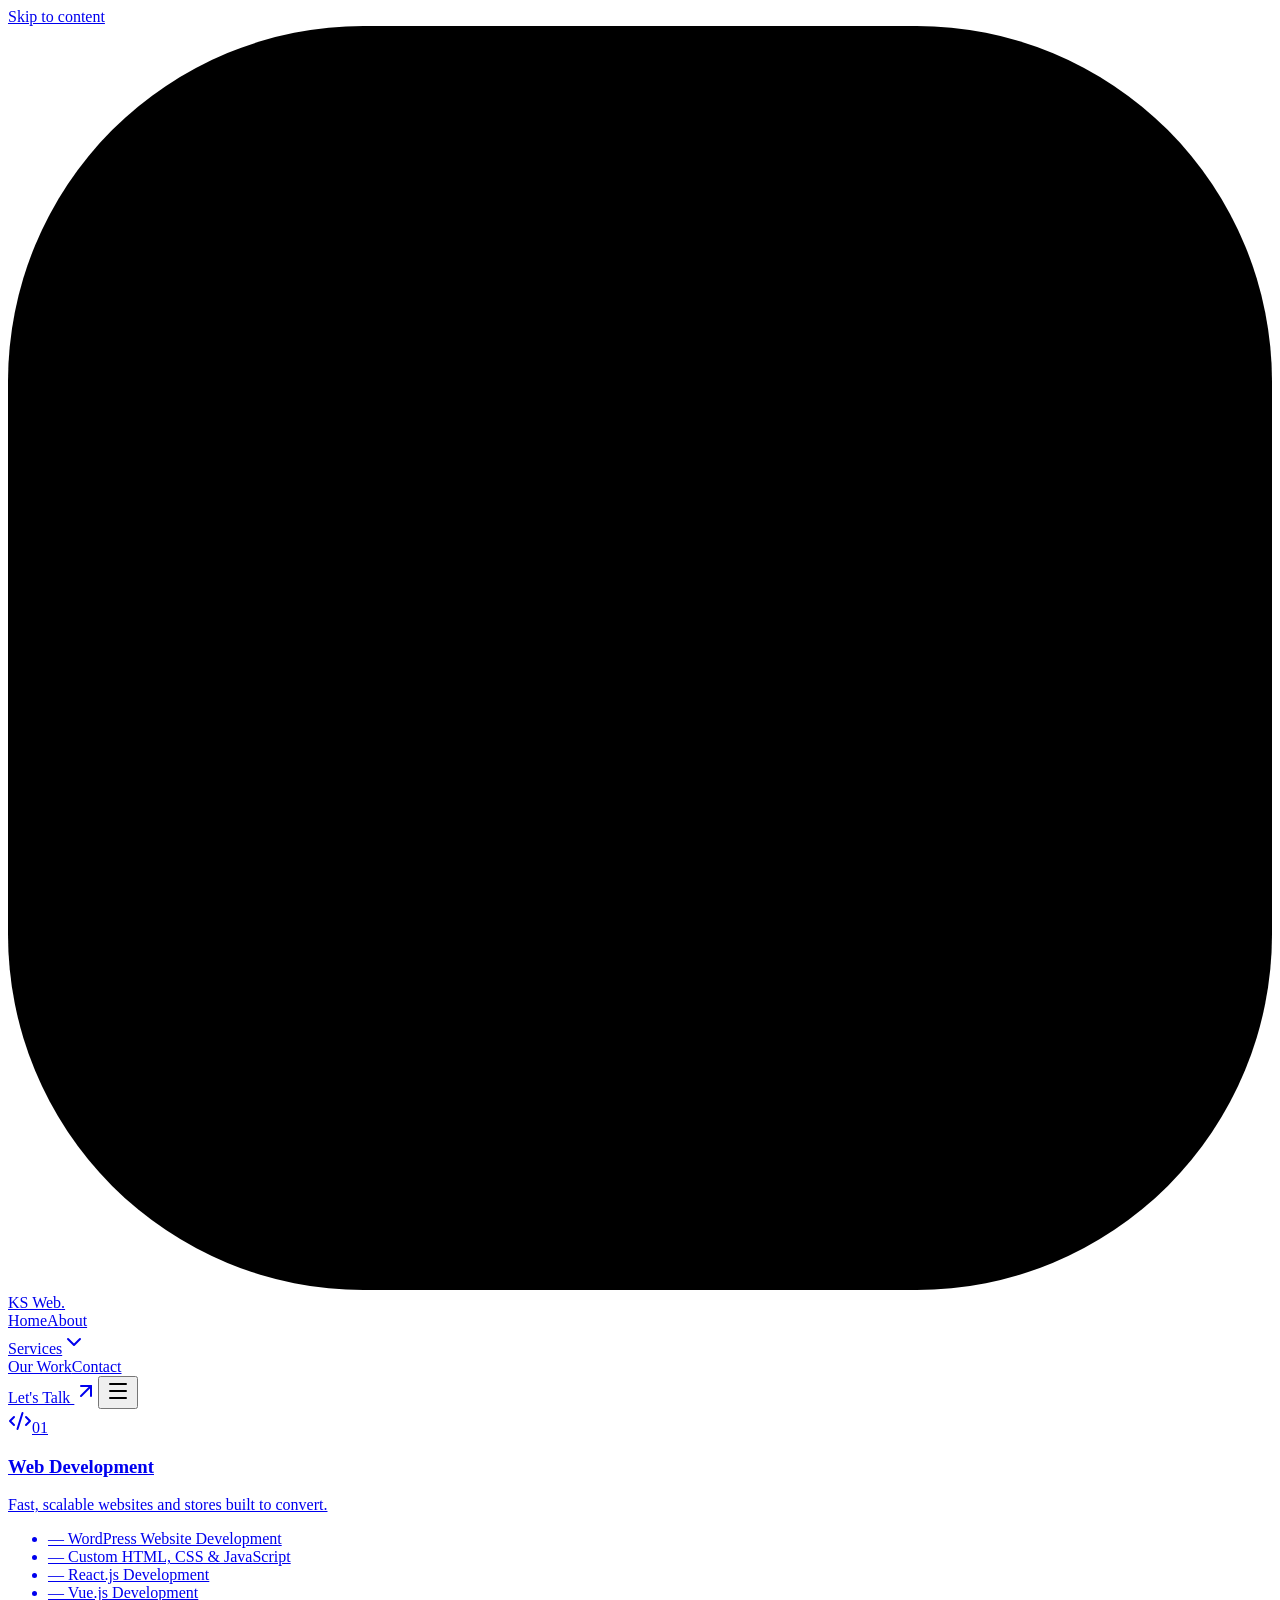
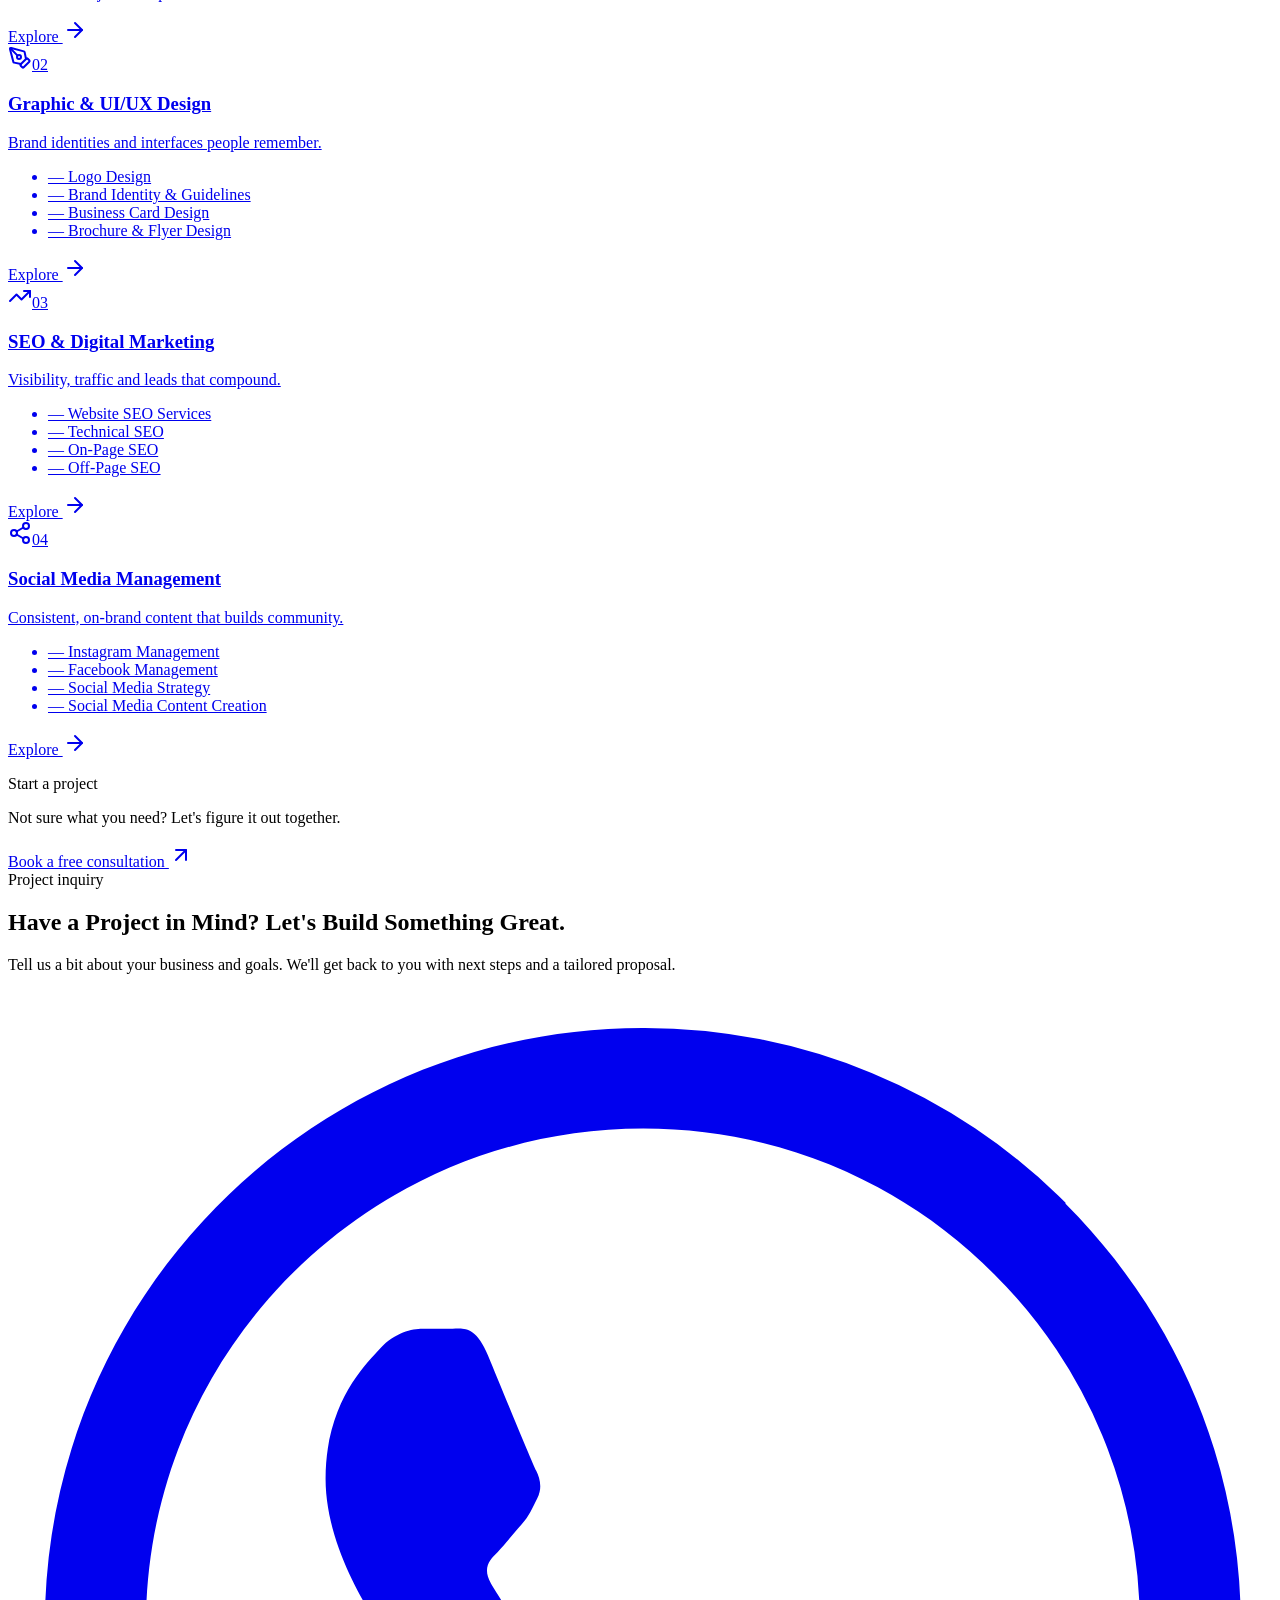
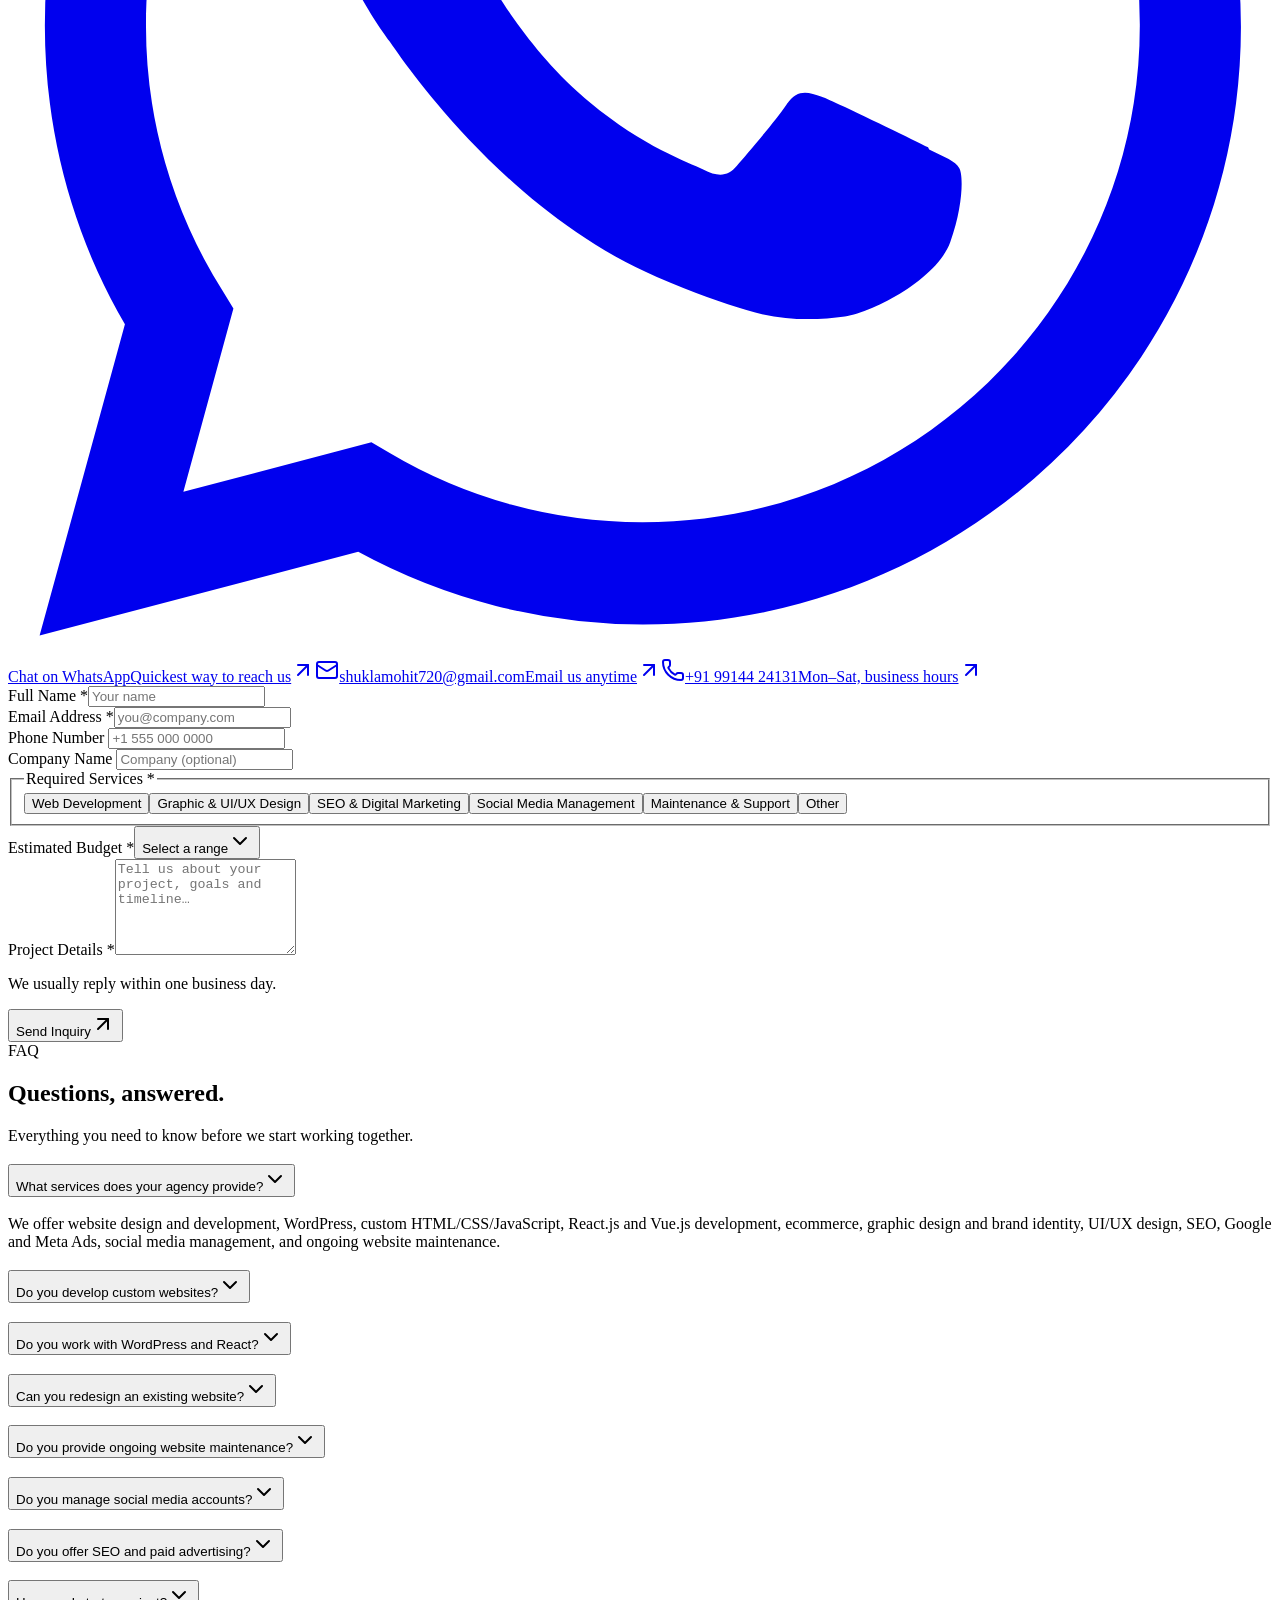
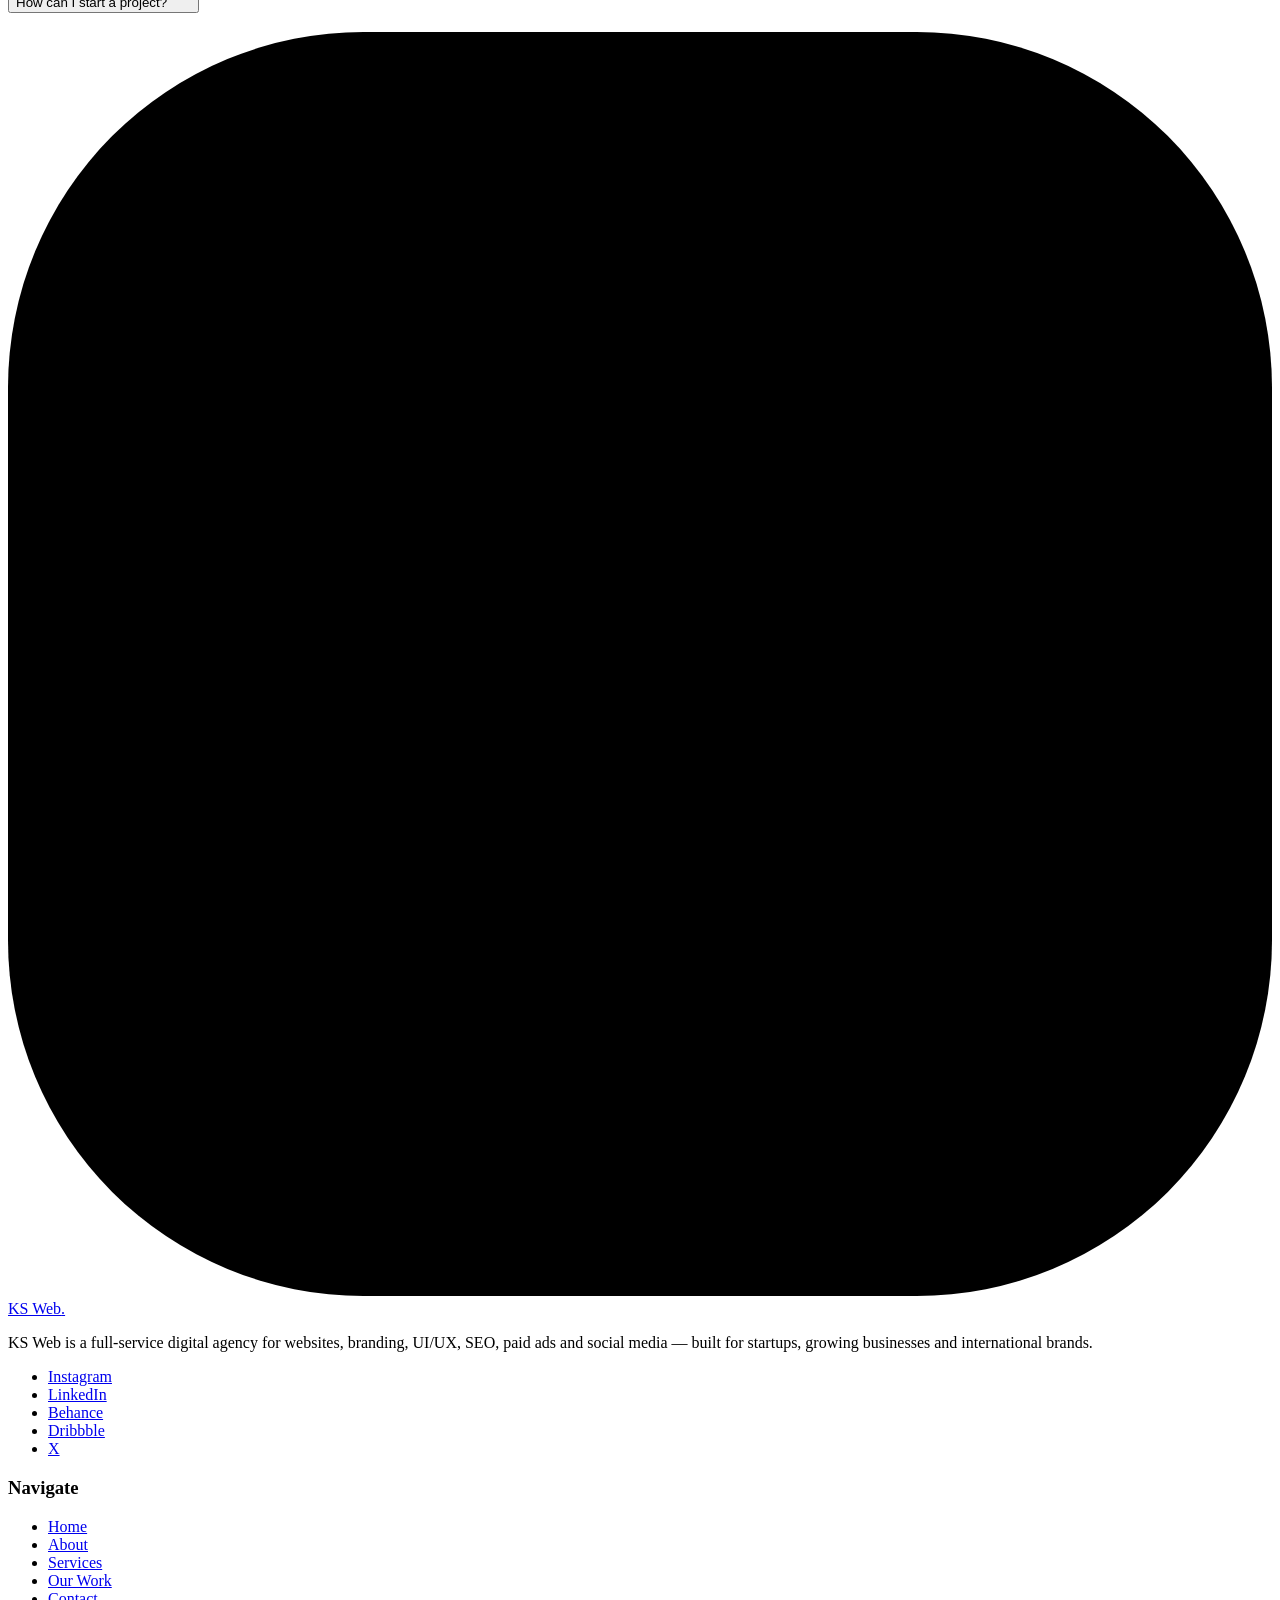
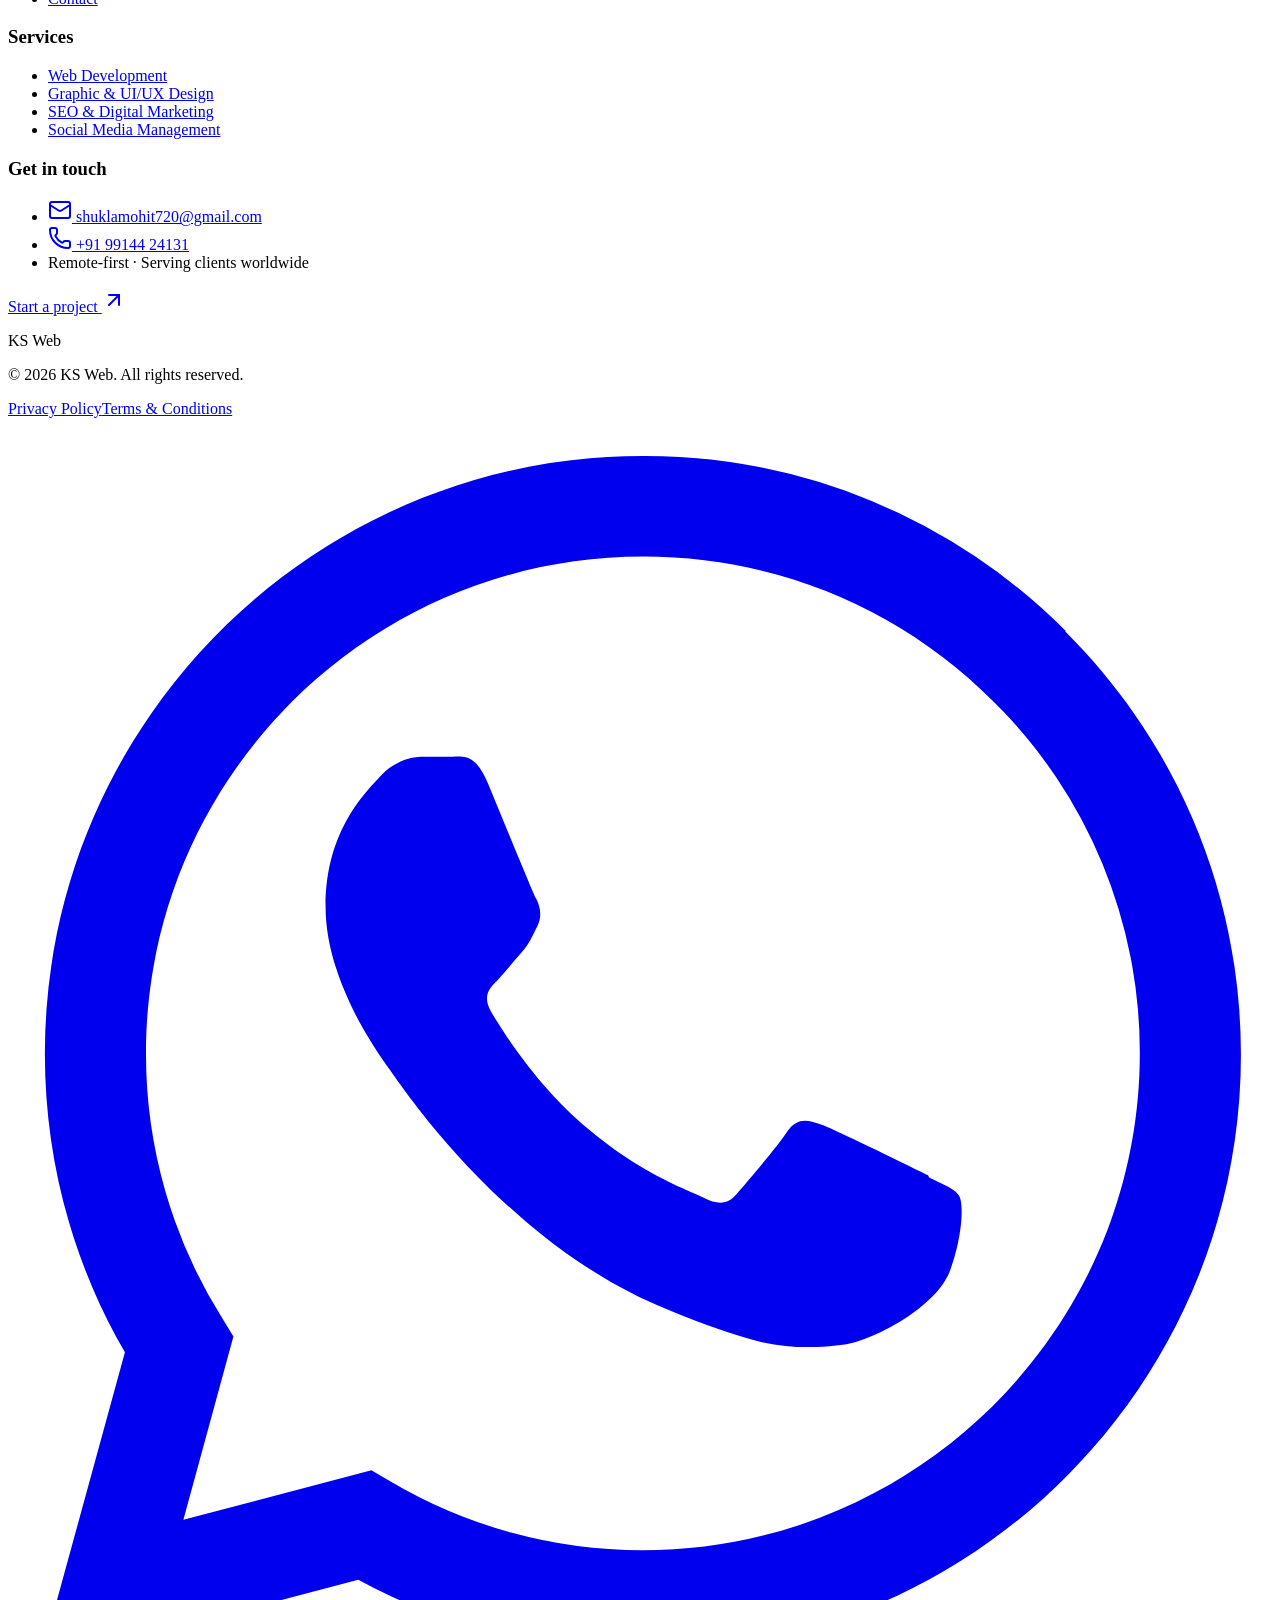
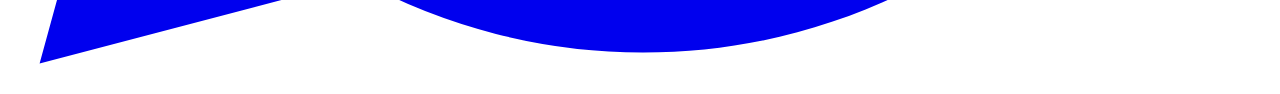
==== contact.html @ 8542e130 "Add files via upload pages" ====
<!DOCTYPE html>
<html lang="en"><head><meta charset="utf-8"/><meta content="width=device-width, initial-scale=1" name="viewport"/><link href="https://fonts.googleapis.com/css2?family=Sora:wght@400;500;600;700;800&amp;family=Plus+Jakarta+Sans:wght@400;500;600;700&amp;family=JetBrains+Mono:wght@400;500&amp;display=swap" rel="stylesheet"/><link href="css/style.css" rel="stylesheet"/><title>Contact Us — Start a Project | KS Web</title><meta content="#111111" name="theme-color"/><meta content="KS Web" name="author"/><meta content="KS Web" property="og:site_name"/><meta content="Tell us about your website, branding or marketing project. Reach us through the inquiry form, WhatsApp or email." name="description"/><meta content="Contact Us — Start a Project | KS Web" property="og:title"/><meta content="Tell us about your website, branding or marketing project. Reach us through the inquiry form, WhatsApp or email." property="og:description"/><meta content="website" property="og:type"/><meta content="summary_large_image" name="twitter:card"/><meta content="Contact Us — Start a Project | KS Web" name="twitter:title"/><meta content="Tell us about your website, branding or marketing project. Reach us through the inquiry form, WhatsApp or email." name="twitter:description"/><link href="https://fonts.googleapis.com" rel="preconnect"/><link crossorigin="anonymous" href="https://fonts.gstatic.com" rel="preconnect"/><link href="images/favicon.png" rel="icon" type="image/png"/><link href="css/extra.css" rel="stylesheet"/><noscript><style>.opacity-0{opacity:1!important}.translate-y-6{transform:none!important}</style></noscript></head><body><a class="sr-only focus:not-sr-only focus:fixed focus:left-4 focus:top-4 focus:z-[60] focus:rounded-full focus:bg-primary focus:px-4 focus:py-2 focus:text-primary-foreground" href="#main">Skip to content</a><header class="sticky top-0 z-50 transition-all duration-300 border-b border-transparent bg-background/0"><div class="container-x flex h-20 items-center justify-between gap-6"><a aria-label="KS Web — home" class="flex items-center gap-2.5" href="index.html"><svg aria-hidden="true" class="size-8" viewbox="0 0 32 32"><rect class="fill-primary" height="32" rx="9" width="32"></rect><text class="fill-primary-foreground" style="font:800 13px Sora, sans-serif;letter-spacing:-0.5px" text-anchor="middle" x="16" y="21.5">KS</text></svg><span class="font-display text-xl font-bold tracking-tight text-foreground">KS Web<span class="text-primary">.</span></span></a><nav aria-label="Primary" class="hidden items-center gap-1 lg:flex"><a class="relative rounded-full px-4 py-2 text-sm font-medium text-muted-foreground transition-colors hover:text-foreground data-[status=active]:text-foreground" href="index.html">Home</a><a class="relative rounded-full px-4 py-2 text-sm font-medium text-muted-foreground transition-colors hover:text-foreground data-[status=active]:text-foreground" href="about.html">About</a><div class="relative"><a aria-expanded="false" aria-haspopup="true" class="relative rounded-full px-4 py-2 text-sm font-medium text-muted-foreground transition-colors hover:text-foreground data-[status=active]:text-foreground inline-flex items-center gap-1" href="services.html">Services<svg aria-hidden="true" class="lucide lucide-chevron-down size-3.5 transition-transform" fill="none" height="24" stroke="currentColor" stroke-linecap="round" stroke-linejoin="round" stroke-width="2" viewbox="0 0 24 24" width="24" xmlns="http://www.w3.org/2000/svg"><path d="m6 9 6 6 6-6"></path></svg></a></div><a class="relative rounded-full px-4 py-2 text-sm font-medium text-muted-foreground transition-colors hover:text-foreground data-[status=active]:text-foreground" href="work.html">Our Work</a><a aria-current="page" class="relative rounded-full px-4 py-2 text-sm font-medium text-muted-foreground transition-colors hover:text-foreground data-[status=active]:text-foreground active" data-status="active" href="contact.html">Contact</a></nav><div class="flex items-center gap-3"><a aria-current="page" class="items-center justify-center gap-2 whitespace-nowrap text-sm cursor-pointer focus-visible:outline-none focus-visible:ring-1 focus-visible:ring-ring disabled:pointer-events-none disabled:opacity-50 disabled:cursor-not-allowed [&amp;_svg]:pointer-events-none [&amp;_svg]:size-4 [&amp;_svg]:shrink-0 rounded-full bg-primary font-semibold text-primary-foreground hover:glow-primary hover:-translate-y-0.5 transition-all duration-300 py-2 hidden h-11 px-6 sm:inline-flex active" data-status="active" href="contact.html">Let's Talk <svg aria-hidden="true" class="lucide lucide-arrow-up-right" fill="none" height="24" stroke="currentColor" stroke-linecap="round" stroke-linejoin="round" stroke-width="2" viewbox="0 0 24 24" width="24" xmlns="http://www.w3.org/2000/svg"><path d="M7 7h10v10"></path><path d="M7 17 17 7"></path></svg></a><button aria-expanded="false" aria-haspopup="dialog" aria-label="Open menu" class="grid size-11 place-items-center rounded-full border border-border text-foreground lg:hidden" data-state="closed" type="button"><svg aria-hidden="true" class="lucide lucide-menu size-5" fill="none" height="24" stroke="currentColor" stroke-linecap="round" stroke-linejoin="round" stroke-width="2" viewbox="0 0 24 24" width="24" xmlns="http://www.w3.org/2000/svg"><path d="M4 5h16"></path><path d="M4 12h16"></path><path d="M4 19h16"></path></svg></button></div></div><div class="absolute inset-x-0 top-full hidden origin-top border-b border-border bg-background shadow-card transition-all duration-300 lg:block invisible -translate-y-2 opacity-0"><div class="container-x grid grid-cols-5 gap-4 py-8"><a class="group rounded-2xl border border-border bg-card p-5 transition-colors hover:border-primary/50" href="services-web-development.html"><div class="flex items-center justify-between"><span class="grid size-10 place-items-center rounded-xl bg-surface-raised text-primary"><svg aria-hidden="true" class="lucide lucide-code-xml size-5" fill="none" height="24" stroke="currentColor" stroke-linecap="round" stroke-linejoin="round" stroke-width="2" viewbox="0 0 24 24" width="24" xmlns="http://www.w3.org/2000/svg"><path d="m18 16 4-4-4-4"></path><path d="m6 8-4 4 4 4"></path><path d="m14.5 4-5 16"></path></svg></span><span class="font-mono text-xs text-muted-foreground">01</span></div><h3 class="mt-5 text-base font-semibold text-foreground">Web Development</h3><p class="mt-1.5 text-sm leading-relaxed text-muted-foreground">Fast, scalable websites and stores built to convert.</p><ul class="mt-4 space-y-1.5 text-sm text-muted-foreground"><li class="truncate">— WordPress Website Development</li><li class="truncate">— Custom HTML, CSS &amp; JavaScript</li><li class="truncate">— React.js Development</li><li class="truncate">— Vue.js Development</li></ul><span class="mt-4 inline-flex items-center gap-1.5 text-sm font-semibold text-primary">Explore <svg aria-hidden="true" class="lucide lucide-arrow-right size-4 transition-transform group-hover:translate-x-1" fill="none" height="24" stroke="currentColor" stroke-linecap="round" stroke-linejoin="round" stroke-width="2" viewbox="0 0 24 24" width="24" xmlns="http://www.w3.org/2000/svg"><path d="M5 12h14"></path><path d="m12 5 7 7-7 7"></path></svg></span></a><a class="group rounded-2xl border border-border bg-card p-5 transition-colors hover:border-primary/50" href="services-design.html"><div class="flex items-center justify-between"><span class="grid size-10 place-items-center rounded-xl bg-surface-raised text-primary"><svg aria-hidden="true" class="lucide lucide-pen-tool size-5" fill="none" height="24" stroke="currentColor" stroke-linecap="round" stroke-linejoin="round" stroke-width="2" viewbox="0 0 24 24" width="24" xmlns="http://www.w3.org/2000/svg"><path d="M15.707 21.293a1 1 0 0 1-1.414 0l-1.586-1.586a1 1 0 0 1 0-1.414l5.586-5.586a1 1 0 0 1 1.414 0l1.586 1.586a1 1 0 0 1 0 1.414z"></path><path d="m18 13-1.375-6.874a1 1 0 0 0-.746-.776L3.235 2.028a1 1 0 0 0-1.207 1.207L5.35 15.879a1 1 0 0 0 .776.746L13 18"></path><path d="m2.3 2.3 7.286 7.286"></path><circle cx="11" cy="11" r="2"></circle></svg></span><span class="font-mono text-xs text-muted-foreground">02</span></div><h3 class="mt-5 text-base font-semibold text-foreground">Graphic &amp; UI/UX Design</h3><p class="mt-1.5 text-sm leading-relaxed text-muted-foreground">Brand identities and interfaces people remember.</p><ul class="mt-4 space-y-1.5 text-sm text-muted-foreground"><li class="truncate">— Logo Design</li><li class="truncate">— Brand Identity &amp; Guidelines</li><li class="truncate">— Business Card Design</li><li class="truncate">— Brochure &amp; Flyer Design</li></ul><span class="mt-4 inline-flex items-center gap-1.5 text-sm font-semibold text-primary">Explore <svg aria-hidden="true" class="lucide lucide-arrow-right size-4 transition-transform group-hover:translate-x-1" fill="none" height="24" stroke="currentColor" stroke-linecap="round" stroke-linejoin="round" stroke-width="2" viewbox="0 0 24 24" width="24" xmlns="http://www.w3.org/2000/svg"><path d="M5 12h14"></path><path d="m12 5 7 7-7 7"></path></svg></span></a><a class="group rounded-2xl border border-border bg-card p-5 transition-colors hover:border-primary/50" href="services-seo-digital-marketing.html"><div class="flex items-center justify-between"><span class="grid size-10 place-items-center rounded-xl bg-surface-raised text-primary"><svg aria-hidden="true" class="lucide lucide-trending-up size-5" fill="none" height="24" stroke="currentColor" stroke-linecap="round" stroke-linejoin="round" stroke-width="2" viewbox="0 0 24 24" width="24" xmlns="http://www.w3.org/2000/svg"><path d="M16 7h6v6"></path><path d="m22 7-8.5 8.5-5-5L2 17"></path></svg></span><span class="font-mono text-xs text-muted-foreground">03</span></div><h3 class="mt-5 text-base font-semibold text-foreground">SEO &amp; Digital Marketing</h3><p class="mt-1.5 text-sm leading-relaxed text-muted-foreground">Visibility, traffic and leads that compound.</p><ul class="mt-4 space-y-1.5 text-sm text-muted-foreground"><li class="truncate">— Website SEO Services</li><li class="truncate">— Technical SEO</li><li class="truncate">— On-Page SEO</li><li class="truncate">— Off-Page SEO</li></ul><span class="mt-4 inline-flex items-center gap-1.5 text-sm font-semibold text-primary">Explore <svg aria-hidden="true" class="lucide lucide-arrow-right size-4 transition-transform group-hover:translate-x-1" fill="none" height="24" stroke="currentColor" stroke-linecap="round" stroke-linejoin="round" stroke-width="2" viewbox="0 0 24 24" width="24" xmlns="http://www.w3.org/2000/svg"><path d="M5 12h14"></path><path d="m12 5 7 7-7 7"></path></svg></span></a><a class="group rounded-2xl border border-border bg-card p-5 transition-colors hover:border-primary/50" href="services-social-media.html"><div class="flex items-center justify-between"><span class="grid size-10 place-items-center rounded-xl bg-surface-raised text-primary"><svg aria-hidden="true" class="lucide lucide-share2 lucide-share-2 size-5" fill="none" height="24" stroke="currentColor" stroke-linecap="round" stroke-linejoin="round" stroke-width="2" viewbox="0 0 24 24" width="24" xmlns="http://www.w3.org/2000/svg"><circle cx="18" cy="5" r="3"></circle><circle cx="6" cy="12" r="3"></circle><circle cx="18" cy="19" r="3"></circle><line x1="8.59" x2="15.42" y1="13.51" y2="17.49"></line><line x1="15.41" x2="8.59" y1="6.51" y2="10.49"></line></svg></span><span class="font-mono text-xs text-muted-foreground">04</span></div><h3 class="mt-5 text-base font-semibold text-foreground">Social Media Management</h3><p class="mt-1.5 text-sm leading-relaxed text-muted-foreground">Consistent, on-brand content that builds community.</p><ul class="mt-4 space-y-1.5 text-sm text-muted-foreground"><li class="truncate">— Instagram Management</li><li class="truncate">— Facebook Management</li><li class="truncate">— Social Media Strategy</li><li class="truncate">— Social Media Content Creation</li></ul><span class="mt-4 inline-flex items-center gap-1.5 text-sm font-semibold text-primary">Explore <svg aria-hidden="true" class="lucide lucide-arrow-right size-4 transition-transform group-hover:translate-x-1" fill="none" height="24" stroke="currentColor" stroke-linecap="round" stroke-linejoin="round" stroke-width="2" viewbox="0 0 24 24" width="24" xmlns="http://www.w3.org/2000/svg"><path d="M5 12h14"></path><path d="m12 5 7 7-7 7"></path></svg></span></a><div class="flex flex-col justify-between rounded-2xl bg-primary p-6 text-primary-foreground"><div><p class="font-mono text-xs uppercase tracking-widest opacity-70">Start a project</p><p class="mt-3 font-display text-xl font-bold leading-snug">Not sure what you need? Let's figure it out together.</p></div><a aria-current="page" class="mt-6 inline-flex items-center gap-2 text-sm font-semibold underline-offset-4 hover:underline active" data-status="active" href="contact.html">Book a free consultation <svg aria-hidden="true" class="lucide lucide-arrow-up-right size-4" fill="none" height="24" stroke="currentColor" stroke-linecap="round" stroke-linejoin="round" stroke-width="2" viewbox="0 0 24 24" width="24" xmlns="http://www.w3.org/2000/svg"><path d="M7 7h10v10"></path><path d="M7 17 17 7"></path></svg></a></div></div></div></header><main id="main"><div class="pt-4"><section class="section-y" id="inquiry"><div class="container-x grid grid-cols-1 gap-10 md:gap-12 lg:grid-cols-[minmax(0,1fr)_minmax(0,1.35fr)] lg:gap-20"><div class="min-w-0"><span class="eyebrow">Project inquiry</span><h1 class="mt-5 text-[2rem] font-bold leading-[1.06] sm:text-4xl md:text-5xl lg:text-6xl">Have a Project in Mind? <span class="text-accent-mark">Let's Build Something Great.</span></h1><p class="mt-6 text-base leading-relaxed sm:text-lg text-muted-foreground">Tell us a bit about your business and goals. We'll get back to you with next steps and a tailored proposal.</p><div class="mt-8 space-y-3 sm:mt-10 sm:space-y-4"><a class="card-premium flex min-w-0 items-center gap-3 p-4 sm:gap-4 sm:p-5" href="https://wa.me/919914424131?text=Hi!%20I'd%20like%20to%20discuss%20a%20project." rel="noopener noreferrer" target="_blank"><span class="grid size-11 shrink-0 place-items-center rounded-xl sm:size-12 bg-primary text-primary-foreground"><svg aria-hidden="true" class="size-6" fill="currentColor" viewbox="0 0 24 24"><path d="M17.47 14.38c-.3-.15-1.75-.86-2.02-.96-.27-.1-.47-.15-.67.15-.2.3-.77.96-.94 1.16-.17.2-.35.22-.64.07-.3-.15-1.25-.46-2.38-1.47-.88-.79-1.47-1.76-1.65-2.06-.17-.3-.02-.46.13-.6.13-.14.3-.35.45-.52.15-.17.2-.3.3-.5.1-.2.05-.37-.02-.52-.08-.15-.67-1.6-.92-2.2-.24-.58-.49-.5-.67-.5h-.57c-.2 0-.52.07-.8.37-.27.3-1.04 1.02-1.04 2.48s1.07 2.88 1.21 3.08c.15.2 2.1 3.2 5.08 4.48.71.31 1.26.49 1.7.63.71.22 1.36.19 1.87.12.57-.09 1.75-.72 2-1.41.25-.69.25-1.29.17-1.41-.07-.13-.27-.2-.57-.35M12.05 21.5h-.01a9.4 9.4 0 0 1-4.8-1.32l-.34-.2-3.57.94.95-3.48-.22-.36a9.4 9.4 0 0 1-1.44-5.02c0-5.2 4.23-9.43 9.44-9.43 2.52 0 4.89.98 6.67 2.77a9.37 9.37 0 0 1 2.76 6.67c0 5.2-4.24 9.43-9.44 9.43m8.03-17.46A11.27 11.27 0 0 0 12.05.72C5.8.72.7 5.8.7 12.07c0 2 .52 3.95 1.52 5.67L.6 23.65l6.05-1.59a11.33 11.33 0 0 0 5.4 1.38h.01c6.26 0 11.35-5.09 11.35-11.35 0-3.03-1.18-5.88-3.33-8.03"></path></svg></span><span class="min-w-0 flex-1"><span class="block font-semibold">Chat on WhatsApp</span><span class="block text-sm text-muted-foreground">Quickest way to reach us</span></span><svg aria-hidden="true" class="lucide lucide-arrow-up-right size-5 shrink-0 text-muted-foreground" fill="none" height="24" stroke="currentColor" stroke-linecap="round" stroke-linejoin="round" stroke-width="2" viewbox="0 0 24 24" width="24" xmlns="http://www.w3.org/2000/svg"><path d="M7 7h10v10"></path><path d="M7 17 17 7"></path></svg></a><a class="card-premium flex min-w-0 items-center gap-3 p-4 sm:gap-4 sm:p-5" href="mailto:shuklamohit720@gmail.com"><span class="grid size-11 shrink-0 place-items-center rounded-xl sm:size-12 bg-surface-raised text-primary"><svg aria-hidden="true" class="lucide lucide-mail size-5" fill="none" height="24" stroke="currentColor" stroke-linecap="round" stroke-linejoin="round" stroke-width="2" viewbox="0 0 24 24" width="24" xmlns="http://www.w3.org/2000/svg"><path d="m22 7-8.991 5.727a2 2 0 0 1-2.009 0L2 7"></path><rect height="16" rx="2" width="20" x="2" y="4"></rect></svg></span><span class="min-w-0 flex-1"><span class="block break-all text-[15px] font-semibold sm:text-base">shuklamohit720@gmail.com</span><span class="block text-sm text-muted-foreground">Email us anytime</span></span><svg aria-hidden="true" class="lucide lucide-arrow-up-right size-5 shrink-0 text-muted-foreground" fill="none" height="24" stroke="currentColor" stroke-linecap="round" stroke-linejoin="round" stroke-width="2" viewbox="0 0 24 24" width="24" xmlns="http://www.w3.org/2000/svg"><path d="M7 7h10v10"></path><path d="M7 17 17 7"></path></svg></a><a class="card-premium flex min-w-0 items-center gap-3 p-4 sm:gap-4 sm:p-5" href="tel:+919914424131"><span class="grid size-11 shrink-0 place-items-center rounded-xl sm:size-12 bg-surface-raised text-primary"><svg aria-hidden="true" class="lucide lucide-phone size-5" fill="none" height="24" stroke="currentColor" stroke-linecap="round" stroke-linejoin="round" stroke-width="2" viewbox="0 0 24 24" width="24" xmlns="http://www.w3.org/2000/svg"><path d="M13.832 16.568a1 1 0 0 0 1.213-.303l.355-.465A2 2 0 0 1 17 15h3a2 2 0 0 1 2 2v3a2 2 0 0 1-2 2A18 18 0 0 1 2 4a2 2 0 0 1 2-2h3a2 2 0 0 1 2 2v3a2 2 0 0 1-.8 1.6l-.468.351a1 1 0 0 0-.292 1.233 14 14 0 0 0 6.392 6.384"></path></svg></span><span class="min-w-0 flex-1"><span class="block font-semibold">+91 99144 24131</span><span class="block text-sm text-muted-foreground">Mon–Sat, business hours</span></span><svg aria-hidden="true" class="lucide lucide-arrow-up-right size-5 shrink-0 text-muted-foreground" fill="none" height="24" stroke="currentColor" stroke-linecap="round" stroke-linejoin="round" stroke-width="2" viewbox="0 0 24 24" width="24" xmlns="http://www.w3.org/2000/svg"><path d="M7 7h10v10"></path><path d="M7 17 17 7"></path></svg></a></div></div><div class="min-w-0 rounded-3xl border border-border bg-card p-5 sm:p-6 md:rounded-[2rem] md:p-10"><form class="grid grid-cols-1 gap-5 sm:gap-6 md:grid-cols-2" novalidate=""><div class="flex min-w-0 flex-col gap-2"><label class="peer-disabled:cursor-not-allowed peer-disabled:opacity-70 text-sm font-medium text-foreground" for="fullName">Full Name <span class="text-primary">*</span></label><input autocomplete="name" class="flex w-full border py-1 shadow-sm transition-colors file:border-0 file:bg-transparent file:text-sm file:font-medium file:text-foreground focus-visible:outline-none focus-visible:ring-ring disabled:cursor-not-allowed disabled:opacity-50 md:text-sm h-13 rounded-xl border-border bg-background px-4 text-base text-foreground placeholder:text-muted-foreground/60 focus-visible:border-primary focus-visible:ring-0" id="fullName" name="fullName" placeholder="Your name"/></div><div class="flex min-w-0 flex-col gap-2"><label class="peer-disabled:cursor-not-allowed peer-disabled:opacity-70 text-sm font-medium text-foreground" for="email">Email Address <span class="text-primary">*</span></label><input autocomplete="email" class="flex w-full border py-1 shadow-sm transition-colors file:border-0 file:bg-transparent file:text-sm file:font-medium file:text-foreground focus-visible:outline-none focus-visible:ring-ring disabled:cursor-not-allowed disabled:opacity-50 md:text-sm h-13 rounded-xl border-border bg-background px-4 text-base text-foreground placeholder:text-muted-foreground/60 focus-visible:border-primary focus-visible:ring-0" id="email" name="email" placeholder="you@company.com" type="email"/></div><div class="flex min-w-0 flex-col gap-2"><label class="peer-disabled:cursor-not-allowed peer-disabled:opacity-70 text-sm font-medium text-foreground" for="phone">Phone Number </label><input autocomplete="tel" class="flex w-full border py-1 shadow-sm transition-colors file:border-0 file:bg-transparent file:text-sm file:font-medium file:text-foreground focus-visible:outline-none focus-visible:ring-ring disabled:cursor-not-allowed disabled:opacity-50 md:text-sm h-13 rounded-xl border-border bg-background px-4 text-base text-foreground placeholder:text-muted-foreground/60 focus-visible:border-primary focus-visible:ring-0" id="phone" name="phone" placeholder="+1 555 000 0000" type="tel"/></div><div class="flex min-w-0 flex-col gap-2"><label class="peer-disabled:cursor-not-allowed peer-disabled:opacity-70 text-sm font-medium text-foreground" for="company">Company Name </label><input autocomplete="organization" class="flex w-full border py-1 shadow-sm transition-colors file:border-0 file:bg-transparent file:text-sm file:font-medium file:text-foreground focus-visible:outline-none focus-visible:ring-ring disabled:cursor-not-allowed disabled:opacity-50 md:text-sm h-13 rounded-xl border-border bg-background px-4 text-base text-foreground placeholder:text-muted-foreground/60 focus-visible:border-primary focus-visible:ring-0" id="company" name="company" placeholder="Company (optional)"/></div><fieldset class="md:col-span-2"><legend class="mb-3 text-sm font-medium text-foreground">Required Services <span class="text-primary">*</span></legend><div class="flex flex-wrap gap-2"><button aria-pressed="false" class="inline-flex items-center gap-2 rounded-full border px-3.5 py-2 text-[13px] font-medium sm:px-4 sm:py-2.5 sm:text-sm transition-colors border-border text-muted-foreground hover:border-border-strong hover:text-foreground" type="button">Web Development</button><button aria-pressed="false" class="inline-flex items-center gap-2 rounded-full border px-3.5 py-2 text-[13px] font-medium sm:px-4 sm:py-2.5 sm:text-sm transition-colors border-border text-muted-foreground hover:border-border-strong hover:text-foreground" type="button">Graphic &amp; UI/UX Design</button><button aria-pressed="false" class="inline-flex items-center gap-2 rounded-full border px-3.5 py-2 text-[13px] font-medium sm:px-4 sm:py-2.5 sm:text-sm transition-colors border-border text-muted-foreground hover:border-border-strong hover:text-foreground" type="button">SEO &amp; Digital Marketing</button><button aria-pressed="false" class="inline-flex items-center gap-2 rounded-full border px-3.5 py-2 text-[13px] font-medium sm:px-4 sm:py-2.5 sm:text-sm transition-colors border-border text-muted-foreground hover:border-border-strong hover:text-foreground" type="button">Social Media Management</button><button aria-pressed="false" class="inline-flex items-center gap-2 rounded-full border px-3.5 py-2 text-[13px] font-medium sm:px-4 sm:py-2.5 sm:text-sm transition-colors border-border text-muted-foreground hover:border-border-strong hover:text-foreground" type="button">Maintenance &amp; Support</button><button aria-pressed="false" class="inline-flex items-center gap-2 rounded-full border px-3.5 py-2 text-[13px] font-medium sm:px-4 sm:py-2.5 sm:text-sm transition-colors border-border text-muted-foreground hover:border-border-strong hover:text-foreground" type="button">Other</button></div></fieldset><div class="flex min-w-0 flex-col gap-2 md:col-span-2"><label class="peer-disabled:cursor-not-allowed peer-disabled:opacity-70 text-sm font-medium text-foreground" for="budget">Estimated Budget <span class="text-primary">*</span></label><button aria-autocomplete="none" aria-expanded="false" class="flex items-center justify-between whitespace-nowrap border py-2 shadow-sm ring-offset-background cursor-pointer data-[placeholder]:text-muted-foreground focus:outline-none focus:ring-1 focus:ring-ring disabled:cursor-not-allowed disabled:opacity-50 [&amp;&gt;span]:line-clamp-1 h-13 rounded-xl border-border bg-background px-4 text-base text-foreground placeholder:text-muted-foreground/60 focus-visible:border-primary focus-visible:ring-0 w-full" data-placeholder="" data-state="closed" dir="ltr" id="budget" role="combobox" type="button"><span style="pointer-events:none">Select a range</span><svg aria-hidden="true" class="lucide lucide-chevron-down h-4 w-4 opacity-50" fill="none" height="24" stroke="currentColor" stroke-linecap="round" stroke-linejoin="round" stroke-width="2" viewbox="0 0 24 24" width="24" xmlns="http://www.w3.org/2000/svg"><path d="m6 9 6 6 6-6"></path></svg></button><select aria-hidden="true" style="position:absolute;border:0;width:1px;height:1px;padding:0;margin:-1px;overflow:hidden;clip:rect(0, 0, 0, 0);white-space:nowrap;word-wrap:normal" tabindex="-1"><option selected="" value=""></option></select></div><div class="flex min-w-0 flex-col gap-2 md:col-span-2"><label class="peer-disabled:cursor-not-allowed peer-disabled:opacity-70 text-sm font-medium text-foreground" for="details">Project Details <span class="text-primary">*</span></label><textarea class="flex w-full border shadow-sm focus-visible:outline-none focus-visible:ring-ring disabled:cursor-not-allowed disabled:opacity-50 md:text-sm rounded-xl border-border bg-background px-4 text-base text-foreground placeholder:text-muted-foreground/60 focus-visible:border-primary focus-visible:ring-0 h-auto min-h-36 py-3" id="details" name="details" placeholder="Tell us about your project, goals and timeline…" rows="6"></textarea></div><div class="flex flex-col gap-4 md:col-span-2 md:flex-row md:items-center md:justify-between"><p class="text-sm text-muted-foreground">We usually reply within one business day.</p><button class="inline-flex items-center justify-center gap-2 whitespace-nowrap cursor-pointer focus-visible:outline-none focus-visible:ring-1 focus-visible:ring-ring disabled:pointer-events-none disabled:opacity-50 disabled:cursor-not-allowed [&amp;_svg]:pointer-events-none [&amp;_svg]:shrink-0 rounded-full bg-primary font-semibold text-primary-foreground hover:glow-primary hover:-translate-y-0.5 transition-all duration-300 h-14 px-8 text-base [&amp;_svg]:size-5 w-full md:w-auto" type="submit">Send Inquiry<svg aria-hidden="true" class="lucide lucide-arrow-up-right" fill="none" height="24" stroke="currentColor" stroke-linecap="round" stroke-linejoin="round" stroke-width="2" viewbox="0 0 24 24" width="24" xmlns="http://www.w3.org/2000/svg"><path d="M7 7h10v10"></path><path d="M7 17 17 7"></path></svg></button></div></form></div></div></section></div><section class="section-y border-t border-border bg-surface"><div class="container-x grid gap-12 lg:grid-cols-[1fr_1.4fr]"><div class="lg:sticky lg:top-28 lg:self-start"><div class="flex flex-col gap-6 md:flex-row md:items-end md:justify-between"><div class="max-w-3xl"><span class="eyebrow">FAQ</span><h2 class="mt-5 text-4xl font-bold leading-[1.05] text-foreground md:text-5xl lg:text-6xl">Questions, <span class="text-accent-mark">answered.</span></h2><p class="mt-5 max-w-2xl text-lg leading-relaxed text-muted-foreground">Everything you need to know before we start working together.</p></div></div></div><div class="w-full" data-orientation="vertical"><div class="border-b border-border" data-orientation="vertical" data-state="open"><h3 class="flex" data-orientation="vertical" data-state="open"><button aria-controls="radix-_R_26iqq_" aria-expanded="true" class="flex flex-1 items-center justify-between cursor-pointer transition-all [&amp;[data-state=open]&gt;svg]:rotate-180 py-6 text-left font-display text-lg font-semibold hover:text-primary hover:no-underline md:text-xl" data-orientation="vertical" data-radix-collection-item="" data-state="open" id="radix-_R_6iqq_" type="button">What services does your agency provide?<svg aria-hidden="true" class="lucide lucide-chevron-down h-4 w-4 shrink-0 text-muted-foreground transition-transform duration-200" fill="none" height="24" stroke="currentColor" stroke-linecap="round" stroke-linejoin="round" stroke-width="2" viewbox="0 0 24 24" width="24" xmlns="http://www.w3.org/2000/svg"><path d="m6 9 6 6 6-6"></path></svg></button></h3><div aria-labelledby="radix-_R_6iqq_" class="overflow-hidden text-sm data-[state=closed]:animate-accordion-up data-[state=open]:animate-accordion-down" data-orientation="vertical" data-state="open" id="radix-_R_26iqq_" role="region" style="--radix-accordion-content-height:var(--radix-collapsible-content-height);--radix-accordion-content-width:var(--radix-collapsible-content-width)"><div class="pt-0 pb-6 text-base leading-relaxed text-muted-foreground">We offer website design and development, WordPress, custom HTML/CSS/JavaScript, React.js and Vue.js development, ecommerce, graphic design and brand identity, UI/UX design, SEO, Google and Meta Ads, social media management, and ongoing website maintenance.</div></div></div><div class="border-b border-border" data-orientation="vertical" data-state="closed"><h3 class="flex" data-orientation="vertical" data-state="closed"><button aria-expanded="false" class="flex flex-1 items-center justify-between cursor-pointer transition-all [&amp;[data-state=open]&gt;svg]:rotate-180 py-6 text-left font-display text-lg font-semibold hover:text-primary hover:no-underline md:text-xl" data-orientation="vertical" data-radix-collection-item="" data-state="closed" id="radix-_R_aiqq_" type="button">Do you develop custom websites?<svg aria-hidden="true" class="lucide lucide-chevron-down h-4 w-4 shrink-0 text-muted-foreground transition-transform duration-200" fill="none" height="24" stroke="currentColor" stroke-linecap="round" stroke-linejoin="round" stroke-width="2" viewbox="0 0 24 24" width="24" xmlns="http://www.w3.org/2000/svg"><path d="m6 9 6 6 6-6"></path></svg></button></h3><div aria-labelledby="radix-_R_aiqq_" class="overflow-hidden text-sm data-[state=closed]:animate-accordion-up data-[state=open]:animate-accordion-down" data-orientation="vertical" data-state="closed" hidden="" id="radix-_R_2aiqq_" role="region" style="--radix-accordion-content-height:var(--radix-collapsible-content-height);--radix-accordion-content-width:var(--radix-collapsible-content-width)"></div></div><div class="border-b border-border" data-orientation="vertical" data-state="closed"><h3 class="flex" data-orientation="vertical" data-state="closed"><button aria-expanded="false" class="flex flex-1 items-center justify-between cursor-pointer transition-all [&amp;[data-state=open]&gt;svg]:rotate-180 py-6 text-left font-display text-lg font-semibold hover:text-primary hover:no-underline md:text-xl" data-orientation="vertical" data-radix-collection-item="" data-state="closed" id="radix-_R_eiqq_" type="button">Do you work with WordPress and React?<svg aria-hidden="true" class="lucide lucide-chevron-down h-4 w-4 shrink-0 text-muted-foreground transition-transform duration-200" fill="none" height="24" stroke="currentColor" stroke-linecap="round" stroke-linejoin="round" stroke-width="2" viewbox="0 0 24 24" width="24" xmlns="http://www.w3.org/2000/svg"><path d="m6 9 6 6 6-6"></path></svg></button></h3><div aria-labelledby="radix-_R_eiqq_" class="overflow-hidden text-sm data-[state=closed]:animate-accordion-up data-[state=open]:animate-accordion-down" data-orientation="vertical" data-state="closed" hidden="" id="radix-_R_2eiqq_" role="region" style="--radix-accordion-content-height:var(--radix-collapsible-content-height);--radix-accordion-content-width:var(--radix-collapsible-content-width)"></div></div><div class="border-b border-border" data-orientation="vertical" data-state="closed"><h3 class="flex" data-orientation="vertical" data-state="closed"><button aria-expanded="false" class="flex flex-1 items-center justify-between cursor-pointer transition-all [&amp;[data-state=open]&gt;svg]:rotate-180 py-6 text-left font-display text-lg font-semibold hover:text-primary hover:no-underline md:text-xl" data-orientation="vertical" data-radix-collection-item="" data-state="closed" id="radix-_R_iiqq_" type="button">Can you redesign an existing website?<svg aria-hidden="true" class="lucide lucide-chevron-down h-4 w-4 shrink-0 text-muted-foreground transition-transform duration-200" fill="none" height="24" stroke="currentColor" stroke-linecap="round" stroke-linejoin="round" stroke-width="2" viewbox="0 0 24 24" width="24" xmlns="http://www.w3.org/2000/svg"><path d="m6 9 6 6 6-6"></path></svg></button></h3><div aria-labelledby="radix-_R_iiqq_" class="overflow-hidden text-sm data-[state=closed]:animate-accordion-up data-[state=open]:animate-accordion-down" data-orientation="vertical" data-state="closed" hidden="" id="radix-_R_2iiqq_" role="region" style="--radix-accordion-content-height:var(--radix-collapsible-content-height);--radix-accordion-content-width:var(--radix-collapsible-content-width)"></div></div><div class="border-b border-border" data-orientation="vertical" data-state="closed"><h3 class="flex" data-orientation="vertical" data-state="closed"><button aria-expanded="false" class="flex flex-1 items-center justify-between cursor-pointer transition-all [&amp;[data-state=open]&gt;svg]:rotate-180 py-6 text-left font-display text-lg font-semibold hover:text-primary hover:no-underline md:text-xl" data-orientation="vertical" data-radix-collection-item="" data-state="closed" id="radix-_R_miqq_" type="button">Do you provide ongoing website maintenance?<svg aria-hidden="true" class="lucide lucide-chevron-down h-4 w-4 shrink-0 text-muted-foreground transition-transform duration-200" fill="none" height="24" stroke="currentColor" stroke-linecap="round" stroke-linejoin="round" stroke-width="2" viewbox="0 0 24 24" width="24" xmlns="http://www.w3.org/2000/svg"><path d="m6 9 6 6 6-6"></path></svg></button></h3><div aria-labelledby="radix-_R_miqq_" class="overflow-hidden text-sm data-[state=closed]:animate-accordion-up data-[state=open]:animate-accordion-down" data-orientation="vertical" data-state="closed" hidden="" id="radix-_R_2miqq_" role="region" style="--radix-accordion-content-height:var(--radix-collapsible-content-height);--radix-accordion-content-width:var(--radix-collapsible-content-width)"></div></div><div class="border-b border-border" data-orientation="vertical" data-state="closed"><h3 class="flex" data-orientation="vertical" data-state="closed"><button aria-expanded="false" class="flex flex-1 items-center justify-between cursor-pointer transition-all [&amp;[data-state=open]&gt;svg]:rotate-180 py-6 text-left font-display text-lg font-semibold hover:text-primary hover:no-underline md:text-xl" data-orientation="vertical" data-radix-collection-item="" data-state="closed" id="radix-_R_qiqq_" type="button">Do you manage social media accounts?<svg aria-hidden="true" class="lucide lucide-chevron-down h-4 w-4 shrink-0 text-muted-foreground transition-transform duration-200" fill="none" height="24" stroke="currentColor" stroke-linecap="round" stroke-linejoin="round" stroke-width="2" viewbox="0 0 24 24" width="24" xmlns="http://www.w3.org/2000/svg"><path d="m6 9 6 6 6-6"></path></svg></button></h3><div aria-labelledby="radix-_R_qiqq_" class="overflow-hidden text-sm data-[state=closed]:animate-accordion-up data-[state=open]:animate-accordion-down" data-orientation="vertical" data-state="closed" hidden="" id="radix-_R_2qiqq_" role="region" style="--radix-accordion-content-height:var(--radix-collapsible-content-height);--radix-accordion-content-width:var(--radix-collapsible-content-width)"></div></div><div class="border-b border-border" data-orientation="vertical" data-state="closed"><h3 class="flex" data-orientation="vertical" data-state="closed"><button aria-expanded="false" class="flex flex-1 items-center justify-between cursor-pointer transition-all [&amp;[data-state=open]&gt;svg]:rotate-180 py-6 text-left font-display text-lg font-semibold hover:text-primary hover:no-underline md:text-xl" data-orientation="vertical" data-radix-collection-item="" data-state="closed" id="radix-_R_uiqq_" type="button">Do you offer SEO and paid advertising?<svg aria-hidden="true" class="lucide lucide-chevron-down h-4 w-4 shrink-0 text-muted-foreground transition-transform duration-200" fill="none" height="24" stroke="currentColor" stroke-linecap="round" stroke-linejoin="round" stroke-width="2" viewbox="0 0 24 24" width="24" xmlns="http://www.w3.org/2000/svg"><path d="m6 9 6 6 6-6"></path></svg></button></h3><div aria-labelledby="radix-_R_uiqq_" class="overflow-hidden text-sm data-[state=closed]:animate-accordion-up data-[state=open]:animate-accordion-down" data-orientation="vertical" data-state="closed" hidden="" id="radix-_R_2uiqq_" role="region" style="--radix-accordion-content-height:var(--radix-collapsible-content-height);--radix-accordion-content-width:var(--radix-collapsible-content-width)"></div></div><div class="border-b border-border" data-orientation="vertical" data-state="closed"><h3 class="flex" data-orientation="vertical" data-state="closed"><button aria-expanded="false" class="flex flex-1 items-center justify-between cursor-pointer transition-all [&amp;[data-state=open]&gt;svg]:rotate-180 py-6 text-left font-display text-lg font-semibold hover:text-primary hover:no-underline md:text-xl" data-orientation="vertical" data-radix-collection-item="" data-state="closed" id="radix-_R_12iqq_" type="button">How can I start a project?<svg aria-hidden="true" class="lucide lucide-chevron-down h-4 w-4 shrink-0 text-muted-foreground transition-transform duration-200" fill="none" height="24" stroke="currentColor" stroke-linecap="round" stroke-linejoin="round" stroke-width="2" viewbox="0 0 24 24" width="24" xmlns="http://www.w3.org/2000/svg"><path d="m6 9 6 6 6-6"></path></svg></button></h3><div aria-labelledby="radix-_R_12iqq_" class="overflow-hidden text-sm data-[state=closed]:animate-accordion-up data-[state=open]:animate-accordion-down" data-orientation="vertical" data-state="closed" hidden="" id="radix-_R_32iqq_" role="region" style="--radix-accordion-content-height:var(--radix-collapsible-content-height);--radix-accordion-content-width:var(--radix-collapsible-content-width)"></div></div></div></div></section></main><footer class="relative overflow-hidden border-t border-border bg-surface"><div class="container-x pt-20"><div class="grid gap-12 lg:grid-cols-[1.4fr_1fr_1fr_1.2fr]"><div><a aria-label="KS Web — home" class="flex items-center gap-2.5" href="index.html"><svg aria-hidden="true" class="size-8" viewbox="0 0 32 32"><rect class="fill-primary" height="32" rx="9" width="32"></rect><text class="fill-primary-foreground" style="font:800 13px Sora, sans-serif;letter-spacing:-0.5px" text-anchor="middle" x="16" y="21.5">KS</text></svg><span class="font-display text-xl font-bold tracking-tight text-foreground">KS Web<span class="text-primary">.</span></span></a><p class="mt-5 max-w-sm leading-relaxed text-muted-foreground">KS Web is a full-service digital agency for websites, branding, UI/UX, SEO, paid ads and social media — built for startups, growing businesses and international brands.</p><ul class="mt-6 flex flex-wrap gap-2"><li><a class="inline-flex rounded-full border border-border px-4 py-2 text-sm text-muted-foreground transition-colors hover:border-primary hover:text-primary" href="https://instagram.com/" rel="noopener noreferrer" target="_blank">Instagram</a></li><li><a class="inline-flex rounded-full border border-border px-4 py-2 text-sm text-muted-foreground transition-colors hover:border-primary hover:text-primary" href="https://linkedin.com/" rel="noopener noreferrer" target="_blank">LinkedIn</a></li><li><a class="inline-flex rounded-full border border-border px-4 py-2 text-sm text-muted-foreground transition-colors hover:border-primary hover:text-primary" href="https://behance.net/" rel="noopener noreferrer" target="_blank">Behance</a></li><li><a class="inline-flex rounded-full border border-border px-4 py-2 text-sm text-muted-foreground transition-colors hover:border-primary hover:text-primary" href="https://dribbble.com/" rel="noopener noreferrer" target="_blank">Dribbble</a></li><li><a class="inline-flex rounded-full border border-border px-4 py-2 text-sm text-muted-foreground transition-colors hover:border-primary hover:text-primary" href="https://x.com/" rel="noopener noreferrer" target="_blank">X</a></li></ul></div><div><h3 class="font-mono text-xs uppercase tracking-widest text-muted-foreground">Navigate</h3><ul class="mt-5 space-y-3"><li><a class="text-foreground transition-colors hover:text-primary" href="index.html">Home</a></li><li><a class="text-foreground transition-colors hover:text-primary" href="about.html">About</a></li><li><a class="text-foreground transition-colors hover:text-primary" href="services.html">Services</a></li><li><a class="text-foreground transition-colors hover:text-primary" href="work.html">Our Work</a></li><li><a aria-current="page" class="text-foreground transition-colors hover:text-primary active" data-status="active" href="contact.html">Contact</a></li></ul></div><div><h3 class="font-mono text-xs uppercase tracking-widest text-muted-foreground">Services</h3><ul class="mt-5 space-y-3"><li><a class="text-foreground transition-colors hover:text-primary" href="services-web-development.html">Web Development</a></li><li><a class="text-foreground transition-colors hover:text-primary" href="services-design.html">Graphic &amp; UI/UX Design</a></li><li><a class="text-foreground transition-colors hover:text-primary" href="services-seo-digital-marketing.html">SEO &amp; Digital Marketing</a></li><li><a class="text-foreground transition-colors hover:text-primary" href="services-social-media.html">Social Media Management</a></li></ul></div><div><h3 class="font-mono text-xs uppercase tracking-widest text-muted-foreground">Get in touch</h3><ul class="mt-5 space-y-4"><li><a class="flex items-center gap-3 text-foreground hover:text-primary" href="mailto:shuklamohit720@gmail.com"><svg aria-hidden="true" class="lucide lucide-mail size-4 text-primary" fill="none" height="24" stroke="currentColor" stroke-linecap="round" stroke-linejoin="round" stroke-width="2" viewbox="0 0 24 24" width="24" xmlns="http://www.w3.org/2000/svg"><path d="m22 7-8.991 5.727a2 2 0 0 1-2.009 0L2 7"></path><rect height="16" rx="2" width="20" x="2" y="4"></rect></svg> shuklamohit720@gmail.com</a></li><li><a class="flex items-center gap-3 text-foreground hover:text-primary" href="tel:+919914424131"><svg aria-hidden="true" class="lucide lucide-phone size-4 text-primary" fill="none" height="24" stroke="currentColor" stroke-linecap="round" stroke-linejoin="round" stroke-width="2" viewbox="0 0 24 24" width="24" xmlns="http://www.w3.org/2000/svg"><path d="M13.832 16.568a1 1 0 0 0 1.213-.303l.355-.465A2 2 0 0 1 17 15h3a2 2 0 0 1 2 2v3a2 2 0 0 1-2 2A18 18 0 0 1 2 4a2 2 0 0 1 2-2h3a2 2 0 0 1 2 2v3a2 2 0 0 1-.8 1.6l-.468.351a1 1 0 0 0-.292 1.233 14 14 0 0 0 6.392 6.384"></path></svg> +91 99144 24131</a></li><li class="text-sm text-muted-foreground">Remote-first · Serving clients worldwide</li></ul><a aria-current="page" class="mt-6 inline-flex items-center gap-2 font-semibold text-primary underline-offset-4 hover:underline active" data-status="active" href="contact.html">Start a project <svg aria-hidden="true" class="lucide lucide-arrow-up-right size-4" fill="none" height="24" stroke="currentColor" stroke-linecap="round" stroke-linejoin="round" stroke-width="2" viewbox="0 0 24 24" width="24" xmlns="http://www.w3.org/2000/svg"><path d="M7 7h10v10"></path><path d="M7 17 17 7"></path></svg></a></div></div><p aria-hidden="true" class="pointer-events-none mt-20 select-none text-center font-display text-[22vw] font-bold leading-[0.8] tracking-tighter text-foreground/[0.04] lg:text-[16rem]">KS Web</p><div class="flex flex-col items-start justify-between gap-4 border-t border-border py-8 text-sm text-muted-foreground md:flex-row md:items-center"><p>© 2026 KS Web. All rights reserved.</p><div class="flex gap-6"><a class="hover:text-foreground" href="privacy.html">Privacy Policy</a><a class="hover:text-foreground" href="terms.html">Terms &amp; Conditions</a></div></div></div></footer><a aria-label="Chat with us on WhatsApp" class="fixed bottom-5 right-5 z-40 grid size-14 place-items-center rounded-full bg-primary text-primary-foreground shadow-card transition-transform duration-300 hover:-translate-y-1 hover:glow-primary md:bottom-8 md:right-8" href="https://wa.me/919914424131?text=Hi!%20I'd%20like%20to%20discuss%20a%20project." rel="noopener noreferrer" target="_blank"><svg aria-hidden="true" class="size-7" fill="currentColor" viewbox="0 0 24 24"><path d="M17.47 14.38c-.3-.15-1.75-.86-2.02-.96-.27-.1-.47-.15-.67.15-.2.3-.77.96-.94 1.16-.17.2-.35.22-.64.07-.3-.15-1.25-.46-2.38-1.47-.88-.79-1.47-1.76-1.65-2.06-.17-.3-.02-.46.13-.6.13-.14.3-.35.45-.52.15-.17.2-.3.3-.5.1-.2.05-.37-.02-.52-.08-.15-.67-1.6-.92-2.2-.24-.58-.49-.5-.67-.5h-.57c-.2 0-.52.07-.8.37-.27.3-1.04 1.02-1.04 2.48s1.07 2.88 1.21 3.08c.15.2 2.1 3.2 5.08 4.48.71.31 1.26.49 1.7.63.71.22 1.36.19 1.87.12.57-.09 1.75-.72 2-1.41.25-.69.25-1.29.17-1.41-.07-.13-.27-.2-.57-.35M12.05 21.5h-.01a9.4 9.4 0 0 1-4.8-1.32l-.34-.2-3.57.94.95-3.48-.22-.36a9.4 9.4 0 0 1-1.44-5.02c0-5.2 4.23-9.43 9.44-9.43 2.52 0 4.89.98 6.67 2.77a9.37 9.37 0 0 1 2.76 6.67c0 5.2-4.24 9.43-9.44 9.43m8.03-17.46A11.27 11.27 0 0 0 12.05.72C5.8.72.7 5.8.7 12.07c0 2 .52 3.95 1.52 5.67L.6 23.65l6.05-1.59a11.33 11.33 0 0 0 5.4 1.38h.01c6.26 0 11.35-5.09 11.35-11.35 0-3.03-1.18-5.88-3.33-8.03"></path></svg></a><div data-state="closed" hidden="" id="mobile-menu"><div class="fixed inset-0 z-50 bg-black/80 data-[state=open]:animate-in data-[state=closed]:animate-out data-[state=closed]:fade-out-0 data-[state=open]:fade-in-0" data-overlay="" data-state="closed"></div><div aria-label="Menu" aria-modal="true" class="fixed z-50 gap-4 bg-background shadow-lg transition ease-in-out data-[state=closed]:duration-300 data-[state=open]:duration-500 data-[state=open]:animate-in data-[state=closed]:animate-out inset-y-0 right-0 h-full border-l data-[state=closed]:slide-out-to-right data-[state=open]:slide-in-from-right w-full max-w-sm overflow-y-auto border-border p-0" data-panel="" data-state="closed" role="dialog"><div class="flex min-h-full flex-col"><div class="flex h-20 items-center justify-between border-b border-border px-5"><a aria-label="KS Web — home" class="flex items-center gap-2.5" href="index.html"><svg aria-hidden="true" class="size-8" viewbox="0 0 32 32"><rect class="fill-primary" height="32" rx="9" width="32"></rect><text class="fill-primary-foreground" style="font:800 13px Sora, sans-serif;letter-spacing:-0.5px" text-anchor="middle" x="16" y="21.5">KS</text></svg><span class="font-display text-xl font-bold tracking-tight text-foreground">KS Web<span class="text-primary">.</span></span></a><button aria-label="Close menu" class="grid size-11 place-items-center rounded-full border border-border text-foreground" data-close="" type="button"><svg aria-hidden="true" class="lucide lucide-x size-5" fill="none" height="24" stroke="currentColor" stroke-linecap="round" stroke-linejoin="round" stroke-width="2" viewbox="0 0 24 24" width="24" xmlns="http://www.w3.org/2000/svg"><path d="M18 6 6 18"></path><path d="m6 6 12 12"></path></svg></button></div><nav aria-label="Mobile" class="flex flex-col px-5 py-6"><a class="border-b border-border py-4 font-display text-2xl font-semibold text-foreground data-[status=active]:text-primary" data-close="" data-nav="index.html" href="index.html">Home</a><a class="border-b border-border py-4 font-display text-2xl font-semibold text-foreground data-[status=active]:text-primary" data-close="" data-nav="about.html" href="about.html">About</a><div class="border-b border-border"><button aria-expanded="false" class="flex w-full items-center justify-between py-4 font-display text-2xl font-semibold text-foreground" data-svc-toggle="" type="button">Services<span class="transition-transform" data-chev=""><svg aria-hidden="true" class="lucide lucide-chevron-down size-5 transition-transform" fill="none" height="24" stroke="currentColor" stroke-linecap="round" stroke-linejoin="round" stroke-width="2" viewbox="0 0 24 24" width="24" xmlns="http://www.w3.org/2000/svg"><path d="m6 9 6 6 6-6"></path></svg></span></button><ul class="space-y-1 pb-4" data-svc-list="" hidden=""><li><a class="block py-2 text-muted-foreground hover:text-primary" data-close="" href="services.html">All services</a></li><li><a class="flex items-center gap-3 py-2 text-muted-foreground hover:text-primary" data-close="" href="services-web-development.html"><svg aria-hidden="true" class="lucide lucide-code-xml size-4 text-primary" fill="none" height="24" stroke="currentColor" stroke-linecap="round" stroke-linejoin="round" stroke-width="2" viewbox="0 0 24 24" width="24" xmlns="http://www.w3.org/2000/svg"><path d="m18 16 4-4-4-4"></path><path d="m6 8-4 4 4 4"></path><path d="m14.5 4-5 16"></path></svg> Web Development</a></li><li><a class="flex items-center gap-3 py-2 text-muted-foreground hover:text-primary" data-close="" href="services-design.html"><svg aria-hidden="true" class="lucide lucide-pen-tool size-4 text-primary" fill="none" height="24" stroke="currentColor" stroke-linecap="round" stroke-linejoin="round" stroke-width="2" viewbox="0 0 24 24" width="24" xmlns="http://www.w3.org/2000/svg"><path d="M15.707 21.293a1 1 0 0 1-1.414 0l-1.586-1.586a1 1 0 0 1 0-1.414l5.586-5.586a1 1 0 0 1 1.414 0l1.586 1.586a1 1 0 0 1 0 1.414z"></path><path d="m18 13-1.375-6.874a1 1 0 0 0-.746-.776L3.235 2.028a1 1 0 0 0-1.207 1.207L5.35 15.879a1 1 0 0 0 .776.746L13 18"></path><path d="m2.3 2.3 7.286 7.286"></path><circle cx="11" cy="11" r="2"></circle></svg> Graphic &amp; UI/UX Design</a></li><li><a class="flex items-center gap-3 py-2 text-muted-foreground hover:text-primary" data-close="" href="services-seo-digital-marketing.html"><svg aria-hidden="true" class="lucide lucide-trending-up size-4 text-primary" fill="none" height="24" stroke="currentColor" stroke-linecap="round" stroke-linejoin="round" stroke-width="2" viewbox="0 0 24 24" width="24" xmlns="http://www.w3.org/2000/svg"><path d="M16 7h6v6"></path><path d="m22 7-8.5 8.5-5-5L2 17"></path></svg> SEO &amp; Digital Marketing</a></li><li><a class="flex items-center gap-3 py-2 text-muted-foreground hover:text-primary" data-close="" href="services-social-media.html"><svg aria-hidden="true" class="lucide lucide-share2 lucide-share-2 size-4 text-primary" fill="none" height="24" stroke="currentColor" stroke-linecap="round" stroke-linejoin="round" stroke-width="2" viewbox="0 0 24 24" width="24" xmlns="http://www.w3.org/2000/svg"><circle cx="18" cy="5" r="3"></circle><circle cx="6" cy="12" r="3"></circle><circle cx="18" cy="19" r="3"></circle><line x1="8.59" x2="15.42" y1="13.51" y2="17.49"></line><line x1="15.41" x2="8.59" y1="6.51" y2="10.49"></line></svg> Social Media Management</a></li></ul></div><a class="border-b border-border py-4 font-display text-2xl font-semibold text-foreground data-[status=active]:text-primary" data-close="" data-nav="work.html" href="work.html">Our Work</a><a class="border-b border-border py-4 font-display text-2xl font-semibold text-foreground data-[status=active]:text-primary" data-close="" data-nav="contact.html" data-status="active" href="contact.html">Contact</a></nav><div class="mt-auto space-y-3 p-5"><a class="inline-flex items-center justify-center gap-2 whitespace-nowrap cursor-pointer focus-visible:outline-none focus-visible:ring-1 focus-visible:ring-ring disabled:pointer-events-none disabled:opacity-50 disabled:cursor-not-allowed [&amp;_svg]:pointer-events-none [&amp;_svg]:shrink-0 rounded-full bg-primary font-semibold text-primary-foreground hover:glow-primary hover:-translate-y-0.5 transition-all duration-300 h-14 px-8 text-base [&amp;_svg]:size-5 w-full" data-close="" href="contact.html">Let's Talk <svg aria-hidden="true" class="lucide lucide-arrow-up-right" fill="none" height="24" stroke="currentColor" stroke-linecap="round" stroke-linejoin="round" stroke-width="2" viewbox="0 0 24 24" width="24" xmlns="http://www.w3.org/2000/svg"><path d="M7 7h10v10"></path><path d="M7 17 17 7"></path></svg></a><a class="inline-flex items-center justify-center gap-2 whitespace-nowrap cursor-pointer focus-visible:outline-none focus-visible:ring-1 focus-visible:ring-ring disabled:pointer-events-none disabled:opacity-50 disabled:cursor-not-allowed [&amp;_svg]:pointer-events-none [&amp;_svg]:shrink-0 rounded-full border border-border-strong bg-transparent font-semibold text-foreground hover:border-primary hover:text-primary transition-all duration-300 h-14 px-8 text-base [&amp;_svg]:size-5 w-full" href="https://wa.me/919914424131?text=Hi!%20I'd%20like%20to%20discuss%20a%20project." rel="noopener noreferrer" target="_blank">WhatsApp us</a></div></div></div></div><div aria-hidden="true" id="scroll-progress"></div><div aria-live="polite" data-btn-ghost="inline-flex items-center justify-center gap-2 whitespace-nowrap cursor-pointer focus-visible:outline-none focus-visible:ring-1 focus-visible:ring-ring disabled:pointer-events-none disabled:opacity-50 disabled:cursor-not-allowed [&amp;_svg]:pointer-events-none [&amp;_svg]:shrink-0 rounded-full border border-border-strong bg-transparent font-semibold text-foreground hover:border-primary hover:text-primary transition-all duration-300 h-14 px-8 text-base [&amp;_svg]:size-5" data-btn-hero="inline-flex items-center justify-center gap-2 whitespace-nowrap cursor-pointer focus-visible:outline-none focus-visible:ring-1 focus-visible:ring-ring disabled:pointer-events-none disabled:opacity-50 disabled:cursor-not-allowed [&amp;_svg]:pointer-events-none [&amp;_svg]:shrink-0 rounded-full bg-primary font-semibold text-primary-foreground hover:glow-primary hover:-translate-y-0.5 transition-all duration-300 h-14 px-8 text-base [&amp;_svg]:size-5" id="toasts"></div><script defer="" src="js/main.js"></script></body></html>
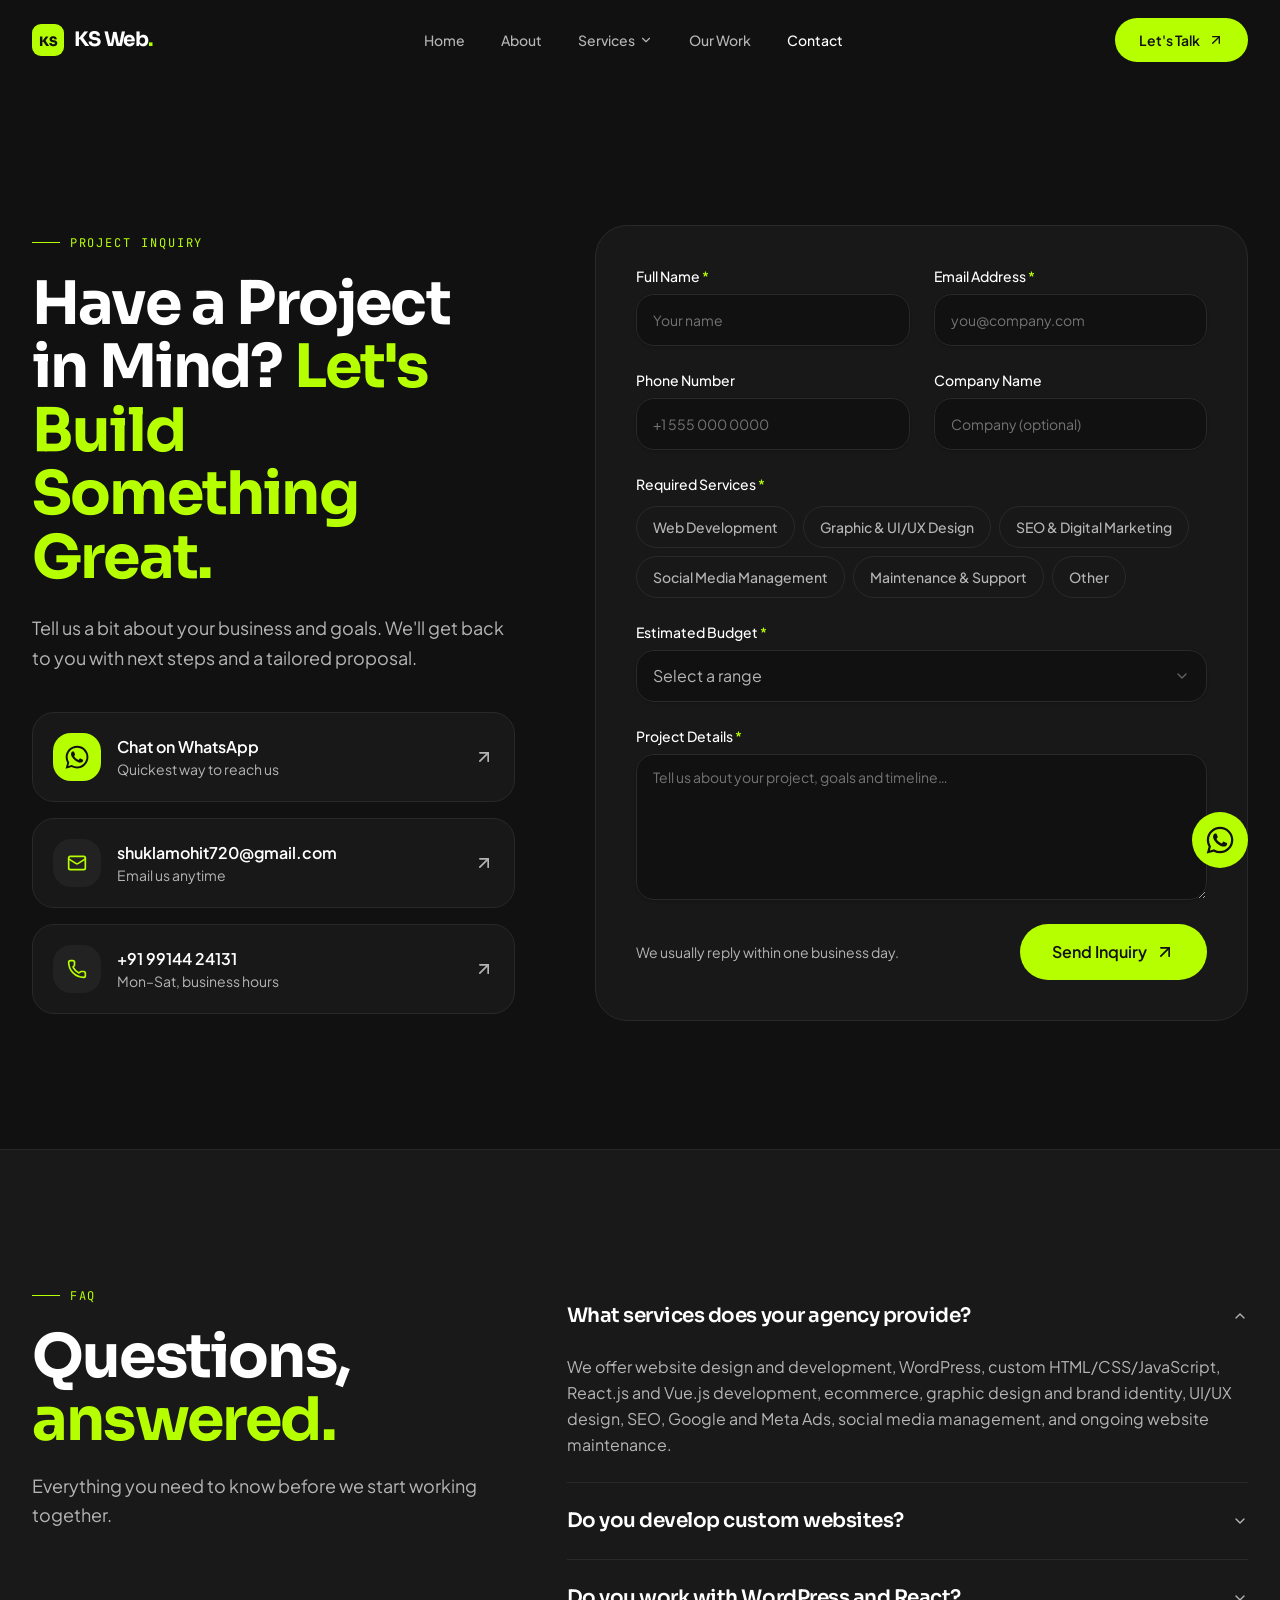
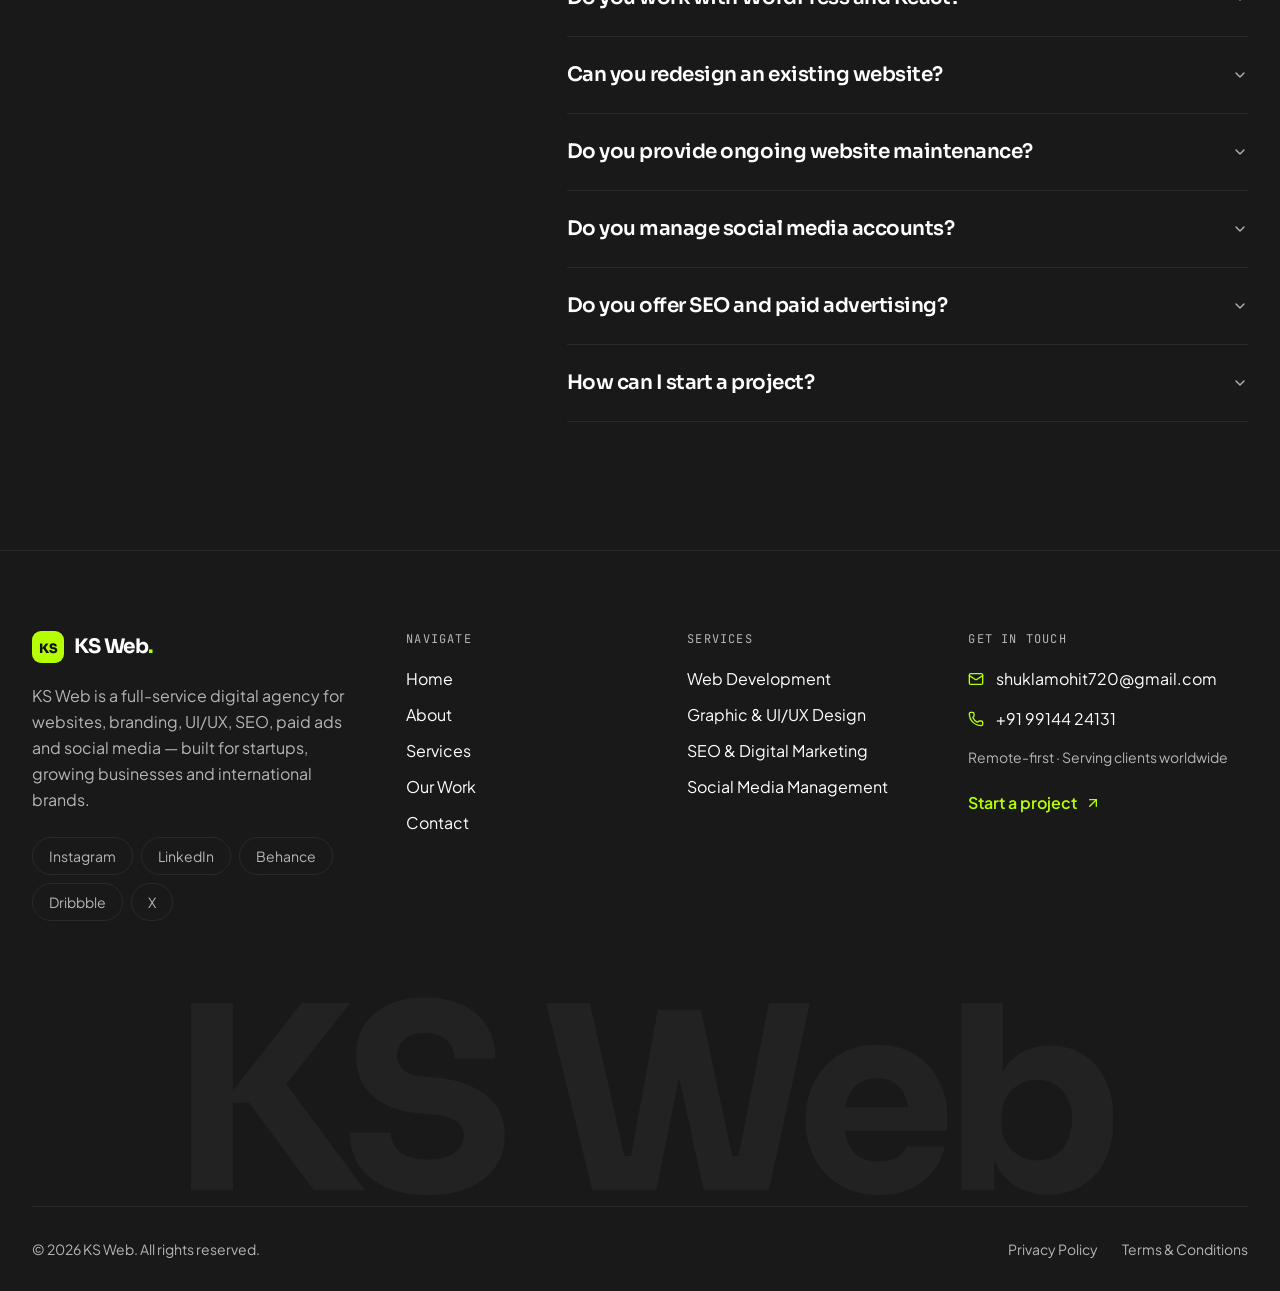
==== commit dbe77cc3: "Update contact.html faq" ====
--- a/contact.html
+++ b/contact.html
@@ -1,2 +1,2 @@
 <!DOCTYPE html>
-<html lang="en"><head><meta charset="utf-8"/><meta content="width=device-width, initial-scale=1" name="viewport"/><link href="https://fonts.googleapis.com/css2?family=Sora:wght@400;500;600;700;800&amp;family=Plus+Jakarta+Sans:wght@400;500;600;700&amp;family=JetBrains+Mono:wght@400;500&amp;display=swap" rel="stylesheet"/><link href="css/style.css" rel="stylesheet"/><title>Contact Us — Start a Project | KS Web</title><meta content="#111111" name="theme-color"/><meta content="KS Web" name="author"/><meta content="KS Web" property="og:site_name"/><meta content="Tell us about your website, branding or marketing project. Reach us through the inquiry form, WhatsApp or email." name="description"/><meta content="Contact Us — Start a Project | KS Web" property="og:title"/><meta content="Tell us about your website, branding or marketing project. Reach us through the inquiry form, WhatsApp or email." property="og:description"/><meta content="website" property="og:type"/><meta content="summary_large_image" name="twitter:card"/><meta content="Contact Us — Start a Project | KS Web" name="twitter:title"/><meta content="Tell us about your website, branding or marketing project. Reach us through the inquiry form, WhatsApp or email." name="twitter:description"/><link href="https://fonts.googleapis.com" rel="preconnect"/><link crossorigin="anonymous" href="https://fonts.gstatic.com" rel="preconnect"/><link href="images/favicon.png" rel="icon" type="image/png"/><link href="css/extra.css" rel="stylesheet"/><noscript><style>.opacity-0{opacity:1!important}.translate-y-6{transform:none!important}</style></noscript></head><body><a class="sr-only focus:not-sr-only focus:fixed focus:left-4 focus:top-4 focus:z-[60] focus:rounded-full focus:bg-primary focus:px-4 focus:py-2 focus:text-primary-foreground" href="#main">Skip to content</a><header class="sticky top-0 z-50 transition-all duration-300 border-b border-transparent bg-background/0"><div class="container-x flex h-20 items-center justify-between gap-6"><a aria-label="KS Web — home" class="flex items-center gap-2.5" href="index.html"><svg aria-hidden="true" class="size-8" viewbox="0 0 32 32"><rect class="fill-primary" height="32" rx="9" width="32"></rect><text class="fill-primary-foreground" style="font:800 13px Sora, sans-serif;letter-spacing:-0.5px" text-anchor="middle" x="16" y="21.5">KS</text></svg><span class="font-display text-xl font-bold tracking-tight text-foreground">KS Web<span class="text-primary">.</span></span></a><nav aria-label="Primary" class="hidden items-center gap-1 lg:flex"><a class="relative rounded-full px-4 py-2 text-sm font-medium text-muted-foreground transition-colors hover:text-foreground data-[status=active]:text-foreground" href="index.html">Home</a><a class="relative rounded-full px-4 py-2 text-sm font-medium text-muted-foreground transition-colors hover:text-foreground data-[status=active]:text-foreground" href="about.html">About</a><div class="relative"><a aria-expanded="false" aria-haspopup="true" class="relative rounded-full px-4 py-2 text-sm font-medium text-muted-foreground transition-colors hover:text-foreground data-[status=active]:text-foreground inline-flex items-center gap-1" href="services.html">Services<svg aria-hidden="true" class="lucide lucide-chevron-down size-3.5 transition-transform" fill="none" height="24" stroke="currentColor" stroke-linecap="round" stroke-linejoin="round" stroke-width="2" viewbox="0 0 24 24" width="24" xmlns="http://www.w3.org/2000/svg"><path d="m6 9 6 6 6-6"></path></svg></a></div><a class="relative rounded-full px-4 py-2 text-sm font-medium text-muted-foreground transition-colors hover:text-foreground data-[status=active]:text-foreground" href="work.html">Our Work</a><a aria-current="page" class="relative rounded-full px-4 py-2 text-sm font-medium text-muted-foreground transition-colors hover:text-foreground data-[status=active]:text-foreground active" data-status="active" href="contact.html">Contact</a></nav><div class="flex items-center gap-3"><a aria-current="page" class="items-center justify-center gap-2 whitespace-nowrap text-sm cursor-pointer focus-visible:outline-none focus-visible:ring-1 focus-visible:ring-ring disabled:pointer-events-none disabled:opacity-50 disabled:cursor-not-allowed [&amp;_svg]:pointer-events-none [&amp;_svg]:size-4 [&amp;_svg]:shrink-0 rounded-full bg-primary font-semibold text-primary-foreground hover:glow-primary hover:-translate-y-0.5 transition-all duration-300 py-2 hidden h-11 px-6 sm:inline-flex active" data-status="active" href="contact.html">Let's Talk <svg aria-hidden="true" class="lucide lucide-arrow-up-right" fill="none" height="24" stroke="currentColor" stroke-linecap="round" stroke-linejoin="round" stroke-width="2" viewbox="0 0 24 24" width="24" xmlns="http://www.w3.org/2000/svg"><path d="M7 7h10v10"></path><path d="M7 17 17 7"></path></svg></a><button aria-expanded="false" aria-haspopup="dialog" aria-label="Open menu" class="grid size-11 place-items-center rounded-full border border-border text-foreground lg:hidden" data-state="closed" type="button"><svg aria-hidden="true" class="lucide lucide-menu size-5" fill="none" height="24" stroke="currentColor" stroke-linecap="round" stroke-linejoin="round" stroke-width="2" viewbox="0 0 24 24" width="24" xmlns="http://www.w3.org/2000/svg"><path d="M4 5h16"></path><path d="M4 12h16"></path><path d="M4 19h16"></path></svg></button></div></div><div class="absolute inset-x-0 top-full hidden origin-top border-b border-border bg-background shadow-card transition-all duration-300 lg:block invisible -translate-y-2 opacity-0"><div class="container-x grid grid-cols-5 gap-4 py-8"><a class="group rounded-2xl border border-border bg-card p-5 transition-colors hover:border-primary/50" href="services-web-development.html"><div class="flex items-center justify-between"><span class="grid size-10 place-items-center rounded-xl bg-surface-raised text-primary"><svg aria-hidden="true" class="lucide lucide-code-xml size-5" fill="none" height="24" stroke="currentColor" stroke-linecap="round" stroke-linejoin="round" stroke-width="2" viewbox="0 0 24 24" width="24" xmlns="http://www.w3.org/2000/svg"><path d="m18 16 4-4-4-4"></path><path d="m6 8-4 4 4 4"></path><path d="m14.5 4-5 16"></path></svg></span><span class="font-mono text-xs text-muted-foreground">01</span></div><h3 class="mt-5 text-base font-semibold text-foreground">Web Development</h3><p class="mt-1.5 text-sm leading-relaxed text-muted-foreground">Fast, scalable websites and stores built to convert.</p><ul class="mt-4 space-y-1.5 text-sm text-muted-foreground"><li class="truncate">— WordPress Website Development</li><li class="truncate">— Custom HTML, CSS &amp; JavaScript</li><li class="truncate">— React.js Development</li><li class="truncate">— Vue.js Development</li></ul><span class="mt-4 inline-flex items-center gap-1.5 text-sm font-semibold text-primary">Explore <svg aria-hidden="true" class="lucide lucide-arrow-right size-4 transition-transform group-hover:translate-x-1" fill="none" height="24" stroke="currentColor" stroke-linecap="round" stroke-linejoin="round" stroke-width="2" viewbox="0 0 24 24" width="24" xmlns="http://www.w3.org/2000/svg"><path d="M5 12h14"></path><path d="m12 5 7 7-7 7"></path></svg></span></a><a class="group rounded-2xl border border-border bg-card p-5 transition-colors hover:border-primary/50" href="services-design.html"><div class="flex items-center justify-between"><span class="grid size-10 place-items-center rounded-xl bg-surface-raised text-primary"><svg aria-hidden="true" class="lucide lucide-pen-tool size-5" fill="none" height="24" stroke="currentColor" stroke-linecap="round" stroke-linejoin="round" stroke-width="2" viewbox="0 0 24 24" width="24" xmlns="http://www.w3.org/2000/svg"><path d="M15.707 21.293a1 1 0 0 1-1.414 0l-1.586-1.586a1 1 0 0 1 0-1.414l5.586-5.586a1 1 0 0 1 1.414 0l1.586 1.586a1 1 0 0 1 0 1.414z"></path><path d="m18 13-1.375-6.874a1 1 0 0 0-.746-.776L3.235 2.028a1 1 0 0 0-1.207 1.207L5.35 15.879a1 1 0 0 0 .776.746L13 18"></path><path d="m2.3 2.3 7.286 7.286"></path><circle cx="11" cy="11" r="2"></circle></svg></span><span class="font-mono text-xs text-muted-foreground">02</span></div><h3 class="mt-5 text-base font-semibold text-foreground">Graphic &amp; UI/UX Design</h3><p class="mt-1.5 text-sm leading-relaxed text-muted-foreground">Brand identities and interfaces people remember.</p><ul class="mt-4 space-y-1.5 text-sm text-muted-foreground"><li class="truncate">— Logo Design</li><li class="truncate">— Brand Identity &amp; Guidelines</li><li class="truncate">— Business Card Design</li><li class="truncate">— Brochure &amp; Flyer Design</li></ul><span class="mt-4 inline-flex items-center gap-1.5 text-sm font-semibold text-primary">Explore <svg aria-hidden="true" class="lucide lucide-arrow-right size-4 transition-transform group-hover:translate-x-1" fill="none" height="24" stroke="currentColor" stroke-linecap="round" stroke-linejoin="round" stroke-width="2" viewbox="0 0 24 24" width="24" xmlns="http://www.w3.org/2000/svg"><path d="M5 12h14"></path><path d="m12 5 7 7-7 7"></path></svg></span></a><a class="group rounded-2xl border border-border bg-card p-5 transition-colors hover:border-primary/50" href="services-seo-digital-marketing.html"><div class="flex items-center justify-between"><span class="grid size-10 place-items-center rounded-xl bg-surface-raised text-primary"><svg aria-hidden="true" class="lucide lucide-trending-up size-5" fill="none" height="24" stroke="currentColor" stroke-linecap="round" stroke-linejoin="round" stroke-width="2" viewbox="0 0 24 24" width="24" xmlns="http://www.w3.org/2000/svg"><path d="M16 7h6v6"></path><path d="m22 7-8.5 8.5-5-5L2 17"></path></svg></span><span class="font-mono text-xs text-muted-foreground">03</span></div><h3 class="mt-5 text-base font-semibold text-foreground">SEO &amp; Digital Marketing</h3><p class="mt-1.5 text-sm leading-relaxed text-muted-foreground">Visibility, traffic and leads that compound.</p><ul class="mt-4 space-y-1.5 text-sm text-muted-foreground"><li class="truncate">— Website SEO Services</li><li class="truncate">— Technical SEO</li><li class="truncate">— On-Page SEO</li><li class="truncate">— Off-Page SEO</li></ul><span class="mt-4 inline-flex items-center gap-1.5 text-sm font-semibold text-primary">Explore <svg aria-hidden="true" class="lucide lucide-arrow-right size-4 transition-transform group-hover:translate-x-1" fill="none" height="24" stroke="currentColor" stroke-linecap="round" stroke-linejoin="round" stroke-width="2" viewbox="0 0 24 24" width="24" xmlns="http://www.w3.org/2000/svg"><path d="M5 12h14"></path><path d="m12 5 7 7-7 7"></path></svg></span></a><a class="group rounded-2xl border border-border bg-card p-5 transition-colors hover:border-primary/50" href="services-social-media.html"><div class="flex items-center justify-between"><span class="grid size-10 place-items-center rounded-xl bg-surface-raised text-primary"><svg aria-hidden="true" class="lucide lucide-share2 lucide-share-2 size-5" fill="none" height="24" stroke="currentColor" stroke-linecap="round" stroke-linejoin="round" stroke-width="2" viewbox="0 0 24 24" width="24" xmlns="http://www.w3.org/2000/svg"><circle cx="18" cy="5" r="3"></circle><circle cx="6" cy="12" r="3"></circle><circle cx="18" cy="19" r="3"></circle><line x1="8.59" x2="15.42" y1="13.51" y2="17.49"></line><line x1="15.41" x2="8.59" y1="6.51" y2="10.49"></line></svg></span><span class="font-mono text-xs text-muted-foreground">04</span></div><h3 class="mt-5 text-base font-semibold text-foreground">Social Media Management</h3><p class="mt-1.5 text-sm leading-relaxed text-muted-foreground">Consistent, on-brand content that builds community.</p><ul class="mt-4 space-y-1.5 text-sm text-muted-foreground"><li class="truncate">— Instagram Management</li><li class="truncate">— Facebook Management</li><li class="truncate">— Social Media Strategy</li><li class="truncate">— Social Media Content Creation</li></ul><span class="mt-4 inline-flex items-center gap-1.5 text-sm font-semibold text-primary">Explore <svg aria-hidden="true" class="lucide lucide-arrow-right size-4 transition-transform group-hover:translate-x-1" fill="none" height="24" stroke="currentColor" stroke-linecap="round" stroke-linejoin="round" stroke-width="2" viewbox="0 0 24 24" width="24" xmlns="http://www.w3.org/2000/svg"><path d="M5 12h14"></path><path d="m12 5 7 7-7 7"></path></svg></span></a><div class="flex flex-col justify-between rounded-2xl bg-primary p-6 text-primary-foreground"><div><p class="font-mono text-xs uppercase tracking-widest opacity-70">Start a project</p><p class="mt-3 font-display text-xl font-bold leading-snug">Not sure what you need? Let's figure it out together.</p></div><a aria-current="page" class="mt-6 inline-flex items-center gap-2 text-sm font-semibold underline-offset-4 hover:underline active" data-status="active" href="contact.html">Book a free consultation <svg aria-hidden="true" class="lucide lucide-arrow-up-right size-4" fill="none" height="24" stroke="currentColor" stroke-linecap="round" stroke-linejoin="round" stroke-width="2" viewbox="0 0 24 24" width="24" xmlns="http://www.w3.org/2000/svg"><path d="M7 7h10v10"></path><path d="M7 17 17 7"></path></svg></a></div></div></div></header><main id="main"><div class="pt-4"><section class="section-y" id="inquiry"><div class="container-x grid grid-cols-1 gap-10 md:gap-12 lg:grid-cols-[minmax(0,1fr)_minmax(0,1.35fr)] lg:gap-20"><div class="min-w-0"><span class="eyebrow">Project inquiry</span><h1 class="mt-5 text-[2rem] font-bold leading-[1.06] sm:text-4xl md:text-5xl lg:text-6xl">Have a Project in Mind? <span class="text-accent-mark">Let's Build Something Great.</span></h1><p class="mt-6 text-base leading-relaxed sm:text-lg text-muted-foreground">Tell us a bit about your business and goals. We'll get back to you with next steps and a tailored proposal.</p><div class="mt-8 space-y-3 sm:mt-10 sm:space-y-4"><a class="card-premium flex min-w-0 items-center gap-3 p-4 sm:gap-4 sm:p-5" href="https://wa.me/919914424131?text=Hi!%20I'd%20like%20to%20discuss%20a%20project." rel="noopener noreferrer" target="_blank"><span class="grid size-11 shrink-0 place-items-center rounded-xl sm:size-12 bg-primary text-primary-foreground"><svg aria-hidden="true" class="size-6" fill="currentColor" viewbox="0 0 24 24"><path d="M17.47 14.38c-.3-.15-1.75-.86-2.02-.96-.27-.1-.47-.15-.67.15-.2.3-.77.96-.94 1.16-.17.2-.35.22-.64.07-.3-.15-1.25-.46-2.38-1.47-.88-.79-1.47-1.76-1.65-2.06-.17-.3-.02-.46.13-.6.13-.14.3-.35.45-.52.15-.17.2-.3.3-.5.1-.2.05-.37-.02-.52-.08-.15-.67-1.6-.92-2.2-.24-.58-.49-.5-.67-.5h-.57c-.2 0-.52.07-.8.37-.27.3-1.04 1.02-1.04 2.48s1.07 2.88 1.21 3.08c.15.2 2.1 3.2 5.08 4.48.71.31 1.26.49 1.7.63.71.22 1.36.19 1.87.12.57-.09 1.75-.72 2-1.41.25-.69.25-1.29.17-1.41-.07-.13-.27-.2-.57-.35M12.05 21.5h-.01a9.4 9.4 0 0 1-4.8-1.32l-.34-.2-3.57.94.95-3.48-.22-.36a9.4 9.4 0 0 1-1.44-5.02c0-5.2 4.23-9.43 9.44-9.43 2.52 0 4.89.98 6.67 2.77a9.37 9.37 0 0 1 2.76 6.67c0 5.2-4.24 9.43-9.44 9.43m8.03-17.46A11.27 11.27 0 0 0 12.05.72C5.8.72.7 5.8.7 12.07c0 2 .52 3.95 1.52 5.67L.6 23.65l6.05-1.59a11.33 11.33 0 0 0 5.4 1.38h.01c6.26 0 11.35-5.09 11.35-11.35 0-3.03-1.18-5.88-3.33-8.03"></path></svg></span><span class="min-w-0 flex-1"><span class="block font-semibold">Chat on WhatsApp</span><span class="block text-sm text-muted-foreground">Quickest way to reach us</span></span><svg aria-hidden="true" class="lucide lucide-arrow-up-right size-5 shrink-0 text-muted-foreground" fill="none" height="24" stroke="currentColor" stroke-linecap="round" stroke-linejoin="round" stroke-width="2" viewbox="0 0 24 24" width="24" xmlns="http://www.w3.org/2000/svg"><path d="M7 7h10v10"></path><path d="M7 17 17 7"></path></svg></a><a class="card-premium flex min-w-0 items-center gap-3 p-4 sm:gap-4 sm:p-5" href="mailto:shuklamohit720@gmail.com"><span class="grid size-11 shrink-0 place-items-center rounded-xl sm:size-12 bg-surface-raised text-primary"><svg aria-hidden="true" class="lucide lucide-mail size-5" fill="none" height="24" stroke="currentColor" stroke-linecap="round" stroke-linejoin="round" stroke-width="2" viewbox="0 0 24 24" width="24" xmlns="http://www.w3.org/2000/svg"><path d="m22 7-8.991 5.727a2 2 0 0 1-2.009 0L2 7"></path><rect height="16" rx="2" width="20" x="2" y="4"></rect></svg></span><span class="min-w-0 flex-1"><span class="block break-all text-[15px] font-semibold sm:text-base">shuklamohit720@gmail.com</span><span class="block text-sm text-muted-foreground">Email us anytime</span></span><svg aria-hidden="true" class="lucide lucide-arrow-up-right size-5 shrink-0 text-muted-foreground" fill="none" height="24" stroke="currentColor" stroke-linecap="round" stroke-linejoin="round" stroke-width="2" viewbox="0 0 24 24" width="24" xmlns="http://www.w3.org/2000/svg"><path d="M7 7h10v10"></path><path d="M7 17 17 7"></path></svg></a><a class="card-premium flex min-w-0 items-center gap-3 p-4 sm:gap-4 sm:p-5" href="tel:+919914424131"><span class="grid size-11 shrink-0 place-items-center rounded-xl sm:size-12 bg-surface-raised text-primary"><svg aria-hidden="true" class="lucide lucide-phone size-5" fill="none" height="24" stroke="currentColor" stroke-linecap="round" stroke-linejoin="round" stroke-width="2" viewbox="0 0 24 24" width="24" xmlns="http://www.w3.org/2000/svg"><path d="M13.832 16.568a1 1 0 0 0 1.213-.303l.355-.465A2 2 0 0 1 17 15h3a2 2 0 0 1 2 2v3a2 2 0 0 1-2 2A18 18 0 0 1 2 4a2 2 0 0 1 2-2h3a2 2 0 0 1 2 2v3a2 2 0 0 1-.8 1.6l-.468.351a1 1 0 0 0-.292 1.233 14 14 0 0 0 6.392 6.384"></path></svg></span><span class="min-w-0 flex-1"><span class="block font-semibold">+91 99144 24131</span><span class="block text-sm text-muted-foreground">Mon–Sat, business hours</span></span><svg aria-hidden="true" class="lucide lucide-arrow-up-right size-5 shrink-0 text-muted-foreground" fill="none" height="24" stroke="currentColor" stroke-linecap="round" stroke-linejoin="round" stroke-width="2" viewbox="0 0 24 24" width="24" xmlns="http://www.w3.org/2000/svg"><path d="M7 7h10v10"></path><path d="M7 17 17 7"></path></svg></a></div></div><div class="min-w-0 rounded-3xl border border-border bg-card p-5 sm:p-6 md:rounded-[2rem] md:p-10"><form class="grid grid-cols-1 gap-5 sm:gap-6 md:grid-cols-2" novalidate=""><div class="flex min-w-0 flex-col gap-2"><label class="peer-disabled:cursor-not-allowed peer-disabled:opacity-70 text-sm font-medium text-foreground" for="fullName">Full Name <span class="text-primary">*</span></label><input autocomplete="name" class="flex w-full border py-1 shadow-sm transition-colors file:border-0 file:bg-transparent file:text-sm file:font-medium file:text-foreground focus-visible:outline-none focus-visible:ring-ring disabled:cursor-not-allowed disabled:opacity-50 md:text-sm h-13 rounded-xl border-border bg-background px-4 text-base text-foreground placeholder:text-muted-foreground/60 focus-visible:border-primary focus-visible:ring-0" id="fullName" name="fullName" placeholder="Your name"/></div><div class="flex min-w-0 flex-col gap-2"><label class="peer-disabled:cursor-not-allowed peer-disabled:opacity-70 text-sm font-medium text-foreground" for="email">Email Address <span class="text-primary">*</span></label><input autocomplete="email" class="flex w-full border py-1 shadow-sm transition-colors file:border-0 file:bg-transparent file:text-sm file:font-medium file:text-foreground focus-visible:outline-none focus-visible:ring-ring disabled:cursor-not-allowed disabled:opacity-50 md:text-sm h-13 rounded-xl border-border bg-background px-4 text-base text-foreground placeholder:text-muted-foreground/60 focus-visible:border-primary focus-visible:ring-0" id="email" name="email" placeholder="you@company.com" type="email"/></div><div class="flex min-w-0 flex-col gap-2"><label class="peer-disabled:cursor-not-allowed peer-disabled:opacity-70 text-sm font-medium text-foreground" for="phone">Phone Number </label><input autocomplete="tel" class="flex w-full border py-1 shadow-sm transition-colors file:border-0 file:bg-transparent file:text-sm file:font-medium file:text-foreground focus-visible:outline-none focus-visible:ring-ring disabled:cursor-not-allowed disabled:opacity-50 md:text-sm h-13 rounded-xl border-border bg-background px-4 text-base text-foreground placeholder:text-muted-foreground/60 focus-visible:border-primary focus-visible:ring-0" id="phone" name="phone" placeholder="+1 555 000 0000" type="tel"/></div><div class="flex min-w-0 flex-col gap-2"><label class="peer-disabled:cursor-not-allowed peer-disabled:opacity-70 text-sm font-medium text-foreground" for="company">Company Name </label><input autocomplete="organization" class="flex w-full border py-1 shadow-sm transition-colors file:border-0 file:bg-transparent file:text-sm file:font-medium file:text-foreground focus-visible:outline-none focus-visible:ring-ring disabled:cursor-not-allowed disabled:opacity-50 md:text-sm h-13 rounded-xl border-border bg-background px-4 text-base text-foreground placeholder:text-muted-foreground/60 focus-visible:border-primary focus-visible:ring-0" id="company" name="company" placeholder="Company (optional)"/></div><fieldset class="md:col-span-2"><legend class="mb-3 text-sm font-medium text-foreground">Required Services <span class="text-primary">*</span></legend><div class="flex flex-wrap gap-2"><button aria-pressed="false" class="inline-flex items-center gap-2 rounded-full border px-3.5 py-2 text-[13px] font-medium sm:px-4 sm:py-2.5 sm:text-sm transition-colors border-border text-muted-foreground hover:border-border-strong hover:text-foreground" type="button">Web Development</button><button aria-pressed="false" class="inline-flex items-center gap-2 rounded-full border px-3.5 py-2 text-[13px] font-medium sm:px-4 sm:py-2.5 sm:text-sm transition-colors border-border text-muted-foreground hover:border-border-strong hover:text-foreground" type="button">Graphic &amp; UI/UX Design</button><button aria-pressed="false" class="inline-flex items-center gap-2 rounded-full border px-3.5 py-2 text-[13px] font-medium sm:px-4 sm:py-2.5 sm:text-sm transition-colors border-border text-muted-foreground hover:border-border-strong hover:text-foreground" type="button">SEO &amp; Digital Marketing</button><button aria-pressed="false" class="inline-flex items-center gap-2 rounded-full border px-3.5 py-2 text-[13px] font-medium sm:px-4 sm:py-2.5 sm:text-sm transition-colors border-border text-muted-foreground hover:border-border-strong hover:text-foreground" type="button">Social Media Management</button><button aria-pressed="false" class="inline-flex items-center gap-2 rounded-full border px-3.5 py-2 text-[13px] font-medium sm:px-4 sm:py-2.5 sm:text-sm transition-colors border-border text-muted-foreground hover:border-border-strong hover:text-foreground" type="button">Maintenance &amp; Support</button><button aria-pressed="false" class="inline-flex items-center gap-2 rounded-full border px-3.5 py-2 text-[13px] font-medium sm:px-4 sm:py-2.5 sm:text-sm transition-colors border-border text-muted-foreground hover:border-border-strong hover:text-foreground" type="button">Other</button></div></fieldset><div class="flex min-w-0 flex-col gap-2 md:col-span-2"><label class="peer-disabled:cursor-not-allowed peer-disabled:opacity-70 text-sm font-medium text-foreground" for="budget">Estimated Budget <span class="text-primary">*</span></label><button aria-autocomplete="none" aria-expanded="false" class="flex items-center justify-between whitespace-nowrap border py-2 shadow-sm ring-offset-background cursor-pointer data-[placeholder]:text-muted-foreground focus:outline-none focus:ring-1 focus:ring-ring disabled:cursor-not-allowed disabled:opacity-50 [&amp;&gt;span]:line-clamp-1 h-13 rounded-xl border-border bg-background px-4 text-base text-foreground placeholder:text-muted-foreground/60 focus-visible:border-primary focus-visible:ring-0 w-full" data-placeholder="" data-state="closed" dir="ltr" id="budget" role="combobox" type="button"><span style="pointer-events:none">Select a range</span><svg aria-hidden="true" class="lucide lucide-chevron-down h-4 w-4 opacity-50" fill="none" height="24" stroke="currentColor" stroke-linecap="round" stroke-linejoin="round" stroke-width="2" viewbox="0 0 24 24" width="24" xmlns="http://www.w3.org/2000/svg"><path d="m6 9 6 6 6-6"></path></svg></button><select aria-hidden="true" style="position:absolute;border:0;width:1px;height:1px;padding:0;margin:-1px;overflow:hidden;clip:rect(0, 0, 0, 0);white-space:nowrap;word-wrap:normal" tabindex="-1"><option selected="" value=""></option></select></div><div class="flex min-w-0 flex-col gap-2 md:col-span-2"><label class="peer-disabled:cursor-not-allowed peer-disabled:opacity-70 text-sm font-medium text-foreground" for="details">Project Details <span class="text-primary">*</span></label><textarea class="flex w-full border shadow-sm focus-visible:outline-none focus-visible:ring-ring disabled:cursor-not-allowed disabled:opacity-50 md:text-sm rounded-xl border-border bg-background px-4 text-base text-foreground placeholder:text-muted-foreground/60 focus-visible:border-primary focus-visible:ring-0 h-auto min-h-36 py-3" id="details" name="details" placeholder="Tell us about your project, goals and timeline…" rows="6"></textarea></div><div class="flex flex-col gap-4 md:col-span-2 md:flex-row md:items-center md:justify-between"><p class="text-sm text-muted-foreground">We usually reply within one business day.</p><button class="inline-flex items-center justify-center gap-2 whitespace-nowrap cursor-pointer focus-visible:outline-none focus-visible:ring-1 focus-visible:ring-ring disabled:pointer-events-none disabled:opacity-50 disabled:cursor-not-allowed [&amp;_svg]:pointer-events-none [&amp;_svg]:shrink-0 rounded-full bg-primary font-semibold text-primary-foreground hover:glow-primary hover:-translate-y-0.5 transition-all duration-300 h-14 px-8 text-base [&amp;_svg]:size-5 w-full md:w-auto" type="submit">Send Inquiry<svg aria-hidden="true" class="lucide lucide-arrow-up-right" fill="none" height="24" stroke="currentColor" stroke-linecap="round" stroke-linejoin="round" stroke-width="2" viewbox="0 0 24 24" width="24" xmlns="http://www.w3.org/2000/svg"><path d="M7 7h10v10"></path><path d="M7 17 17 7"></path></svg></button></div></form></div></div></section></div><section class="section-y border-t border-border bg-surface"><div class="container-x grid gap-12 lg:grid-cols-[1fr_1.4fr]"><div class="lg:sticky lg:top-28 lg:self-start"><div class="flex flex-col gap-6 md:flex-row md:items-end md:justify-between"><div class="max-w-3xl"><span class="eyebrow">FAQ</span><h2 class="mt-5 text-4xl font-bold leading-[1.05] text-foreground md:text-5xl lg:text-6xl">Questions, <span class="text-accent-mark">answered.</span></h2><p class="mt-5 max-w-2xl text-lg leading-relaxed text-muted-foreground">Everything you need to know before we start working together.</p></div></div></div><div class="w-full" data-orientation="vertical"><div class="border-b border-border" data-orientation="vertical" data-state="open"><h3 class="flex" data-orientation="vertical" data-state="open"><button aria-controls="radix-_R_26iqq_" aria-expanded="true" class="flex flex-1 items-center justify-between cursor-pointer transition-all [&amp;[data-state=open]&gt;svg]:rotate-180 py-6 text-left font-display text-lg font-semibold hover:text-primary hover:no-underline md:text-xl" data-orientation="vertical" data-radix-collection-item="" data-state="open" id="radix-_R_6iqq_" type="button">What services does your agency provide?<svg aria-hidden="true" class="lucide lucide-chevron-down h-4 w-4 shrink-0 text-muted-foreground transition-transform duration-200" fill="none" height="24" stroke="currentColor" stroke-linecap="round" stroke-linejoin="round" stroke-width="2" viewbox="0 0 24 24" width="24" xmlns="http://www.w3.org/2000/svg"><path d="m6 9 6 6 6-6"></path></svg></button></h3><div aria-labelledby="radix-_R_6iqq_" class="overflow-hidden text-sm data-[state=closed]:animate-accordion-up data-[state=open]:animate-accordion-down" data-orientation="vertical" data-state="open" id="radix-_R_26iqq_" role="region" style="--radix-accordion-content-height:var(--radix-collapsible-content-height);--radix-accordion-content-width:var(--radix-collapsible-content-width)"><div class="pt-0 pb-6 text-base leading-relaxed text-muted-foreground">We offer website design and development, WordPress, custom HTML/CSS/JavaScript, React.js and Vue.js development, ecommerce, graphic design and brand identity, UI/UX design, SEO, Google and Meta Ads, social media management, and ongoing website maintenance.</div></div></div><div class="border-b border-border" data-orientation="vertical" data-state="closed"><h3 class="flex" data-orientation="vertical" data-state="closed"><button aria-expanded="false" class="flex flex-1 items-center justify-between cursor-pointer transition-all [&amp;[data-state=open]&gt;svg]:rotate-180 py-6 text-left font-display text-lg font-semibold hover:text-primary hover:no-underline md:text-xl" data-orientation="vertical" data-radix-collection-item="" data-state="closed" id="radix-_R_aiqq_" type="button">Do you develop custom websites?<svg aria-hidden="true" class="lucide lucide-chevron-down h-4 w-4 shrink-0 text-muted-foreground transition-transform duration-200" fill="none" height="24" stroke="currentColor" stroke-linecap="round" stroke-linejoin="round" stroke-width="2" viewbox="0 0 24 24" width="24" xmlns="http://www.w3.org/2000/svg"><path d="m6 9 6 6 6-6"></path></svg></button></h3><div aria-labelledby="radix-_R_aiqq_" class="overflow-hidden text-sm data-[state=closed]:animate-accordion-up data-[state=open]:animate-accordion-down" data-orientation="vertical" data-state="closed" hidden="" id="radix-_R_2aiqq_" role="region" style="--radix-accordion-content-height:var(--radix-collapsible-content-height);--radix-accordion-content-width:var(--radix-collapsible-content-width)"></div></div><div class="border-b border-border" data-orientation="vertical" data-state="closed"><h3 class="flex" data-orientation="vertical" data-state="closed"><button aria-expanded="false" class="flex flex-1 items-center justify-between cursor-pointer transition-all [&amp;[data-state=open]&gt;svg]:rotate-180 py-6 text-left font-display text-lg font-semibold hover:text-primary hover:no-underline md:text-xl" data-orientation="vertical" data-radix-collection-item="" data-state="closed" id="radix-_R_eiqq_" type="button">Do you work with WordPress and React?<svg aria-hidden="true" class="lucide lucide-chevron-down h-4 w-4 shrink-0 text-muted-foreground transition-transform duration-200" fill="none" height="24" stroke="currentColor" stroke-linecap="round" stroke-linejoin="round" stroke-width="2" viewbox="0 0 24 24" width="24" xmlns="http://www.w3.org/2000/svg"><path d="m6 9 6 6 6-6"></path></svg></button></h3><div aria-labelledby="radix-_R_eiqq_" class="overflow-hidden text-sm data-[state=closed]:animate-accordion-up data-[state=open]:animate-accordion-down" data-orientation="vertical" data-state="closed" hidden="" id="radix-_R_2eiqq_" role="region" style="--radix-accordion-content-height:var(--radix-collapsible-content-height);--radix-accordion-content-width:var(--radix-collapsible-content-width)"></div></div><div class="border-b border-border" data-orientation="vertical" data-state="closed"><h3 class="flex" data-orientation="vertical" data-state="closed"><button aria-expanded="false" class="flex flex-1 items-center justify-between cursor-pointer transition-all [&amp;[data-state=open]&gt;svg]:rotate-180 py-6 text-left font-display text-lg font-semibold hover:text-primary hover:no-underline md:text-xl" data-orientation="vertical" data-radix-collection-item="" data-state="closed" id="radix-_R_iiqq_" type="button">Can you redesign an existing website?<svg aria-hidden="true" class="lucide lucide-chevron-down h-4 w-4 shrink-0 text-muted-foreground transition-transform duration-200" fill="none" height="24" stroke="currentColor" stroke-linecap="round" stroke-linejoin="round" stroke-width="2" viewbox="0 0 24 24" width="24" xmlns="http://www.w3.org/2000/svg"><path d="m6 9 6 6 6-6"></path></svg></button></h3><div aria-labelledby="radix-_R_iiqq_" class="overflow-hidden text-sm data-[state=closed]:animate-accordion-up data-[state=open]:animate-accordion-down" data-orientation="vertical" data-state="closed" hidden="" id="radix-_R_2iiqq_" role="region" style="--radix-accordion-content-height:var(--radix-collapsible-content-height);--radix-accordion-content-width:var(--radix-collapsible-content-width)"></div></div><div class="border-b border-border" data-orientation="vertical" data-state="closed"><h3 class="flex" data-orientation="vertical" data-state="closed"><button aria-expanded="false" class="flex flex-1 items-center justify-between cursor-pointer transition-all [&amp;[data-state=open]&gt;svg]:rotate-180 py-6 text-left font-display text-lg font-semibold hover:text-primary hover:no-underline md:text-xl" data-orientation="vertical" data-radix-collection-item="" data-state="closed" id="radix-_R_miqq_" type="button">Do you provide ongoing website maintenance?<svg aria-hidden="true" class="lucide lucide-chevron-down h-4 w-4 shrink-0 text-muted-foreground transition-transform duration-200" fill="none" height="24" stroke="currentColor" stroke-linecap="round" stroke-linejoin="round" stroke-width="2" viewbox="0 0 24 24" width="24" xmlns="http://www.w3.org/2000/svg"><path d="m6 9 6 6 6-6"></path></svg></button></h3><div aria-labelledby="radix-_R_miqq_" class="overflow-hidden text-sm data-[state=closed]:animate-accordion-up data-[state=open]:animate-accordion-down" data-orientation="vertical" data-state="closed" hidden="" id="radix-_R_2miqq_" role="region" style="--radix-accordion-content-height:var(--radix-collapsible-content-height);--radix-accordion-content-width:var(--radix-collapsible-content-width)"></div></div><div class="border-b border-border" data-orientation="vertical" data-state="closed"><h3 class="flex" data-orientation="vertical" data-state="closed"><button aria-expanded="false" class="flex flex-1 items-center justify-between cursor-pointer transition-all [&amp;[data-state=open]&gt;svg]:rotate-180 py-6 text-left font-display text-lg font-semibold hover:text-primary hover:no-underline md:text-xl" data-orientation="vertical" data-radix-collection-item="" data-state="closed" id="radix-_R_qiqq_" type="button">Do you manage social media accounts?<svg aria-hidden="true" class="lucide lucide-chevron-down h-4 w-4 shrink-0 text-muted-foreground transition-transform duration-200" fill="none" height="24" stroke="currentColor" stroke-linecap="round" stroke-linejoin="round" stroke-width="2" viewbox="0 0 24 24" width="24" xmlns="http://www.w3.org/2000/svg"><path d="m6 9 6 6 6-6"></path></svg></button></h3><div aria-labelledby="radix-_R_qiqq_" class="overflow-hidden text-sm data-[state=closed]:animate-accordion-up data-[state=open]:animate-accordion-down" data-orientation="vertical" data-state="closed" hidden="" id="radix-_R_2qiqq_" role="region" style="--radix-accordion-content-height:var(--radix-collapsible-content-height);--radix-accordion-content-width:var(--radix-collapsible-content-width)"></div></div><div class="border-b border-border" data-orientation="vertical" data-state="closed"><h3 class="flex" data-orientation="vertical" data-state="closed"><button aria-expanded="false" class="flex flex-1 items-center justify-between cursor-pointer transition-all [&amp;[data-state=open]&gt;svg]:rotate-180 py-6 text-left font-display text-lg font-semibold hover:text-primary hover:no-underline md:text-xl" data-orientation="vertical" data-radix-collection-item="" data-state="closed" id="radix-_R_uiqq_" type="button">Do you offer SEO and paid advertising?<svg aria-hidden="true" class="lucide lucide-chevron-down h-4 w-4 shrink-0 text-muted-foreground transition-transform duration-200" fill="none" height="24" stroke="currentColor" stroke-linecap="round" stroke-linejoin="round" stroke-width="2" viewbox="0 0 24 24" width="24" xmlns="http://www.w3.org/2000/svg"><path d="m6 9 6 6 6-6"></path></svg></button></h3><div aria-labelledby="radix-_R_uiqq_" class="overflow-hidden text-sm data-[state=closed]:animate-accordion-up data-[state=open]:animate-accordion-down" data-orientation="vertical" data-state="closed" hidden="" id="radix-_R_2uiqq_" role="region" style="--radix-accordion-content-height:var(--radix-collapsible-content-height);--radix-accordion-content-width:var(--radix-collapsible-content-width)"></div></div><div class="border-b border-border" data-orientation="vertical" data-state="closed"><h3 class="flex" data-orientation="vertical" data-state="closed"><button aria-expanded="false" class="flex flex-1 items-center justify-between cursor-pointer transition-all [&amp;[data-state=open]&gt;svg]:rotate-180 py-6 text-left font-display text-lg font-semibold hover:text-primary hover:no-underline md:text-xl" data-orientation="vertical" data-radix-collection-item="" data-state="closed" id="radix-_R_12iqq_" type="button">How can I start a project?<svg aria-hidden="true" class="lucide lucide-chevron-down h-4 w-4 shrink-0 text-muted-foreground transition-transform duration-200" fill="none" height="24" stroke="currentColor" stroke-linecap="round" stroke-linejoin="round" stroke-width="2" viewbox="0 0 24 24" width="24" xmlns="http://www.w3.org/2000/svg"><path d="m6 9 6 6 6-6"></path></svg></button></h3><div aria-labelledby="radix-_R_12iqq_" class="overflow-hidden text-sm data-[state=closed]:animate-accordion-up data-[state=open]:animate-accordion-down" data-orientation="vertical" data-state="closed" hidden="" id="radix-_R_32iqq_" role="region" style="--radix-accordion-content-height:var(--radix-collapsible-content-height);--radix-accordion-content-width:var(--radix-collapsible-content-width)"></div></div></div></div></section></main><footer class="relative overflow-hidden border-t border-border bg-surface"><div class="container-x pt-20"><div class="grid gap-12 lg:grid-cols-[1.4fr_1fr_1fr_1.2fr]"><div><a aria-label="KS Web — home" class="flex items-center gap-2.5" href="index.html"><svg aria-hidden="true" class="size-8" viewbox="0 0 32 32"><rect class="fill-primary" height="32" rx="9" width="32"></rect><text class="fill-primary-foreground" style="font:800 13px Sora, sans-serif;letter-spacing:-0.5px" text-anchor="middle" x="16" y="21.5">KS</text></svg><span class="font-display text-xl font-bold tracking-tight text-foreground">KS Web<span class="text-primary">.</span></span></a><p class="mt-5 max-w-sm leading-relaxed text-muted-foreground">KS Web is a full-service digital agency for websites, branding, UI/UX, SEO, paid ads and social media — built for startups, growing businesses and international brands.</p><ul class="mt-6 flex flex-wrap gap-2"><li><a class="inline-flex rounded-full border border-border px-4 py-2 text-sm text-muted-foreground transition-colors hover:border-primary hover:text-primary" href="https://instagram.com/" rel="noopener noreferrer" target="_blank">Instagram</a></li><li><a class="inline-flex rounded-full border border-border px-4 py-2 text-sm text-muted-foreground transition-colors hover:border-primary hover:text-primary" href="https://linkedin.com/" rel="noopener noreferrer" target="_blank">LinkedIn</a></li><li><a class="inline-flex rounded-full border border-border px-4 py-2 text-sm text-muted-foreground transition-colors hover:border-primary hover:text-primary" href="https://behance.net/" rel="noopener noreferrer" target="_blank">Behance</a></li><li><a class="inline-flex rounded-full border border-border px-4 py-2 text-sm text-muted-foreground transition-colors hover:border-primary hover:text-primary" href="https://dribbble.com/" rel="noopener noreferrer" target="_blank">Dribbble</a></li><li><a class="inline-flex rounded-full border border-border px-4 py-2 text-sm text-muted-foreground transition-colors hover:border-primary hover:text-primary" href="https://x.com/" rel="noopener noreferrer" target="_blank">X</a></li></ul></div><div><h3 class="font-mono text-xs uppercase tracking-widest text-muted-foreground">Navigate</h3><ul class="mt-5 space-y-3"><li><a class="text-foreground transition-colors hover:text-primary" href="index.html">Home</a></li><li><a class="text-foreground transition-colors hover:text-primary" href="about.html">About</a></li><li><a class="text-foreground transition-colors hover:text-primary" href="services.html">Services</a></li><li><a class="text-foreground transition-colors hover:text-primary" href="work.html">Our Work</a></li><li><a aria-current="page" class="text-foreground transition-colors hover:text-primary active" data-status="active" href="contact.html">Contact</a></li></ul></div><div><h3 class="font-mono text-xs uppercase tracking-widest text-muted-foreground">Services</h3><ul class="mt-5 space-y-3"><li><a class="text-foreground transition-colors hover:text-primary" href="services-web-development.html">Web Development</a></li><li><a class="text-foreground transition-colors hover:text-primary" href="services-design.html">Graphic &amp; UI/UX Design</a></li><li><a class="text-foreground transition-colors hover:text-primary" href="services-seo-digital-marketing.html">SEO &amp; Digital Marketing</a></li><li><a class="text-foreground transition-colors hover:text-primary" href="services-social-media.html">Social Media Management</a></li></ul></div><div><h3 class="font-mono text-xs uppercase tracking-widest text-muted-foreground">Get in touch</h3><ul class="mt-5 space-y-4"><li><a class="flex items-center gap-3 text-foreground hover:text-primary" href="mailto:shuklamohit720@gmail.com"><svg aria-hidden="true" class="lucide lucide-mail size-4 text-primary" fill="none" height="24" stroke="currentColor" stroke-linecap="round" stroke-linejoin="round" stroke-width="2" viewbox="0 0 24 24" width="24" xmlns="http://www.w3.org/2000/svg"><path d="m22 7-8.991 5.727a2 2 0 0 1-2.009 0L2 7"></path><rect height="16" rx="2" width="20" x="2" y="4"></rect></svg> shuklamohit720@gmail.com</a></li><li><a class="flex items-center gap-3 text-foreground hover:text-primary" href="tel:+919914424131"><svg aria-hidden="true" class="lucide lucide-phone size-4 text-primary" fill="none" height="24" stroke="currentColor" stroke-linecap="round" stroke-linejoin="round" stroke-width="2" viewbox="0 0 24 24" width="24" xmlns="http://www.w3.org/2000/svg"><path d="M13.832 16.568a1 1 0 0 0 1.213-.303l.355-.465A2 2 0 0 1 17 15h3a2 2 0 0 1 2 2v3a2 2 0 0 1-2 2A18 18 0 0 1 2 4a2 2 0 0 1 2-2h3a2 2 0 0 1 2 2v3a2 2 0 0 1-.8 1.6l-.468.351a1 1 0 0 0-.292 1.233 14 14 0 0 0 6.392 6.384"></path></svg> +91 99144 24131</a></li><li class="text-sm text-muted-foreground">Remote-first · Serving clients worldwide</li></ul><a aria-current="page" class="mt-6 inline-flex items-center gap-2 font-semibold text-primary underline-offset-4 hover:underline active" data-status="active" href="contact.html">Start a project <svg aria-hidden="true" class="lucide lucide-arrow-up-right size-4" fill="none" height="24" stroke="currentColor" stroke-linecap="round" stroke-linejoin="round" stroke-width="2" viewbox="0 0 24 24" width="24" xmlns="http://www.w3.org/2000/svg"><path d="M7 7h10v10"></path><path d="M7 17 17 7"></path></svg></a></div></div><p aria-hidden="true" class="pointer-events-none mt-20 select-none text-center font-display text-[22vw] font-bold leading-[0.8] tracking-tighter text-foreground/[0.04] lg:text-[16rem]">KS Web</p><div class="flex flex-col items-start justify-between gap-4 border-t border-border py-8 text-sm text-muted-foreground md:flex-row md:items-center"><p>© 2026 KS Web. All rights reserved.</p><div class="flex gap-6"><a class="hover:text-foreground" href="privacy.html">Privacy Policy</a><a class="hover:text-foreground" href="terms.html">Terms &amp; Conditions</a></div></div></div></footer><a aria-label="Chat with us on WhatsApp" class="fixed bottom-5 right-5 z-40 grid size-14 place-items-center rounded-full bg-primary text-primary-foreground shadow-card transition-transform duration-300 hover:-translate-y-1 hover:glow-primary md:bottom-8 md:right-8" href="https://wa.me/919914424131?text=Hi!%20I'd%20like%20to%20discuss%20a%20project." rel="noopener noreferrer" target="_blank"><svg aria-hidden="true" class="size-7" fill="currentColor" viewbox="0 0 24 24"><path d="M17.47 14.38c-.3-.15-1.75-.86-2.02-.96-.27-.1-.47-.15-.67.15-.2.3-.77.96-.94 1.16-.17.2-.35.22-.64.07-.3-.15-1.25-.46-2.38-1.47-.88-.79-1.47-1.76-1.65-2.06-.17-.3-.02-.46.13-.6.13-.14.3-.35.45-.52.15-.17.2-.3.3-.5.1-.2.05-.37-.02-.52-.08-.15-.67-1.6-.92-2.2-.24-.58-.49-.5-.67-.5h-.57c-.2 0-.52.07-.8.37-.27.3-1.04 1.02-1.04 2.48s1.07 2.88 1.21 3.08c.15.2 2.1 3.2 5.08 4.48.71.31 1.26.49 1.7.63.71.22 1.36.19 1.87.12.57-.09 1.75-.72 2-1.41.25-.69.25-1.29.17-1.41-.07-.13-.27-.2-.57-.35M12.05 21.5h-.01a9.4 9.4 0 0 1-4.8-1.32l-.34-.2-3.57.94.95-3.48-.22-.36a9.4 9.4 0 0 1-1.44-5.02c0-5.2 4.23-9.43 9.44-9.43 2.52 0 4.89.98 6.67 2.77a9.37 9.37 0 0 1 2.76 6.67c0 5.2-4.24 9.43-9.44 9.43m8.03-17.46A11.27 11.27 0 0 0 12.05.72C5.8.72.7 5.8.7 12.07c0 2 .52 3.95 1.52 5.67L.6 23.65l6.05-1.59a11.33 11.33 0 0 0 5.4 1.38h.01c6.26 0 11.35-5.09 11.35-11.35 0-3.03-1.18-5.88-3.33-8.03"></path></svg></a><div data-state="closed" hidden="" id="mobile-menu"><div class="fixed inset-0 z-50 bg-black/80 data-[state=open]:animate-in data-[state=closed]:animate-out data-[state=closed]:fade-out-0 data-[state=open]:fade-in-0" data-overlay="" data-state="closed"></div><div aria-label="Menu" aria-modal="true" class="fixed z-50 gap-4 bg-background shadow-lg transition ease-in-out data-[state=closed]:duration-300 data-[state=open]:duration-500 data-[state=open]:animate-in data-[state=closed]:animate-out inset-y-0 right-0 h-full border-l data-[state=closed]:slide-out-to-right data-[state=open]:slide-in-from-right w-full max-w-sm overflow-y-auto border-border p-0" data-panel="" data-state="closed" role="dialog"><div class="flex min-h-full flex-col"><div class="flex h-20 items-center justify-between border-b border-border px-5"><a aria-label="KS Web — home" class="flex items-center gap-2.5" href="index.html"><svg aria-hidden="true" class="size-8" viewbox="0 0 32 32"><rect class="fill-primary" height="32" rx="9" width="32"></rect><text class="fill-primary-foreground" style="font:800 13px Sora, sans-serif;letter-spacing:-0.5px" text-anchor="middle" x="16" y="21.5">KS</text></svg><span class="font-display text-xl font-bold tracking-tight text-foreground">KS Web<span class="text-primary">.</span></span></a><button aria-label="Close menu" class="grid size-11 place-items-center rounded-full border border-border text-foreground" data-close="" type="button"><svg aria-hidden="true" class="lucide lucide-x size-5" fill="none" height="24" stroke="currentColor" stroke-linecap="round" stroke-linejoin="round" stroke-width="2" viewbox="0 0 24 24" width="24" xmlns="http://www.w3.org/2000/svg"><path d="M18 6 6 18"></path><path d="m6 6 12 12"></path></svg></button></div><nav aria-label="Mobile" class="flex flex-col px-5 py-6"><a class="border-b border-border py-4 font-display text-2xl font-semibold text-foreground data-[status=active]:text-primary" data-close="" data-nav="index.html" href="index.html">Home</a><a class="border-b border-border py-4 font-display text-2xl font-semibold text-foreground data-[status=active]:text-primary" data-close="" data-nav="about.html" href="about.html">About</a><div class="border-b border-border"><button aria-expanded="false" class="flex w-full items-center justify-between py-4 font-display text-2xl font-semibold text-foreground" data-svc-toggle="" type="button">Services<span class="transition-transform" data-chev=""><svg aria-hidden="true" class="lucide lucide-chevron-down size-5 transition-transform" fill="none" height="24" stroke="currentColor" stroke-linecap="round" stroke-linejoin="round" stroke-width="2" viewbox="0 0 24 24" width="24" xmlns="http://www.w3.org/2000/svg"><path d="m6 9 6 6 6-6"></path></svg></span></button><ul class="space-y-1 pb-4" data-svc-list="" hidden=""><li><a class="block py-2 text-muted-foreground hover:text-primary" data-close="" href="services.html">All services</a></li><li><a class="flex items-center gap-3 py-2 text-muted-foreground hover:text-primary" data-close="" href="services-web-development.html"><svg aria-hidden="true" class="lucide lucide-code-xml size-4 text-primary" fill="none" height="24" stroke="currentColor" stroke-linecap="round" stroke-linejoin="round" stroke-width="2" viewbox="0 0 24 24" width="24" xmlns="http://www.w3.org/2000/svg"><path d="m18 16 4-4-4-4"></path><path d="m6 8-4 4 4 4"></path><path d="m14.5 4-5 16"></path></svg> Web Development</a></li><li><a class="flex items-center gap-3 py-2 text-muted-foreground hover:text-primary" data-close="" href="services-design.html"><svg aria-hidden="true" class="lucide lucide-pen-tool size-4 text-primary" fill="none" height="24" stroke="currentColor" stroke-linecap="round" stroke-linejoin="round" stroke-width="2" viewbox="0 0 24 24" width="24" xmlns="http://www.w3.org/2000/svg"><path d="M15.707 21.293a1 1 0 0 1-1.414 0l-1.586-1.586a1 1 0 0 1 0-1.414l5.586-5.586a1 1 0 0 1 1.414 0l1.586 1.586a1 1 0 0 1 0 1.414z"></path><path d="m18 13-1.375-6.874a1 1 0 0 0-.746-.776L3.235 2.028a1 1 0 0 0-1.207 1.207L5.35 15.879a1 1 0 0 0 .776.746L13 18"></path><path d="m2.3 2.3 7.286 7.286"></path><circle cx="11" cy="11" r="2"></circle></svg> Graphic &amp; UI/UX Design</a></li><li><a class="flex items-center gap-3 py-2 text-muted-foreground hover:text-primary" data-close="" href="services-seo-digital-marketing.html"><svg aria-hidden="true" class="lucide lucide-trending-up size-4 text-primary" fill="none" height="24" stroke="currentColor" stroke-linecap="round" stroke-linejoin="round" stroke-width="2" viewbox="0 0 24 24" width="24" xmlns="http://www.w3.org/2000/svg"><path d="M16 7h6v6"></path><path d="m22 7-8.5 8.5-5-5L2 17"></path></svg> SEO &amp; Digital Marketing</a></li><li><a class="flex items-center gap-3 py-2 text-muted-foreground hover:text-primary" data-close="" href="services-social-media.html"><svg aria-hidden="true" class="lucide lucide-share2 lucide-share-2 size-4 text-primary" fill="none" height="24" stroke="currentColor" stroke-linecap="round" stroke-linejoin="round" stroke-width="2" viewbox="0 0 24 24" width="24" xmlns="http://www.w3.org/2000/svg"><circle cx="18" cy="5" r="3"></circle><circle cx="6" cy="12" r="3"></circle><circle cx="18" cy="19" r="3"></circle><line x1="8.59" x2="15.42" y1="13.51" y2="17.49"></line><line x1="15.41" x2="8.59" y1="6.51" y2="10.49"></line></svg> Social Media Management</a></li></ul></div><a class="border-b border-border py-4 font-display text-2xl font-semibold text-foreground data-[status=active]:text-primary" data-close="" data-nav="work.html" href="work.html">Our Work</a><a class="border-b border-border py-4 font-display text-2xl font-semibold text-foreground data-[status=active]:text-primary" data-close="" data-nav="contact.html" data-status="active" href="contact.html">Contact</a></nav><div class="mt-auto space-y-3 p-5"><a class="inline-flex items-center justify-center gap-2 whitespace-nowrap cursor-pointer focus-visible:outline-none focus-visible:ring-1 focus-visible:ring-ring disabled:pointer-events-none disabled:opacity-50 disabled:cursor-not-allowed [&amp;_svg]:pointer-events-none [&amp;_svg]:shrink-0 rounded-full bg-primary font-semibold text-primary-foreground hover:glow-primary hover:-translate-y-0.5 transition-all duration-300 h-14 px-8 text-base [&amp;_svg]:size-5 w-full" data-close="" href="contact.html">Let's Talk <svg aria-hidden="true" class="lucide lucide-arrow-up-right" fill="none" height="24" stroke="currentColor" stroke-linecap="round" stroke-linejoin="round" stroke-width="2" viewbox="0 0 24 24" width="24" xmlns="http://www.w3.org/2000/svg"><path d="M7 7h10v10"></path><path d="M7 17 17 7"></path></svg></a><a class="inline-flex items-center justify-center gap-2 whitespace-nowrap cursor-pointer focus-visible:outline-none focus-visible:ring-1 focus-visible:ring-ring disabled:pointer-events-none disabled:opacity-50 disabled:cursor-not-allowed [&amp;_svg]:pointer-events-none [&amp;_svg]:shrink-0 rounded-full border border-border-strong bg-transparent font-semibold text-foreground hover:border-primary hover:text-primary transition-all duration-300 h-14 px-8 text-base [&amp;_svg]:size-5 w-full" href="https://wa.me/919914424131?text=Hi!%20I'd%20like%20to%20discuss%20a%20project." rel="noopener noreferrer" target="_blank">WhatsApp us</a></div></div></div></div><div aria-hidden="true" id="scroll-progress"></div><div aria-live="polite" data-btn-ghost="inline-flex items-center justify-center gap-2 whitespace-nowrap cursor-pointer focus-visible:outline-none focus-visible:ring-1 focus-visible:ring-ring disabled:pointer-events-none disabled:opacity-50 disabled:cursor-not-allowed [&amp;_svg]:pointer-events-none [&amp;_svg]:shrink-0 rounded-full border border-border-strong bg-transparent font-semibold text-foreground hover:border-primary hover:text-primary transition-all duration-300 h-14 px-8 text-base [&amp;_svg]:size-5" data-btn-hero="inline-flex items-center justify-center gap-2 whitespace-nowrap cursor-pointer focus-visible:outline-none focus-visible:ring-1 focus-visible:ring-ring disabled:pointer-events-none disabled:opacity-50 disabled:cursor-not-allowed [&amp;_svg]:pointer-events-none [&amp;_svg]:shrink-0 rounded-full bg-primary font-semibold text-primary-foreground hover:glow-primary hover:-translate-y-0.5 transition-all duration-300 h-14 px-8 text-base [&amp;_svg]:size-5" id="toasts"></div><script defer="" src="js/main.js"></script></body></html>+<html lang="en"><head><meta charset="utf-8"/><meta content="width=device-width, initial-scale=1" name="viewport"/><link href="https://fonts.googleapis.com/css2?family=Sora:wght@400;500;600;700;800&amp;family=Plus+Jakarta+Sans:wght@400;500;600;700&amp;family=JetBrains+Mono:wght@400;500&amp;display=swap" rel="stylesheet"/><link href="css/style.css" rel="stylesheet"/><title>Contact Us — Start a Project | KS Web</title><meta content="#111111" name="theme-color"/><meta content="KS Web" name="author"/><meta content="KS Web" property="og:site_name"/><meta content="Tell us about your website, branding or marketing project. Reach us through the inquiry form, WhatsApp or email." name="description"/><meta content="Contact Us — Start a Project | KS Web" property="og:title"/><meta content="Tell us about your website, branding or marketing project. Reach us through the inquiry form, WhatsApp or email." property="og:description"/><meta content="website" property="og:type"/><meta content="summary_large_image" name="twitter:card"/><meta content="Contact Us — Start a Project | KS Web" name="twitter:title"/><meta content="Tell us about your website, branding or marketing project. Reach us through the inquiry form, WhatsApp or email." name="twitter:description"/><link href="https://fonts.googleapis.com" rel="preconnect"/><link crossorigin="anonymous" href="https://fonts.gstatic.com" rel="preconnect"/><link href="images/favicon.png" rel="icon" type="image/png"/><link href="css/extra.css" rel="stylesheet"/><noscript><style>.opacity-0{opacity:1!important}.translate-y-6{transform:none!important}</style></noscript></head><body><a class="sr-only focus:not-sr-only focus:fixed focus:left-4 focus:top-4 focus:z-[60] focus:rounded-full focus:bg-primary focus:px-4 focus:py-2 focus:text-primary-foreground" href="#main">Skip to content</a><header class="sticky top-0 z-50 transition-all duration-300 border-b border-transparent bg-background/0"><div class="container-x flex h-20 items-center justify-between gap-6"><a aria-label="KS Web — home" class="flex items-center gap-2.5" href="index.html"><svg aria-hidden="true" class="size-8" viewbox="0 0 32 32"><rect class="fill-primary" height="32" rx="9" width="32"></rect><text class="fill-primary-foreground" style="font:800 13px Sora, sans-serif;letter-spacing:-0.5px" text-anchor="middle" x="16" y="21.5">KS</text></svg><span class="font-display text-xl font-bold tracking-tight text-foreground">KS Web<span class="text-primary">.</span></span></a><nav aria-label="Primary" class="hidden items-center gap-1 lg:flex"><a class="relative rounded-full px-4 py-2 text-sm font-medium text-muted-foreground transition-colors hover:text-foreground data-[status=active]:text-foreground" href="index.html">Home</a><a class="relative rounded-full px-4 py-2 text-sm font-medium text-muted-foreground transition-colors hover:text-foreground data-[status=active]:text-foreground" href="about.html">About</a><div class="relative"><a aria-expanded="false" aria-haspopup="true" class="relative rounded-full px-4 py-2 text-sm font-medium text-muted-foreground transition-colors hover:text-foreground data-[status=active]:text-foreground inline-flex items-center gap-1" href="services.html">Services<svg aria-hidden="true" class="lucide lucide-chevron-down size-3.5 transition-transform" fill="none" height="24" stroke="currentColor" stroke-linecap="round" stroke-linejoin="round" stroke-width="2" viewbox="0 0 24 24" width="24" xmlns="http://www.w3.org/2000/svg"><path d="m6 9 6 6 6-6"></path></svg></a></div><a class="relative rounded-full px-4 py-2 text-sm font-medium text-muted-foreground transition-colors hover:text-foreground data-[status=active]:text-foreground" href="work.html">Our Work</a><a aria-current="page" class="relative rounded-full px-4 py-2 text-sm font-medium text-muted-foreground transition-colors hover:text-foreground data-[status=active]:text-foreground active" data-status="active" href="contact.html">Contact</a></nav><div class="flex items-center gap-3"><a aria-current="page" class="items-center justify-center gap-2 whitespace-nowrap text-sm cursor-pointer focus-visible:outline-none focus-visible:ring-1 focus-visible:ring-ring disabled:pointer-events-none disabled:opacity-50 disabled:cursor-not-allowed [&amp;_svg]:pointer-events-none [&amp;_svg]:size-4 [&amp;_svg]:shrink-0 rounded-full bg-primary font-semibold text-primary-foreground hover:glow-primary hover:-translate-y-0.5 transition-all duration-300 py-2 hidden h-11 px-6 sm:inline-flex active" data-status="active" href="contact.html">Let's Talk <svg aria-hidden="true" class="lucide lucide-arrow-up-right" fill="none" height="24" stroke="currentColor" stroke-linecap="round" stroke-linejoin="round" stroke-width="2" viewbox="0 0 24 24" width="24" xmlns="http://www.w3.org/2000/svg"><path d="M7 7h10v10"></path><path d="M7 17 17 7"></path></svg></a><button aria-expanded="false" aria-haspopup="dialog" aria-label="Open menu" class="grid size-11 place-items-center rounded-full border border-border text-foreground lg:hidden" data-state="closed" type="button"><svg aria-hidden="true" class="lucide lucide-menu size-5" fill="none" height="24" stroke="currentColor" stroke-linecap="round" stroke-linejoin="round" stroke-width="2" viewbox="0 0 24 24" width="24" xmlns="http://www.w3.org/2000/svg"><path d="M4 5h16"></path><path d="M4 12h16"></path><path d="M4 19h16"></path></svg></button></div></div><div class="absolute inset-x-0 top-full hidden origin-top border-b border-border bg-background shadow-card transition-all duration-300 lg:block invisible -translate-y-2 opacity-0"><div class="container-x grid grid-cols-5 gap-4 py-8"><a class="group rounded-2xl border border-border bg-card p-5 transition-colors hover:border-primary/50" href="services-web-development.html"><div class="flex items-center justify-between"><span class="grid size-10 place-items-center rounded-xl bg-surface-raised text-primary"><svg aria-hidden="true" class="lucide lucide-code-xml size-5" fill="none" height="24" stroke="currentColor" stroke-linecap="round" stroke-linejoin="round" stroke-width="2" viewbox="0 0 24 24" width="24" xmlns="http://www.w3.org/2000/svg"><path d="m18 16 4-4-4-4"></path><path d="m6 8-4 4 4 4"></path><path d="m14.5 4-5 16"></path></svg></span><span class="font-mono text-xs text-muted-foreground">01</span></div><h3 class="mt-5 text-base font-semibold text-foreground">Web Development</h3><p class="mt-1.5 text-sm leading-relaxed text-muted-foreground">Fast, scalable websites and stores built to convert.</p><ul class="mt-4 space-y-1.5 text-sm text-muted-foreground"><li class="truncate">— WordPress Website Development</li><li class="truncate">— Custom HTML, CSS &amp; JavaScript</li><li class="truncate">— React.js Development</li><li class="truncate">— Vue.js Development</li></ul><span class="mt-4 inline-flex items-center gap-1.5 text-sm font-semibold text-primary">Explore <svg aria-hidden="true" class="lucide lucide-arrow-right size-4 transition-transform group-hover:translate-x-1" fill="none" height="24" stroke="currentColor" stroke-linecap="round" stroke-linejoin="round" stroke-width="2" viewbox="0 0 24 24" width="24" xmlns="http://www.w3.org/2000/svg"><path d="M5 12h14"></path><path d="m12 5 7 7-7 7"></path></svg></span></a><a class="group rounded-2xl border border-border bg-card p-5 transition-colors hover:border-primary/50" href="services-design.html"><div class="flex items-center justify-between"><span class="grid size-10 place-items-center rounded-xl bg-surface-raised text-primary"><svg aria-hidden="true" class="lucide lucide-pen-tool size-5" fill="none" height="24" stroke="currentColor" stroke-linecap="round" stroke-linejoin="round" stroke-width="2" viewbox="0 0 24 24" width="24" xmlns="http://www.w3.org/2000/svg"><path d="M15.707 21.293a1 1 0 0 1-1.414 0l-1.586-1.586a1 1 0 0 1 0-1.414l5.586-5.586a1 1 0 0 1 1.414 0l1.586 1.586a1 1 0 0 1 0 1.414z"></path><path d="m18 13-1.375-6.874a1 1 0 0 0-.746-.776L3.235 2.028a1 1 0 0 0-1.207 1.207L5.35 15.879a1 1 0 0 0 .776.746L13 18"></path><path d="m2.3 2.3 7.286 7.286"></path><circle cx="11" cy="11" r="2"></circle></svg></span><span class="font-mono text-xs text-muted-foreground">02</span></div><h3 class="mt-5 text-base font-semibold text-foreground">Graphic &amp; UI/UX Design</h3><p class="mt-1.5 text-sm leading-relaxed text-muted-foreground">Brand identities and interfaces people remember.</p><ul class="mt-4 space-y-1.5 text-sm text-muted-foreground"><li class="truncate">— Logo Design</li><li class="truncate">— Brand Identity &amp; Guidelines</li><li class="truncate">— Business Card Design</li><li class="truncate">— Brochure &amp; Flyer Design</li></ul><span class="mt-4 inline-flex items-center gap-1.5 text-sm font-semibold text-primary">Explore <svg aria-hidden="true" class="lucide lucide-arrow-right size-4 transition-transform group-hover:translate-x-1" fill="none" height="24" stroke="currentColor" stroke-linecap="round" stroke-linejoin="round" stroke-width="2" viewbox="0 0 24 24" width="24" xmlns="http://www.w3.org/2000/svg"><path d="M5 12h14"></path><path d="m12 5 7 7-7 7"></path></svg></span></a><a class="group rounded-2xl border border-border bg-card p-5 transition-colors hover:border-primary/50" href="services-seo-digital-marketing.html"><div class="flex items-center justify-between"><span class="grid size-10 place-items-center rounded-xl bg-surface-raised text-primary"><svg aria-hidden="true" class="lucide lucide-trending-up size-5" fill="none" height="24" stroke="currentColor" stroke-linecap="round" stroke-linejoin="round" stroke-width="2" viewbox="0 0 24 24" width="24" xmlns="http://www.w3.org/2000/svg"><path d="M16 7h6v6"></path><path d="m22 7-8.5 8.5-5-5L2 17"></path></svg></span><span class="font-mono text-xs text-muted-foreground">03</span></div><h3 class="mt-5 text-base font-semibold text-foreground">SEO &amp; Digital Marketing</h3><p class="mt-1.5 text-sm leading-relaxed text-muted-foreground">Visibility, traffic and leads that compound.</p><ul class="mt-4 space-y-1.5 text-sm text-muted-foreground"><li class="truncate">— Website SEO Services</li><li class="truncate">— Technical SEO</li><li class="truncate">— On-Page SEO</li><li class="truncate">— Off-Page SEO</li></ul><span class="mt-4 inline-flex items-center gap-1.5 text-sm font-semibold text-primary">Explore <svg aria-hidden="true" class="lucide lucide-arrow-right size-4 transition-transform group-hover:translate-x-1" fill="none" height="24" stroke="currentColor" stroke-linecap="round" stroke-linejoin="round" stroke-width="2" viewbox="0 0 24 24" width="24" xmlns="http://www.w3.org/2000/svg"><path d="M5 12h14"></path><path d="m12 5 7 7-7 7"></path></svg></span></a><a class="group rounded-2xl border border-border bg-card p-5 transition-colors hover:border-primary/50" href="services-social-media.html"><div class="flex items-center justify-between"><span class="grid size-10 place-items-center rounded-xl bg-surface-raised text-primary"><svg aria-hidden="true" class="lucide lucide-share2 lucide-share-2 size-5" fill="none" height="24" stroke="currentColor" stroke-linecap="round" stroke-linejoin="round" stroke-width="2" viewbox="0 0 24 24" width="24" xmlns="http://www.w3.org/2000/svg"><circle cx="18" cy="5" r="3"></circle><circle cx="6" cy="12" r="3"></circle><circle cx="18" cy="19" r="3"></circle><line x1="8.59" x2="15.42" y1="13.51" y2="17.49"></line><line x1="15.41" x2="8.59" y1="6.51" y2="10.49"></line></svg></span><span class="font-mono text-xs text-muted-foreground">04</span></div><h3 class="mt-5 text-base font-semibold text-foreground">Social Media Management</h3><p class="mt-1.5 text-sm leading-relaxed text-muted-foreground">Consistent, on-brand content that builds community.</p><ul class="mt-4 space-y-1.5 text-sm text-muted-foreground"><li class="truncate">— Instagram Management</li><li class="truncate">— Facebook Management</li><li class="truncate">— Social Media Strategy</li><li class="truncate">— Social Media Content Creation</li></ul><span class="mt-4 inline-flex items-center gap-1.5 text-sm font-semibold text-primary">Explore <svg aria-hidden="true" class="lucide lucide-arrow-right size-4 transition-transform group-hover:translate-x-1" fill="none" height="24" stroke="currentColor" stroke-linecap="round" stroke-linejoin="round" stroke-width="2" viewbox="0 0 24 24" width="24" xmlns="http://www.w3.org/2000/svg"><path d="M5 12h14"></path><path d="m12 5 7 7-7 7"></path></svg></span></a><div class="flex flex-col justify-between rounded-2xl bg-primary p-6 text-primary-foreground"><div><p class="font-mono text-xs uppercase tracking-widest opacity-70">Start a project</p><p class="mt-3 font-display text-xl font-bold leading-snug">Not sure what you need? Let's figure it out together.</p></div><a aria-current="page" class="mt-6 inline-flex items-center gap-2 text-sm font-semibold underline-offset-4 hover:underline active" data-status="active" href="contact.html">Book a free consultation <svg aria-hidden="true" class="lucide lucide-arrow-up-right size-4" fill="none" height="24" stroke="currentColor" stroke-linecap="round" stroke-linejoin="round" stroke-width="2" viewbox="0 0 24 24" width="24" xmlns="http://www.w3.org/2000/svg"><path d="M7 7h10v10"></path><path d="M7 17 17 7"></path></svg></a></div></div></div></header><main id="main"><div class="pt-4"><section class="section-y" id="inquiry"><div class="container-x grid grid-cols-1 gap-10 md:gap-12 lg:grid-cols-[minmax(0,1fr)_minmax(0,1.35fr)] lg:gap-20"><div class="min-w-0"><span class="eyebrow">Project inquiry</span><h1 class="mt-5 text-[2rem] font-bold leading-[1.06] sm:text-4xl md:text-5xl lg:text-6xl">Have a Project in Mind? <span class="text-accent-mark">Let's Build Something Great.</span></h1><p class="mt-6 text-base leading-relaxed sm:text-lg text-muted-foreground">Tell us a bit about your business and goals. We'll get back to you with next steps and a tailored proposal.</p><div class="mt-8 space-y-3 sm:mt-10 sm:space-y-4"><a class="card-premium flex min-w-0 items-center gap-3 p-4 sm:gap-4 sm:p-5" href="https://wa.me/919914424131?text=Hi!%20I'd%20like%20to%20discuss%20a%20project." rel="noopener noreferrer" target="_blank"><span class="grid size-11 shrink-0 place-items-center rounded-xl sm:size-12 bg-primary text-primary-foreground"><svg aria-hidden="true" class="size-6" fill="currentColor" viewbox="0 0 24 24"><path d="M17.47 14.38c-.3-.15-1.75-.86-2.02-.96-.27-.1-.47-.15-.67.15-.2.3-.77.96-.94 1.16-.17.2-.35.22-.64.07-.3-.15-1.25-.46-2.38-1.47-.88-.79-1.47-1.76-1.65-2.06-.17-.3-.02-.46.13-.6.13-.14.3-.35.45-.52.15-.17.2-.3.3-.5.1-.2.05-.37-.02-.52-.08-.15-.67-1.6-.92-2.2-.24-.58-.49-.5-.67-.5h-.57c-.2 0-.52.07-.8.37-.27.3-1.04 1.02-1.04 2.48s1.07 2.88 1.21 3.08c.15.2 2.1 3.2 5.08 4.48.71.31 1.26.49 1.7.63.71.22 1.36.19 1.87.12.57-.09 1.75-.72 2-1.41.25-.69.25-1.29.17-1.41-.07-.13-.27-.2-.57-.35M12.05 21.5h-.01a9.4 9.4 0 0 1-4.8-1.32l-.34-.2-3.57.94.95-3.48-.22-.36a9.4 9.4 0 0 1-1.44-5.02c0-5.2 4.23-9.43 9.44-9.43 2.52 0 4.89.98 6.67 2.77a9.37 9.37 0 0 1 2.76 6.67c0 5.2-4.24 9.43-9.44 9.43m8.03-17.46A11.27 11.27 0 0 0 12.05.72C5.8.72.7 5.8.7 12.07c0 2 .52 3.95 1.52 5.67L.6 23.65l6.05-1.59a11.33 11.33 0 0 0 5.4 1.38h.01c6.26 0 11.35-5.09 11.35-11.35 0-3.03-1.18-5.88-3.33-8.03"></path></svg></span><span class="min-w-0 flex-1"><span class="block font-semibold">Chat on WhatsApp</span><span class="block text-sm text-muted-foreground">Quickest way to reach us</span></span><svg aria-hidden="true" class="lucide lucide-arrow-up-right size-5 shrink-0 text-muted-foreground" fill="none" height="24" stroke="currentColor" stroke-linecap="round" stroke-linejoin="round" stroke-width="2" viewbox="0 0 24 24" width="24" xmlns="http://www.w3.org/2000/svg"><path d="M7 7h10v10"></path><path d="M7 17 17 7"></path></svg></a><a class="card-premium flex min-w-0 items-center gap-3 p-4 sm:gap-4 sm:p-5" href="mailto:shuklamohit720@gmail.com"><span class="grid size-11 shrink-0 place-items-center rounded-xl sm:size-12 bg-surface-raised text-primary"><svg aria-hidden="true" class="lucide lucide-mail size-5" fill="none" height="24" stroke="currentColor" stroke-linecap="round" stroke-linejoin="round" stroke-width="2" viewbox="0 0 24 24" width="24" xmlns="http://www.w3.org/2000/svg"><path d="m22 7-8.991 5.727a2 2 0 0 1-2.009 0L2 7"></path><rect height="16" rx="2" width="20" x="2" y="4"></rect></svg></span><span class="min-w-0 flex-1"><span class="block break-all text-[15px] font-semibold sm:text-base">shuklamohit720@gmail.com</span><span class="block text-sm text-muted-foreground">Email us anytime</span></span><svg aria-hidden="true" class="lucide lucide-arrow-up-right size-5 shrink-0 text-muted-foreground" fill="none" height="24" stroke="currentColor" stroke-linecap="round" stroke-linejoin="round" stroke-width="2" viewbox="0 0 24 24" width="24" xmlns="http://www.w3.org/2000/svg"><path d="M7 7h10v10"></path><path d="M7 17 17 7"></path></svg></a><a class="card-premium flex min-w-0 items-center gap-3 p-4 sm:gap-4 sm:p-5" href="tel:+919914424131"><span class="grid size-11 shrink-0 place-items-center rounded-xl sm:size-12 bg-surface-raised text-primary"><svg aria-hidden="true" class="lucide lucide-phone size-5" fill="none" height="24" stroke="currentColor" stroke-linecap="round" stroke-linejoin="round" stroke-width="2" viewbox="0 0 24 24" width="24" xmlns="http://www.w3.org/2000/svg"><path d="M13.832 16.568a1 1 0 0 0 1.213-.303l.355-.465A2 2 0 0 1 17 15h3a2 2 0 0 1 2 2v3a2 2 0 0 1-2 2A18 18 0 0 1 2 4a2 2 0 0 1 2-2h3a2 2 0 0 1 2 2v3a2 2 0 0 1-.8 1.6l-.468.351a1 1 0 0 0-.292 1.233 14 14 0 0 0 6.392 6.384"></path></svg></span><span class="min-w-0 flex-1"><span class="block font-semibold">+91 99144 24131</span><span class="block text-sm text-muted-foreground">Mon–Sat, business hours</span></span><svg aria-hidden="true" class="lucide lucide-arrow-up-right size-5 shrink-0 text-muted-foreground" fill="none" height="24" stroke="currentColor" stroke-linecap="round" stroke-linejoin="round" stroke-width="2" viewbox="0 0 24 24" width="24" xmlns="http://www.w3.org/2000/svg"><path d="M7 7h10v10"></path><path d="M7 17 17 7"></path></svg></a></div></div><div class="min-w-0 rounded-3xl border border-border bg-card p-5 sm:p-6 md:rounded-[2rem] md:p-10"><form class="grid grid-cols-1 gap-5 sm:gap-6 md:grid-cols-2" novalidate=""><div class="flex min-w-0 flex-col gap-2"><label class="peer-disabled:cursor-not-allowed peer-disabled:opacity-70 text-sm font-medium text-foreground" for="fullName">Full Name <span class="text-primary">*</span></label><input autocomplete="name" class="flex w-full border py-1 shadow-sm transition-colors file:border-0 file:bg-transparent file:text-sm file:font-medium file:text-foreground focus-visible:outline-none focus-visible:ring-ring disabled:cursor-not-allowed disabled:opacity-50 md:text-sm h-13 rounded-xl border-border bg-background px-4 text-base text-foreground placeholder:text-muted-foreground/60 focus-visible:border-primary focus-visible:ring-0" id="fullName" name="fullName" placeholder="Your name"/></div><div class="flex min-w-0 flex-col gap-2"><label class="peer-disabled:cursor-not-allowed peer-disabled:opacity-70 text-sm font-medium text-foreground" for="email">Email Address <span class="text-primary">*</span></label><input autocomplete="email" class="flex w-full border py-1 shadow-sm transition-colors file:border-0 file:bg-transparent file:text-sm file:font-medium file:text-foreground focus-visible:outline-none focus-visible:ring-ring disabled:cursor-not-allowed disabled:opacity-50 md:text-sm h-13 rounded-xl border-border bg-background px-4 text-base text-foreground placeholder:text-muted-foreground/60 focus-visible:border-primary focus-visible:ring-0" id="email" name="email" placeholder="you@company.com" type="email"/></div><div class="flex min-w-0 flex-col gap-2"><label class="peer-disabled:cursor-not-allowed peer-disabled:opacity-70 text-sm font-medium text-foreground" for="phone">Phone Number </label><input autocomplete="tel" class="flex w-full border py-1 shadow-sm transition-colors file:border-0 file:bg-transparent file:text-sm file:font-medium file:text-foreground focus-visible:outline-none focus-visible:ring-ring disabled:cursor-not-allowed disabled:opacity-50 md:text-sm h-13 rounded-xl border-border bg-background px-4 text-base text-foreground placeholder:text-muted-foreground/60 focus-visible:border-primary focus-visible:ring-0" id="phone" name="phone" placeholder="+1 555 000 0000" type="tel"/></div><div class="flex min-w-0 flex-col gap-2"><label class="peer-disabled:cursor-not-allowed peer-disabled:opacity-70 text-sm font-medium text-foreground" for="company">Company Name </label><input autocomplete="organization" class="flex w-full border py-1 shadow-sm transition-colors file:border-0 file:bg-transparent file:text-sm file:font-medium file:text-foreground focus-visible:outline-none focus-visible:ring-ring disabled:cursor-not-allowed disabled:opacity-50 md:text-sm h-13 rounded-xl border-border bg-background px-4 text-base text-foreground placeholder:text-muted-foreground/60 focus-visible:border-primary focus-visible:ring-0" id="company" name="company" placeholder="Company (optional)"/></div><fieldset class="md:col-span-2"><legend class="mb-3 text-sm font-medium text-foreground">Required Services <span class="text-primary">*</span></legend><div class="flex flex-wrap gap-2"><button aria-pressed="false" class="inline-flex items-center gap-2 rounded-full border px-3.5 py-2 text-[13px] font-medium sm:px-4 sm:py-2.5 sm:text-sm transition-colors border-border text-muted-foreground hover:border-border-strong hover:text-foreground" type="button">Web Development</button><button aria-pressed="false" class="inline-flex items-center gap-2 rounded-full border px-3.5 py-2 text-[13px] font-medium sm:px-4 sm:py-2.5 sm:text-sm transition-colors border-border text-muted-foreground hover:border-border-strong hover:text-foreground" type="button">Graphic &amp; UI/UX Design</button><button aria-pressed="false" class="inline-flex items-center gap-2 rounded-full border px-3.5 py-2 text-[13px] font-medium sm:px-4 sm:py-2.5 sm:text-sm transition-colors border-border text-muted-foreground hover:border-border-strong hover:text-foreground" type="button">SEO &amp; Digital Marketing</button><button aria-pressed="false" class="inline-flex items-center gap-2 rounded-full border px-3.5 py-2 text-[13px] font-medium sm:px-4 sm:py-2.5 sm:text-sm transition-colors border-border text-muted-foreground hover:border-border-strong hover:text-foreground" type="button">Social Media Management</button><button aria-pressed="false" class="inline-flex items-center gap-2 rounded-full border px-3.5 py-2 text-[13px] font-medium sm:px-4 sm:py-2.5 sm:text-sm transition-colors border-border text-muted-foreground hover:border-border-strong hover:text-foreground" type="button">Maintenance &amp; Support</button><button aria-pressed="false" class="inline-flex items-center gap-2 rounded-full border px-3.5 py-2 text-[13px] font-medium sm:px-4 sm:py-2.5 sm:text-sm transition-colors border-border text-muted-foreground hover:border-border-strong hover:text-foreground" type="button">Other</button></div></fieldset><div class="flex min-w-0 flex-col gap-2 md:col-span-2"><label class="peer-disabled:cursor-not-allowed peer-disabled:opacity-70 text-sm font-medium text-foreground" for="budget">Estimated Budget <span class="text-primary">*</span></label><button aria-autocomplete="none" aria-expanded="false" class="flex items-center justify-between whitespace-nowrap border py-2 shadow-sm ring-offset-background cursor-pointer data-[placeholder]:text-muted-foreground focus:outline-none focus:ring-1 focus:ring-ring disabled:cursor-not-allowed disabled:opacity-50 [&amp;&gt;span]:line-clamp-1 h-13 rounded-xl border-border bg-background px-4 text-base text-foreground placeholder:text-muted-foreground/60 focus-visible:border-primary focus-visible:ring-0 w-full" data-placeholder="" data-state="closed" dir="ltr" id="budget" role="combobox" type="button"><span style="pointer-events:none">Select a range</span><svg aria-hidden="true" class="lucide lucide-chevron-down h-4 w-4 opacity-50" fill="none" height="24" stroke="currentColor" stroke-linecap="round" stroke-linejoin="round" stroke-width="2" viewbox="0 0 24 24" width="24" xmlns="http://www.w3.org/2000/svg"><path d="m6 9 6 6 6-6"></path></svg></button><select aria-hidden="true" style="position:absolute;border:0;width:1px;height:1px;padding:0;margin:-1px;overflow:hidden;clip:rect(0, 0, 0, 0);white-space:nowrap;word-wrap:normal" tabindex="-1"><option selected="" value=""></option></select></div><div class="flex min-w-0 flex-col gap-2 md:col-span-2"><label class="peer-disabled:cursor-not-allowed peer-disabled:opacity-70 text-sm font-medium text-foreground" for="details">Project Details <span class="text-primary">*</span></label><textarea class="flex w-full border shadow-sm focus-visible:outline-none focus-visible:ring-ring disabled:cursor-not-allowed disabled:opacity-50 md:text-sm rounded-xl border-border bg-background px-4 text-base text-foreground placeholder:text-muted-foreground/60 focus-visible:border-primary focus-visible:ring-0 h-auto min-h-36 py-3" id="details" name="details" placeholder="Tell us about your project, goals and timeline…" rows="6"></textarea></div><div class="flex flex-col gap-4 md:col-span-2 md:flex-row md:items-center md:justify-between"><p class="text-sm text-muted-foreground">We usually reply within one business day.</p><button class="inline-flex items-center justify-center gap-2 whitespace-nowrap cursor-pointer focus-visible:outline-none focus-visible:ring-1 focus-visible:ring-ring disabled:pointer-events-none disabled:opacity-50 disabled:cursor-not-allowed [&amp;_svg]:pointer-events-none [&amp;_svg]:shrink-0 rounded-full bg-primary font-semibold text-primary-foreground hover:glow-primary hover:-translate-y-0.5 transition-all duration-300 h-14 px-8 text-base [&amp;_svg]:size-5 w-full md:w-auto" type="submit">Send Inquiry<svg aria-hidden="true" class="lucide lucide-arrow-up-right" fill="none" height="24" stroke="currentColor" stroke-linecap="round" stroke-linejoin="round" stroke-width="2" viewbox="0 0 24 24" width="24" xmlns="http://www.w3.org/2000/svg"><path d="M7 7h10v10"></path><path d="M7 17 17 7"></path></svg></button></div></form></div></div></section></div><section class="section-y border-t border-border bg-surface"><div class="container-x grid gap-12 lg:grid-cols-[1fr_1.4fr]"><div class="lg:sticky lg:top-28 lg:self-start"><div class="flex flex-col gap-6 md:flex-row md:items-end md:justify-between"><div class="max-w-3xl"><span class="eyebrow">FAQ</span><h2 class="mt-5 text-4xl font-bold leading-[1.05] text-foreground md:text-5xl lg:text-6xl">Questions, <span class="text-accent-mark">answered.</span></h2><p class="mt-5 max-w-2xl text-lg leading-relaxed text-muted-foreground">Everything you need to know before we start working together.</p></div></div></div><div class="w-full" data-orientation="vertical"><div class="border-b border-border" data-orientation="vertical" data-state="open"><h3 class="flex" data-orientation="vertical" data-state="open"><button aria-controls="radix-_R_26iqq_" aria-expanded="true" class="flex flex-1 items-center justify-between cursor-pointer transition-all [&amp;[data-state=open]&gt;svg]:rotate-180 py-6 text-left font-display text-lg font-semibold hover:text-primary hover:no-underline md:text-xl" data-orientation="vertical" data-radix-collection-item="" data-state="open" id="radix-_R_6iqq_" type="button">What services does your agency provide?<svg aria-hidden="true" class="lucide lucide-chevron-down h-4 w-4 shrink-0 text-muted-foreground transition-transform duration-200" fill="none" height="24" stroke="currentColor" stroke-linecap="round" stroke-linejoin="round" stroke-width="2" viewbox="0 0 24 24" width="24" xmlns="http://www.w3.org/2000/svg"><path d="m6 9 6 6 6-6"></path></svg></button></h3><div aria-labelledby="radix-_R_6iqq_" class="overflow-hidden text-sm data-[state=closed]:animate-accordion-up data-[state=open]:animate-accordion-down" data-orientation="vertical" data-state="open" id="radix-_R_26iqq_" role="region" style="--radix-accordion-content-height:var(--radix-collapsible-content-height);--radix-accordion-content-width:var(--radix-collapsible-content-width)"><div class="pt-0 pb-6 text-base leading-relaxed text-muted-foreground">We offer website design and development, WordPress, custom HTML/CSS/JavaScript, React.js and Vue.js development, ecommerce, graphic design and brand identity, UI/UX design, SEO, Google and Meta Ads, social media management, and ongoing website maintenance.</div></div></div><div class="border-b border-border" data-orientation="vertical" data-state="closed"><h3 class="flex" data-orientation="vertical" data-state="closed"><button aria-expanded="false" class="flex flex-1 items-center justify-between cursor-pointer transition-all [&amp;[data-state=open]&gt;svg]:rotate-180 py-6 text-left font-display text-lg font-semibold hover:text-primary hover:no-underline md:text-xl" data-orientation="vertical" data-radix-collection-item="" data-state="closed" id="radix-_R_aiqq_" type="button">Do you develop custom websites?<svg aria-hidden="true" class="lucide lucide-chevron-down h-4 w-4 shrink-0 text-muted-foreground transition-transform duration-200" fill="none" height="24" stroke="currentColor" stroke-linecap="round" stroke-linejoin="round" stroke-width="2" viewbox="0 0 24 24" width="24" xmlns="http://www.w3.org/2000/svg"><path d="m6 9 6 6 6-6"></path></svg></button></h3><div aria-labelledby="radix-_R_aiqq_" class="overflow-hidden text-sm data-[state=closed]:animate-accordion-up data-[state=open]:animate-accordion-down" data-orientation="vertical" data-state="closed" hidden="" id="radix-_R_2aiqq_" role="region" style="--radix-accordion-content-height:var(--radix-collapsible-content-height);--radix-accordion-content-width:var(--radix-collapsible-content-width)"><div class="pt-0 pb-6 text-base leading-relaxed text-muted-foreground">Yes. Every website is built around your business and goals, with no cookie-cutter templates. We build custom designs in WordPress, HTML/CSS/JavaScript, React.js and Vue.js, optimised for speed, SEO and every screen size.</div></div></div><div class="border-b border-border" data-orientation="vertical" data-state="closed"><h3 class="flex" data-orientation="vertical" data-state="closed"><button aria-expanded="false" class="flex flex-1 items-center justify-between cursor-pointer transition-all [&amp;[data-state=open]&gt;svg]:rotate-180 py-6 text-left font-display text-lg font-semibold hover:text-primary hover:no-underline md:text-xl" data-orientation="vertical" data-radix-collection-item="" data-state="closed" id="radix-_R_eiqq_" type="button">Do you work with WordPress and React?<svg aria-hidden="true" class="lucide lucide-chevron-down h-4 w-4 shrink-0 text-muted-foreground transition-transform duration-200" fill="none" height="24" stroke="currentColor" stroke-linecap="round" stroke-linejoin="round" stroke-width="2" viewbox="0 0 24 24" width="24" xmlns="http://www.w3.org/2000/svg"><path d="m6 9 6 6 6-6"></path></svg></button></h3><div aria-labelledby="radix-_R_eiqq_" class="overflow-hidden text-sm data-[state=closed]:animate-accordion-up data-[state=open]:animate-accordion-down" data-orientation="vertical" data-state="closed" hidden="" id="radix-_R_2eiqq_" role="region" style="--radix-accordion-content-height:var(--radix-collapsible-content-height);--radix-accordion-content-width:var(--radix-collapsible-content-width)"><div class="pt-0 pb-6 text-base leading-relaxed text-muted-foreground">Yes, both. WordPress works best for content-driven sites, stores and faster launches, while React.js and Vue.js suit custom web applications and highly interactive experiences. We recommend whichever fits your project and budget.</div></div></div><div class="border-b border-border" data-orientation="vertical" data-state="closed"><h3 class="flex" data-orientation="vertical" data-state="closed"><button aria-expanded="false" class="flex flex-1 items-center justify-between cursor-pointer transition-all [&amp;[data-state=open]&gt;svg]:rotate-180 py-6 text-left font-display text-lg font-semibold hover:text-primary hover:no-underline md:text-xl" data-orientation="vertical" data-radix-collection-item="" data-state="closed" id="radix-_R_iiqq_" type="button">Can you redesign an existing website?<svg aria-hidden="true" class="lucide lucide-chevron-down h-4 w-4 shrink-0 text-muted-foreground transition-transform duration-200" fill="none" height="24" stroke="currentColor" stroke-linecap="round" stroke-linejoin="round" stroke-width="2" viewbox="0 0 24 24" width="24" xmlns="http://www.w3.org/2000/svg"><path d="m6 9 6 6 6-6"></path></svg></button></h3><div aria-labelledby="radix-_R_iiqq_" class="overflow-hidden text-sm data-[state=closed]:animate-accordion-up data-[state=open]:animate-accordion-down" data-orientation="vertical" data-state="closed" hidden="" id="radix-_R_2iiqq_" role="region" style="--radix-accordion-content-height:var(--radix-collapsible-content-height);--radix-accordion-content-width:var(--radix-collapsible-content-width)"><div class="pt-0 pb-6 text-base leading-relaxed text-muted-foreground">Yes. We review your current website, then refresh the design, structure, speed and SEO while keeping the content and rankings you have already built.</div></div></div><div class="border-b border-border" data-orientation="vertical" data-state="closed"><h3 class="flex" data-orientation="vertical" data-state="closed"><button aria-expanded="false" class="flex flex-1 items-center justify-between cursor-pointer transition-all [&amp;[data-state=open]&gt;svg]:rotate-180 py-6 text-left font-display text-lg font-semibold hover:text-primary hover:no-underline md:text-xl" data-orientation="vertical" data-radix-collection-item="" data-state="closed" id="radix-_R_miqq_" type="button">Do you provide ongoing website maintenance?<svg aria-hidden="true" class="lucide lucide-chevron-down h-4 w-4 shrink-0 text-muted-foreground transition-transform duration-200" fill="none" height="24" stroke="currentColor" stroke-linecap="round" stroke-linejoin="round" stroke-width="2" viewbox="0 0 24 24" width="24" xmlns="http://www.w3.org/2000/svg"><path d="m6 9 6 6 6-6"></path></svg></button></h3><div aria-labelledby="radix-_R_miqq_" class="overflow-hidden text-sm data-[state=closed]:animate-accordion-up data-[state=open]:animate-accordion-down" data-orientation="vertical" data-state="closed" hidden="" id="radix-_R_2miqq_" role="region" style="--radix-accordion-content-height:var(--radix-collapsible-content-height);--radix-accordion-content-width:var(--radix-collapsible-content-width)"><div class="pt-0 pb-6 text-base leading-relaxed text-muted-foreground">Yes. We offer ongoing support including updates, backups, security checks, speed optimisation, bug fixes and regular content changes, so your site stays fast and secure after launch.</div></div></div><div class="border-b border-border" data-orientation="vertical" data-state="closed"><h3 class="flex" data-orientation="vertical" data-state="closed"><button aria-expanded="false" class="flex flex-1 items-center justify-between cursor-pointer transition-all [&amp;[data-state=open]&gt;svg]:rotate-180 py-6 text-left font-display text-lg font-semibold hover:text-primary hover:no-underline md:text-xl" data-orientation="vertical" data-radix-collection-item="" data-state="closed" id="radix-_R_qiqq_" type="button">Do you manage social media accounts?<svg aria-hidden="true" class="lucide lucide-chevron-down h-4 w-4 shrink-0 text-muted-foreground transition-transform duration-200" fill="none" height="24" stroke="currentColor" stroke-linecap="round" stroke-linejoin="round" stroke-width="2" viewbox="0 0 24 24" width="24" xmlns="http://www.w3.org/2000/svg"><path d="m6 9 6 6 6-6"></path></svg></button></h3><div aria-labelledby="radix-_R_qiqq_" class="overflow-hidden text-sm data-[state=closed]:animate-accordion-up data-[state=open]:animate-accordion-down" data-orientation="vertical" data-state="closed" hidden="" id="radix-_R_2qiqq_" role="region" style="--radix-accordion-content-height:var(--radix-collapsible-content-height);--radix-accordion-content-width:var(--radix-collapsible-content-width)"><div class="pt-0 pb-6 text-base leading-relaxed text-muted-foreground">Yes. We handle Instagram and Facebook management, social media strategy, content creation, reels and video, and send monthly performance reports.</div></div></div><div class="border-b border-border" data-orientation="vertical" data-state="closed"><h3 class="flex" data-orientation="vertical" data-state="closed"><button aria-expanded="false" class="flex flex-1 items-center justify-between cursor-pointer transition-all [&amp;[data-state=open]&gt;svg]:rotate-180 py-6 text-left font-display text-lg font-semibold hover:text-primary hover:no-underline md:text-xl" data-orientation="vertical" data-radix-collection-item="" data-state="closed" id="radix-_R_uiqq_" type="button">Do you offer SEO and paid advertising?<svg aria-hidden="true" class="lucide lucide-chevron-down h-4 w-4 shrink-0 text-muted-foreground transition-transform duration-200" fill="none" height="24" stroke="currentColor" stroke-linecap="round" stroke-linejoin="round" stroke-width="2" viewbox="0 0 24 24" width="24" xmlns="http://www.w3.org/2000/svg"><path d="m6 9 6 6 6-6"></path></svg></button></h3><div aria-labelledby="radix-_R_uiqq_" class="overflow-hidden text-sm data-[state=closed]:animate-accordion-up data-[state=open]:animate-accordion-down" data-orientation="vertical" data-state="closed" hidden="" id="radix-_R_2uiqq_" role="region" style="--radix-accordion-content-height:var(--radix-collapsible-content-height);--radix-accordion-content-width:var(--radix-collapsible-content-width)"><div class="pt-0 pb-6 text-base leading-relaxed text-muted-foreground">Yes. We cover technical, on-page, off-page and local SEO, along with Google Ads and Meta Ads campaigns, and track results so you can see what is working.</div></div></div><div class="border-b border-border" data-orientation="vertical" data-state="closed"><h3 class="flex" data-orientation="vertical" data-state="closed"><button aria-expanded="false" class="flex flex-1 items-center justify-between cursor-pointer transition-all [&amp;[data-state=open]&gt;svg]:rotate-180 py-6 text-left font-display text-lg font-semibold hover:text-primary hover:no-underline md:text-xl" data-orientation="vertical" data-radix-collection-item="" data-state="closed" id="radix-_R_12iqq_" type="button">How can I start a project?<svg aria-hidden="true" class="lucide lucide-chevron-down h-4 w-4 shrink-0 text-muted-foreground transition-transform duration-200" fill="none" height="24" stroke="currentColor" stroke-linecap="round" stroke-linejoin="round" stroke-width="2" viewbox="0 0 24 24" width="24" xmlns="http://www.w3.org/2000/svg"><path d="m6 9 6 6 6-6"></path></svg></button></h3><div aria-labelledby="radix-_R_12iqq_" class="overflow-hidden text-sm data-[state=closed]:animate-accordion-up data-[state=open]:animate-accordion-down" data-orientation="vertical" data-state="closed" hidden="" id="radix-_R_32iqq_" role="region" style="--radix-accordion-content-height:var(--radix-collapsible-content-height);--radix-accordion-content-width:var(--radix-collapsible-content-width)"><div class="pt-0 pb-6 text-base leading-relaxed text-muted-foreground">Fill in the inquiry form on our Contact page or message us on WhatsApp. We reply within one business day, discuss your goals, and send a tailored proposal with next steps.</div></div></div></div></div></section></main><footer class="relative overflow-hidden border-t border-border bg-surface"><div class="container-x pt-20"><div class="grid gap-12 lg:grid-cols-[1.4fr_1fr_1fr_1.2fr]"><div><a aria-label="KS Web — home" class="flex items-center gap-2.5" href="index.html"><svg aria-hidden="true" class="size-8" viewbox="0 0 32 32"><rect class="fill-primary" height="32" rx="9" width="32"></rect><text class="fill-primary-foreground" style="font:800 13px Sora, sans-serif;letter-spacing:-0.5px" text-anchor="middle" x="16" y="21.5">KS</text></svg><span class="font-display text-xl font-bold tracking-tight text-foreground">KS Web<span class="text-primary">.</span></span></a><p class="mt-5 max-w-sm leading-relaxed text-muted-foreground">KS Web is a full-service digital agency for websites, branding, UI/UX, SEO, paid ads and social media — built for startups, growing businesses and international brands.</p><ul class="mt-6 flex flex-wrap gap-2"><li><a class="inline-flex rounded-full border border-border px-4 py-2 text-sm text-muted-foreground transition-colors hover:border-primary hover:text-primary" href="https://instagram.com/" rel="noopener noreferrer" target="_blank">Instagram</a></li><li><a class="inline-flex rounded-full border border-border px-4 py-2 text-sm text-muted-foreground transition-colors hover:border-primary hover:text-primary" href="https://linkedin.com/" rel="noopener noreferrer" target="_blank">LinkedIn</a></li><li><a class="inline-flex rounded-full border border-border px-4 py-2 text-sm text-muted-foreground transition-colors hover:border-primary hover:text-primary" href="https://behance.net/" rel="noopener noreferrer" target="_blank">Behance</a></li><li><a class="inline-flex rounded-full border border-border px-4 py-2 text-sm text-muted-foreground transition-colors hover:border-primary hover:text-primary" href="https://dribbble.com/" rel="noopener noreferrer" target="_blank">Dribbble</a></li><li><a class="inline-flex rounded-full border border-border px-4 py-2 text-sm text-muted-foreground transition-colors hover:border-primary hover:text-primary" href="https://x.com/" rel="noopener noreferrer" target="_blank">X</a></li></ul></div><div><h3 class="font-mono text-xs uppercase tracking-widest text-muted-foreground">Navigate</h3><ul class="mt-5 space-y-3"><li><a class="text-foreground transition-colors hover:text-primary" href="index.html">Home</a></li><li><a class="text-foreground transition-colors hover:text-primary" href="about.html">About</a></li><li><a class="text-foreground transition-colors hover:text-primary" href="services.html">Services</a></li><li><a class="text-foreground transition-colors hover:text-primary" href="work.html">Our Work</a></li><li><a aria-current="page" class="text-foreground transition-colors hover:text-primary active" data-status="active" href="contact.html">Contact</a></li></ul></div><div><h3 class="font-mono text-xs uppercase tracking-widest text-muted-foreground">Services</h3><ul class="mt-5 space-y-3"><li><a class="text-foreground transition-colors hover:text-primary" href="services-web-development.html">Web Development</a></li><li><a class="text-foreground transition-colors hover:text-primary" href="services-design.html">Graphic &amp; UI/UX Design</a></li><li><a class="text-foreground transition-colors hover:text-primary" href="services-seo-digital-marketing.html">SEO &amp; Digital Marketing</a></li><li><a class="text-foreground transition-colors hover:text-primary" href="services-social-media.html">Social Media Management</a></li></ul></div><div><h3 class="font-mono text-xs uppercase tracking-widest text-muted-foreground">Get in touch</h3><ul class="mt-5 space-y-4"><li><a class="flex items-center gap-3 text-foreground hover:text-primary" href="mailto:shuklamohit720@gmail.com"><svg aria-hidden="true" class="lucide lucide-mail size-4 text-primary" fill="none" height="24" stroke="currentColor" stroke-linecap="round" stroke-linejoin="round" stroke-width="2" viewbox="0 0 24 24" width="24" xmlns="http://www.w3.org/2000/svg"><path d="m22 7-8.991 5.727a2 2 0 0 1-2.009 0L2 7"></path><rect height="16" rx="2" width="20" x="2" y="4"></rect></svg> shuklamohit720@gmail.com</a></li><li><a class="flex items-center gap-3 text-foreground hover:text-primary" href="tel:+919914424131"><svg aria-hidden="true" class="lucide lucide-phone size-4 text-primary" fill="none" height="24" stroke="currentColor" stroke-linecap="round" stroke-linejoin="round" stroke-width="2" viewbox="0 0 24 24" width="24" xmlns="http://www.w3.org/2000/svg"><path d="M13.832 16.568a1 1 0 0 0 1.213-.303l.355-.465A2 2 0 0 1 17 15h3a2 2 0 0 1 2 2v3a2 2 0 0 1-2 2A18 18 0 0 1 2 4a2 2 0 0 1 2-2h3a2 2 0 0 1 2 2v3a2 2 0 0 1-.8 1.6l-.468.351a1 1 0 0 0-.292 1.233 14 14 0 0 0 6.392 6.384"></path></svg> +91 99144 24131</a></li><li class="text-sm text-muted-foreground">Remote-first · Serving clients worldwide</li></ul><a aria-current="page" class="mt-6 inline-flex items-center gap-2 font-semibold text-primary underline-offset-4 hover:underline active" data-status="active" href="contact.html">Start a project <svg aria-hidden="true" class="lucide lucide-arrow-up-right size-4" fill="none" height="24" stroke="currentColor" stroke-linecap="round" stroke-linejoin="round" stroke-width="2" viewbox="0 0 24 24" width="24" xmlns="http://www.w3.org/2000/svg"><path d="M7 7h10v10"></path><path d="M7 17 17 7"></path></svg></a></div></div><p aria-hidden="true" class="pointer-events-none mt-20 select-none text-center font-display text-[22vw] font-bold leading-[0.8] tracking-tighter text-foreground/[0.04] lg:text-[16rem]">KS Web</p><div class="flex flex-col items-start justify-between gap-4 border-t border-border py-8 text-sm text-muted-foreground md:flex-row md:items-center"><p>© 2026 KS Web. All rights reserved.</p><div class="flex gap-6"><a class="hover:text-foreground" href="privacy.html">Privacy Policy</a><a class="hover:text-foreground" href="terms.html">Terms &amp; Conditions</a></div></div></div></footer><a aria-label="Chat with us on WhatsApp" class="fixed bottom-5 right-5 z-40 grid size-14 place-items-center rounded-full bg-primary text-primary-foreground shadow-card transition-transform duration-300 hover:-translate-y-1 hover:glow-primary md:bottom-8 md:right-8" href="https://wa.me/919914424131?text=Hi!%20I'd%20like%20to%20discuss%20a%20project." rel="noopener noreferrer" target="_blank"><svg aria-hidden="true" class="size-7" fill="currentColor" viewbox="0 0 24 24"><path d="M17.47 14.38c-.3-.15-1.75-.86-2.02-.96-.27-.1-.47-.15-.67.15-.2.3-.77.96-.94 1.16-.17.2-.35.22-.64.07-.3-.15-1.25-.46-2.38-1.47-.88-.79-1.47-1.76-1.65-2.06-.17-.3-.02-.46.13-.6.13-.14.3-.35.45-.52.15-.17.2-.3.3-.5.1-.2.05-.37-.02-.52-.08-.15-.67-1.6-.92-2.2-.24-.58-.49-.5-.67-.5h-.57c-.2 0-.52.07-.8.37-.27.3-1.04 1.02-1.04 2.48s1.07 2.88 1.21 3.08c.15.2 2.1 3.2 5.08 4.48.71.31 1.26.49 1.7.63.71.22 1.36.19 1.87.12.57-.09 1.75-.72 2-1.41.25-.69.25-1.29.17-1.41-.07-.13-.27-.2-.57-.35M12.05 21.5h-.01a9.4 9.4 0 0 1-4.8-1.32l-.34-.2-3.57.94.95-3.48-.22-.36a9.4 9.4 0 0 1-1.44-5.02c0-5.2 4.23-9.43 9.44-9.43 2.52 0 4.89.98 6.67 2.77a9.37 9.37 0 0 1 2.76 6.67c0 5.2-4.24 9.43-9.44 9.43m8.03-17.46A11.27 11.27 0 0 0 12.05.72C5.8.72.7 5.8.7 12.07c0 2 .52 3.95 1.52 5.67L.6 23.65l6.05-1.59a11.33 11.33 0 0 0 5.4 1.38h.01c6.26 0 11.35-5.09 11.35-11.35 0-3.03-1.18-5.88-3.33-8.03"></path></svg></a><div data-state="closed" hidden="" id="mobile-menu"><div class="fixed inset-0 z-50 bg-black/80 data-[state=open]:animate-in data-[state=closed]:animate-out data-[state=closed]:fade-out-0 data-[state=open]:fade-in-0" data-overlay="" data-state="closed"></div><div aria-label="Menu" aria-modal="true" class="fixed z-50 gap-4 bg-background shadow-lg transition ease-in-out data-[state=closed]:duration-300 data-[state=open]:duration-500 data-[state=open]:animate-in data-[state=closed]:animate-out inset-y-0 right-0 h-full border-l data-[state=closed]:slide-out-to-right data-[state=open]:slide-in-from-right w-full max-w-sm overflow-y-auto border-border p-0" data-panel="" data-state="closed" role="dialog"><div class="flex min-h-full flex-col"><div class="flex h-20 items-center justify-between border-b border-border px-5"><a aria-label="KS Web — home" class="flex items-center gap-2.5" href="index.html"><svg aria-hidden="true" class="size-8" viewbox="0 0 32 32"><rect class="fill-primary" height="32" rx="9" width="32"></rect><text class="fill-primary-foreground" style="font:800 13px Sora, sans-serif;letter-spacing:-0.5px" text-anchor="middle" x="16" y="21.5">KS</text></svg><span class="font-display text-xl font-bold tracking-tight text-foreground">KS Web<span class="text-primary">.</span></span></a><button aria-label="Close menu" class="grid size-11 place-items-center rounded-full border border-border text-foreground" data-close="" type="button"><svg aria-hidden="true" class="lucide lucide-x size-5" fill="none" height="24" stroke="currentColor" stroke-linecap="round" stroke-linejoin="round" stroke-width="2" viewbox="0 0 24 24" width="24" xmlns="http://www.w3.org/2000/svg"><path d="M18 6 6 18"></path><path d="m6 6 12 12"></path></svg></button></div><nav aria-label="Mobile" class="flex flex-col px-5 py-6"><a class="border-b border-border py-4 font-display text-2xl font-semibold text-foreground data-[status=active]:text-primary" data-close="" data-nav="index.html" href="index.html">Home</a><a class="border-b border-border py-4 font-display text-2xl font-semibold text-foreground data-[status=active]:text-primary" data-close="" data-nav="about.html" href="about.html">About</a><div class="border-b border-border"><button aria-expanded="false" class="flex w-full items-center justify-between py-4 font-display text-2xl font-semibold text-foreground" data-svc-toggle="" type="button">Services<span class="transition-transform" data-chev=""><svg aria-hidden="true" class="lucide lucide-chevron-down size-5 transition-transform" fill="none" height="24" stroke="currentColor" stroke-linecap="round" stroke-linejoin="round" stroke-width="2" viewbox="0 0 24 24" width="24" xmlns="http://www.w3.org/2000/svg"><path d="m6 9 6 6 6-6"></path></svg></span></button><ul class="space-y-1 pb-4" data-svc-list="" hidden=""><li><a class="block py-2 text-muted-foreground hover:text-primary" data-close="" href="services.html">All services</a></li><li><a class="flex items-center gap-3 py-2 text-muted-foreground hover:text-primary" data-close="" href="services-web-development.html"><svg aria-hidden="true" class="lucide lucide-code-xml size-4 text-primary" fill="none" height="24" stroke="currentColor" stroke-linecap="round" stroke-linejoin="round" stroke-width="2" viewbox="0 0 24 24" width="24" xmlns="http://www.w3.org/2000/svg"><path d="m18 16 4-4-4-4"></path><path d="m6 8-4 4 4 4"></path><path d="m14.5 4-5 16"></path></svg> Web Development</a></li><li><a class="flex items-center gap-3 py-2 text-muted-foreground hover:text-primary" data-close="" href="services-design.html"><svg aria-hidden="true" class="lucide lucide-pen-tool size-4 text-primary" fill="none" height="24" stroke="currentColor" stroke-linecap="round" stroke-linejoin="round" stroke-width="2" viewbox="0 0 24 24" width="24" xmlns="http://www.w3.org/2000/svg"><path d="M15.707 21.293a1 1 0 0 1-1.414 0l-1.586-1.586a1 1 0 0 1 0-1.414l5.586-5.586a1 1 0 0 1 1.414 0l1.586 1.586a1 1 0 0 1 0 1.414z"></path><path d="m18 13-1.375-6.874a1 1 0 0 0-.746-.776L3.235 2.028a1 1 0 0 0-1.207 1.207L5.35 15.879a1 1 0 0 0 .776.746L13 18"></path><path d="m2.3 2.3 7.286 7.286"></path><circle cx="11" cy="11" r="2"></circle></svg> Graphic &amp; UI/UX Design</a></li><li><a class="flex items-center gap-3 py-2 text-muted-foreground hover:text-primary" data-close="" href="services-seo-digital-marketing.html"><svg aria-hidden="true" class="lucide lucide-trending-up size-4 text-primary" fill="none" height="24" stroke="currentColor" stroke-linecap="round" stroke-linejoin="round" stroke-width="2" viewbox="0 0 24 24" width="24" xmlns="http://www.w3.org/2000/svg"><path d="M16 7h6v6"></path><path d="m22 7-8.5 8.5-5-5L2 17"></path></svg> SEO &amp; Digital Marketing</a></li><li><a class="flex items-center gap-3 py-2 text-muted-foreground hover:text-primary" data-close="" href="services-social-media.html"><svg aria-hidden="true" class="lucide lucide-share2 lucide-share-2 size-4 text-primary" fill="none" height="24" stroke="currentColor" stroke-linecap="round" stroke-linejoin="round" stroke-width="2" viewbox="0 0 24 24" width="24" xmlns="http://www.w3.org/2000/svg"><circle cx="18" cy="5" r="3"></circle><circle cx="6" cy="12" r="3"></circle><circle cx="18" cy="19" r="3"></circle><line x1="8.59" x2="15.42" y1="13.51" y2="17.49"></line><line x1="15.41" x2="8.59" y1="6.51" y2="10.49"></line></svg> Social Media Management</a></li></ul></div><a class="border-b border-border py-4 font-display text-2xl font-semibold text-foreground data-[status=active]:text-primary" data-close="" data-nav="work.html" href="work.html">Our Work</a><a class="border-b border-border py-4 font-display text-2xl font-semibold text-foreground data-[status=active]:text-primary" data-close="" data-nav="contact.html" data-status="active" href="contact.html">Contact</a></nav><div class="mt-auto space-y-3 p-5"><a class="inline-flex items-center justify-center gap-2 whitespace-nowrap cursor-pointer focus-visible:outline-none focus-visible:ring-1 focus-visible:ring-ring disabled:pointer-events-none disabled:opacity-50 disabled:cursor-not-allowed [&amp;_svg]:pointer-events-none [&amp;_svg]:shrink-0 rounded-full bg-primary font-semibold text-primary-foreground hover:glow-primary hover:-translate-y-0.5 transition-all duration-300 h-14 px-8 text-base [&amp;_svg]:size-5 w-full" data-close="" href="contact.html">Let's Talk <svg aria-hidden="true" class="lucide lucide-arrow-up-right" fill="none" height="24" stroke="currentColor" stroke-linecap="round" stroke-linejoin="round" stroke-width="2" viewbox="0 0 24 24" width="24" xmlns="http://www.w3.org/2000/svg"><path d="M7 7h10v10"></path><path d="M7 17 17 7"></path></svg></a><a class="inline-flex items-center justify-center gap-2 whitespace-nowrap cursor-pointer focus-visible:outline-none focus-visible:ring-1 focus-visible:ring-ring disabled:pointer-events-none disabled:opacity-50 disabled:cursor-not-allowed [&amp;_svg]:pointer-events-none [&amp;_svg]:shrink-0 rounded-full border border-border-strong bg-transparent font-semibold text-foreground hover:border-primary hover:text-primary transition-all duration-300 h-14 px-8 text-base [&amp;_svg]:size-5 w-full" href="https://wa.me/919914424131?text=Hi!%20I'd%20like%20to%20discuss%20a%20project." rel="noopener noreferrer" target="_blank">WhatsApp us</a></div></div></div></div><div aria-hidden="true" id="scroll-progress"></div><div aria-live="polite" data-btn-ghost="inline-flex items-center justify-center gap-2 whitespace-nowrap cursor-pointer focus-visible:outline-none focus-visible:ring-1 focus-visible:ring-ring disabled:pointer-events-none disabled:opacity-50 disabled:cursor-not-allowed [&amp;_svg]:pointer-events-none [&amp;_svg]:shrink-0 rounded-full border border-border-strong bg-transparent font-semibold text-foreground hover:border-primary hover:text-primary transition-all duration-300 h-14 px-8 text-base [&amp;_svg]:size-5" data-btn-hero="inline-flex items-center justify-center gap-2 whitespace-nowrap cursor-pointer focus-visible:outline-none focus-visible:ring-1 focus-visible:ring-ring disabled:pointer-events-none disabled:opacity-50 disabled:cursor-not-allowed [&amp;_svg]:pointer-events-none [&amp;_svg]:shrink-0 rounded-full bg-primary font-semibold text-primary-foreground hover:glow-primary hover:-translate-y-0.5 transition-all duration-300 h-14 px-8 text-base [&amp;_svg]:size-5" id="toasts"></div><script defer="" src="js/main.js"></script></body></html>
--- a/css/extra.css
+++ b/css/extra.css
@@ -0,0 +1,29 @@
+/* KS Web — extra styles for the static build (menus, toast, dropdown, progress bar) */
+#scroll-progress{position:fixed;top:0;left:0;height:2px;width:100%;transform-origin:0 50%;transform:scaleX(0);background:var(--primary);z-index:60;pointer-events:none}
+#mobile-menu[hidden]{display:none}
+body.menu-open{overflow:hidden}
+[data-svc-list][hidden]{display:none}
+[data-chev].open{transform:rotate(180deg)}
+/* budget select */
+.ks-select{position:relative}
+.ks-select [role=listbox]{position:absolute;left:0;right:0;top:calc(100% + 6px);z-index:30;max-height:18rem;overflow:auto;padding:.25rem;border:1px solid var(--border);background:var(--popover);border-radius:.75rem;box-shadow:var(--shadow-card);opacity:0;visibility:hidden;transform:translateY(-4px) scale(.98);transform-origin:top;transition:opacity .15s,transform .15s,visibility .15s}
+.ks-select.open [role=listbox]{opacity:1;visibility:visible;transform:none}
+.ks-select [role=option]{display:flex;align-items:center;justify-content:space-between;gap:.5rem;padding:.6rem .75rem;border-radius:.5rem;font-size:.95rem;cursor:pointer;color:var(--foreground)}
+.ks-select [role=option]:hover,.ks-select [role=option]:focus{background:var(--accent);outline:none}
+.ks-select [role=option][aria-selected=true]{color:var(--primary)}
+.ks-select button svg{transition:transform .2s}
+.ks-select.open button svg{transform:rotate(180deg)}
+/* toast */
+#toasts{position:fixed;right:1rem;bottom:1rem;z-index:100;display:flex;flex-direction:column;gap:.6rem;pointer-events:none}
+.toast{pointer-events:auto;display:flex;align-items:center;gap:.7rem;min-width:min(356px,calc(100vw - 2rem));padding:1rem 1.1rem;border-radius:.75rem;border:1px solid var(--border);background:var(--popover);color:var(--foreground);box-shadow:0 18px 40px -12px rgba(0,0,0,.7);font-size:.9rem;animation:toast-in .35s cubic-bezier(.2,.7,.2,1) both}
+.toast::before{content:"";flex:none;width:.6rem;height:.6rem;border-radius:50%;background:var(--primary)}
+.toast.error::before{background:var(--destructive)}
+.toast.out{animation:toast-out .25s ease-in both}
+@keyframes toast-in{from{opacity:0;transform:translateY(16px) scale(.96)}to{opacity:1;transform:none}}
+@keyframes toast-out{to{opacity:0;transform:translateY(8px) scale(.96)}}
+/* carousel */
+.ks-track{touch-action:pan-y;cursor:grab;will-change:transform}
+.ks-track.dragging{cursor:grabbing}
+.ks-track.dragging *{user-select:none}
+/* focus */
+a:focus-visible,button:focus-visible{outline:2px solid var(--primary);outline-offset:3px;border-radius:.5rem}
